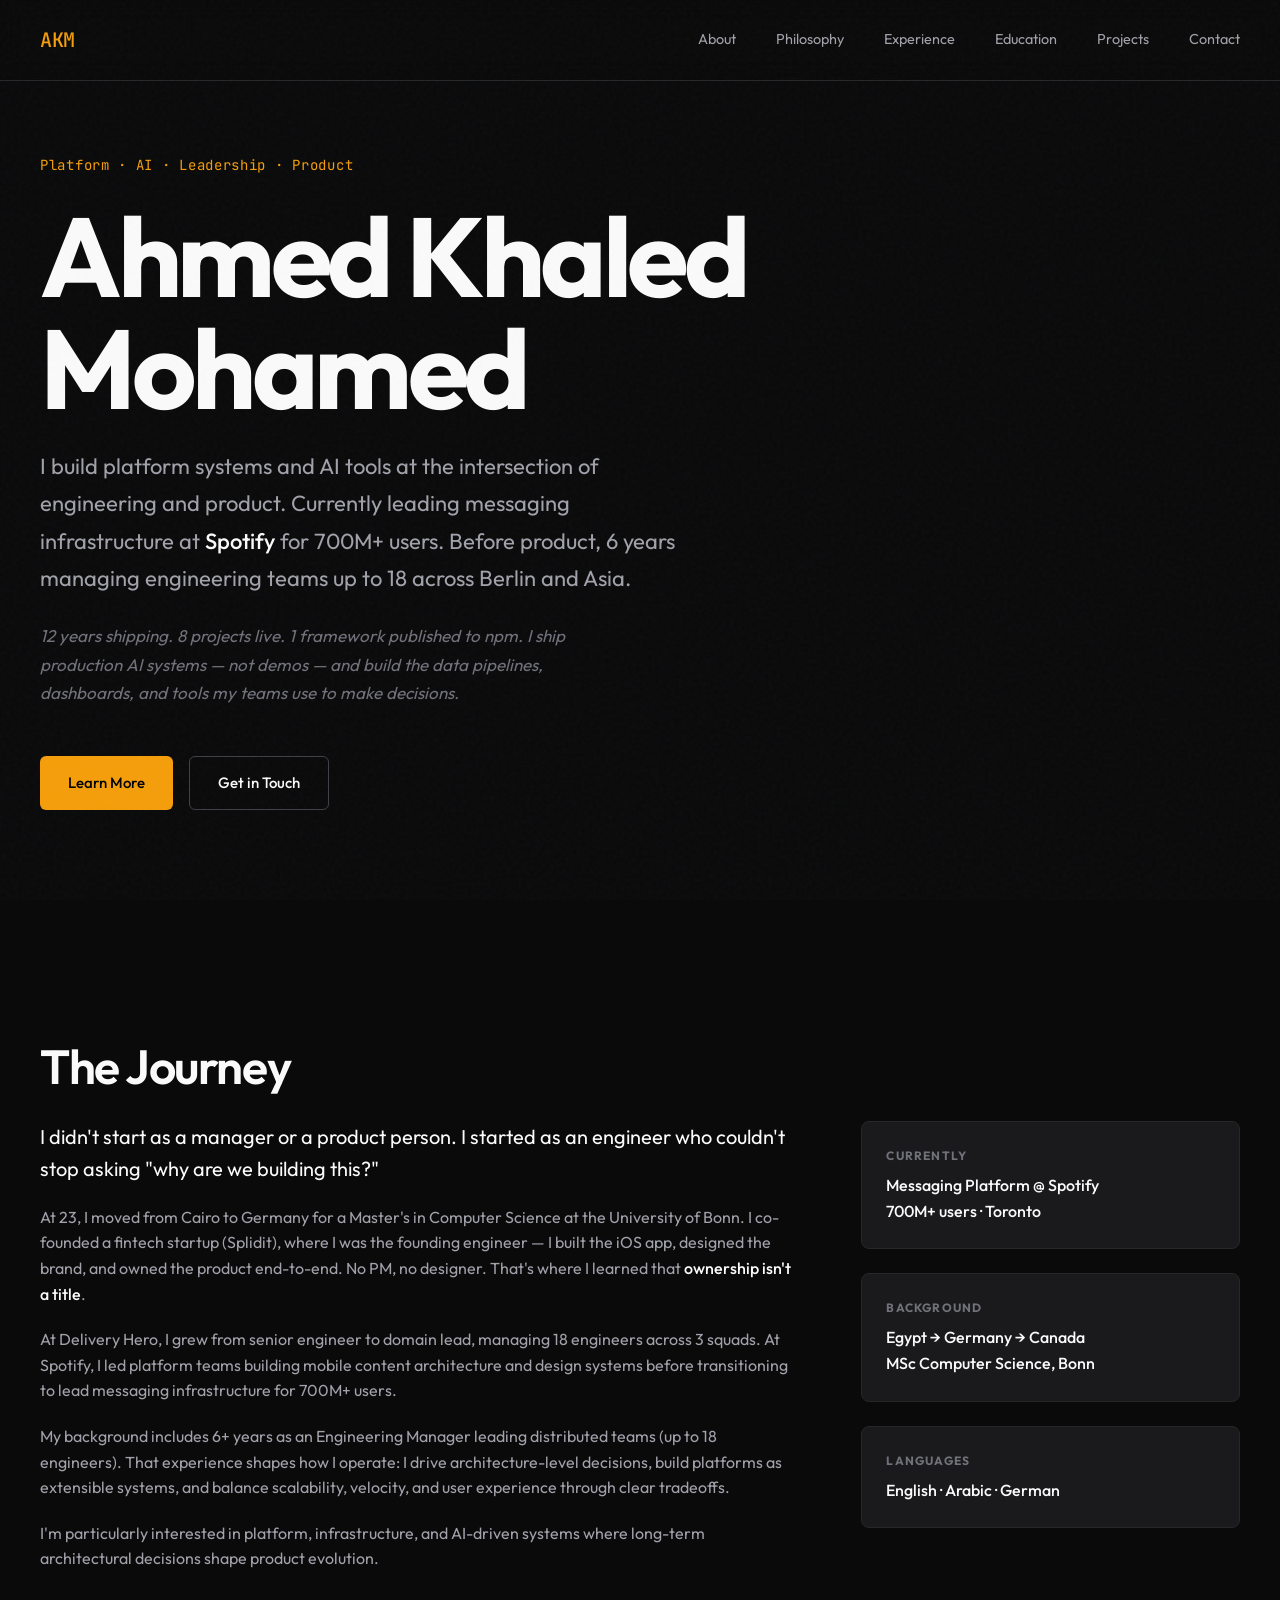
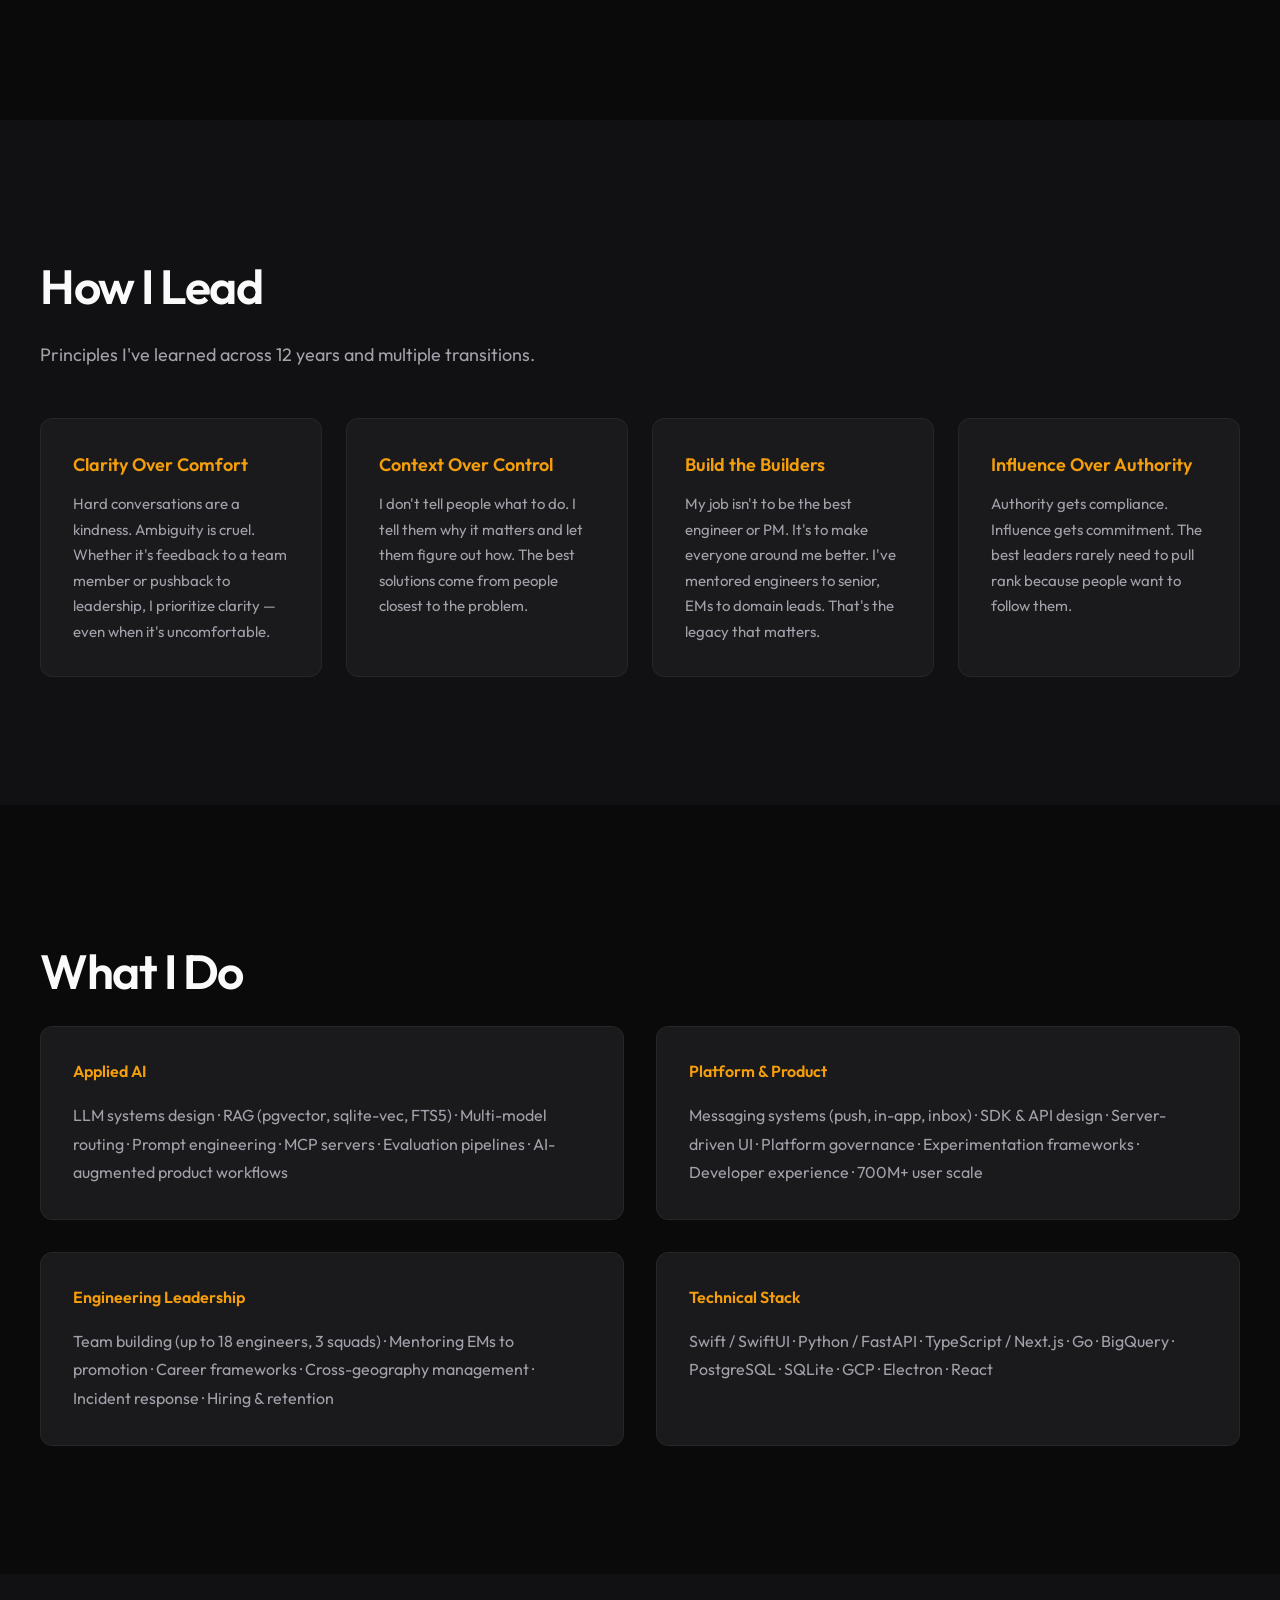
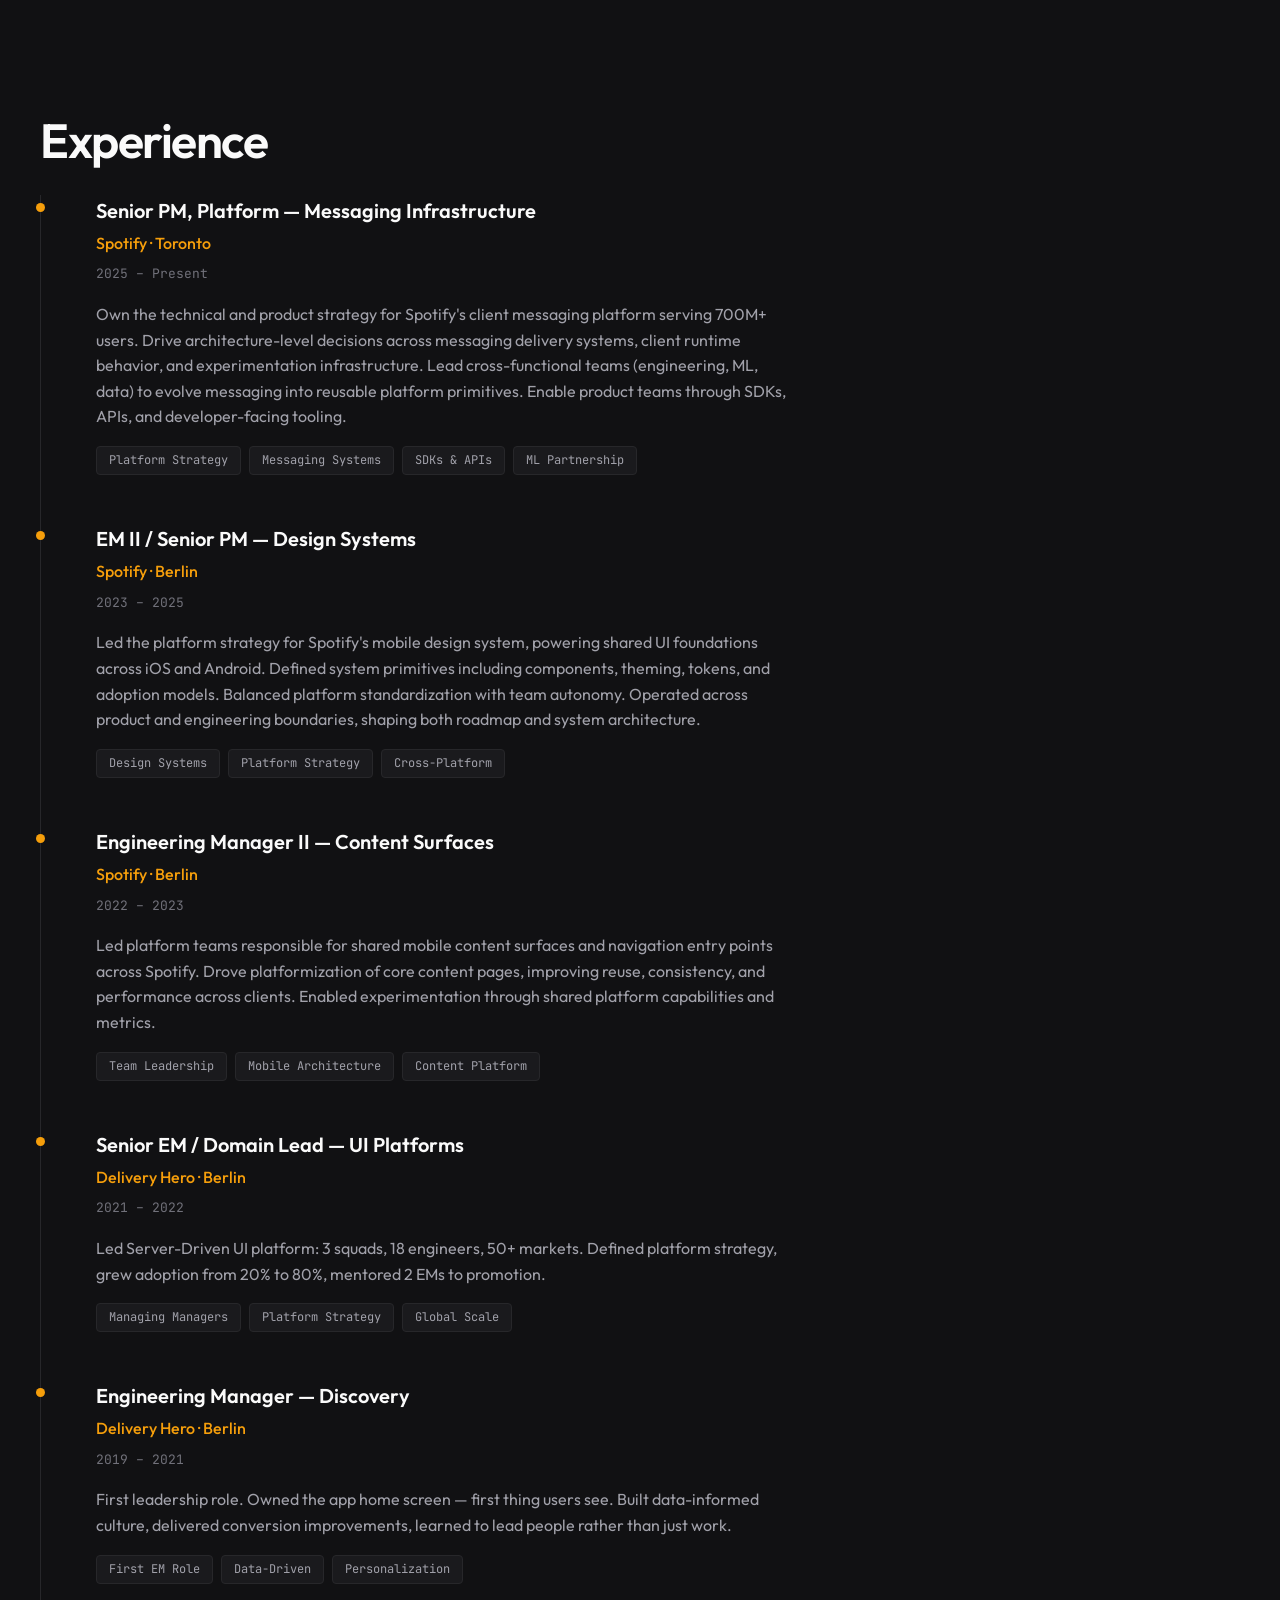
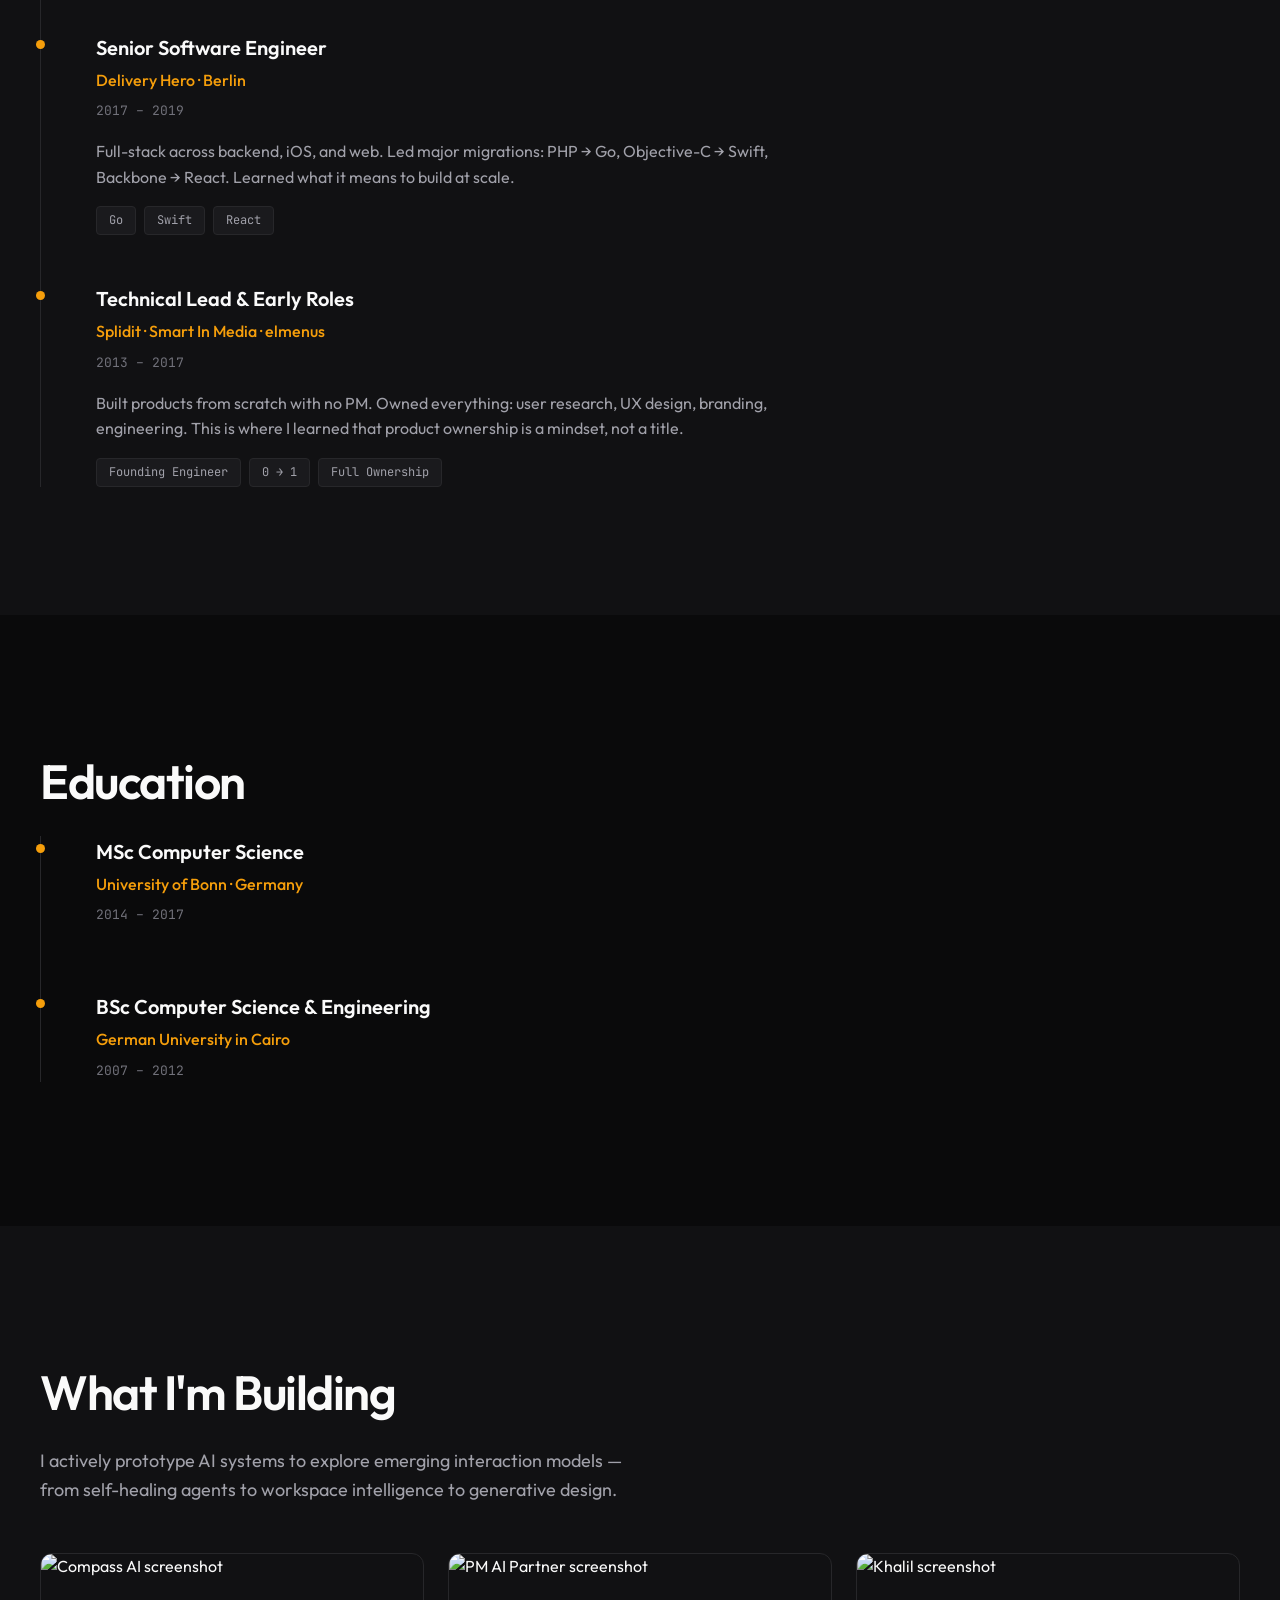
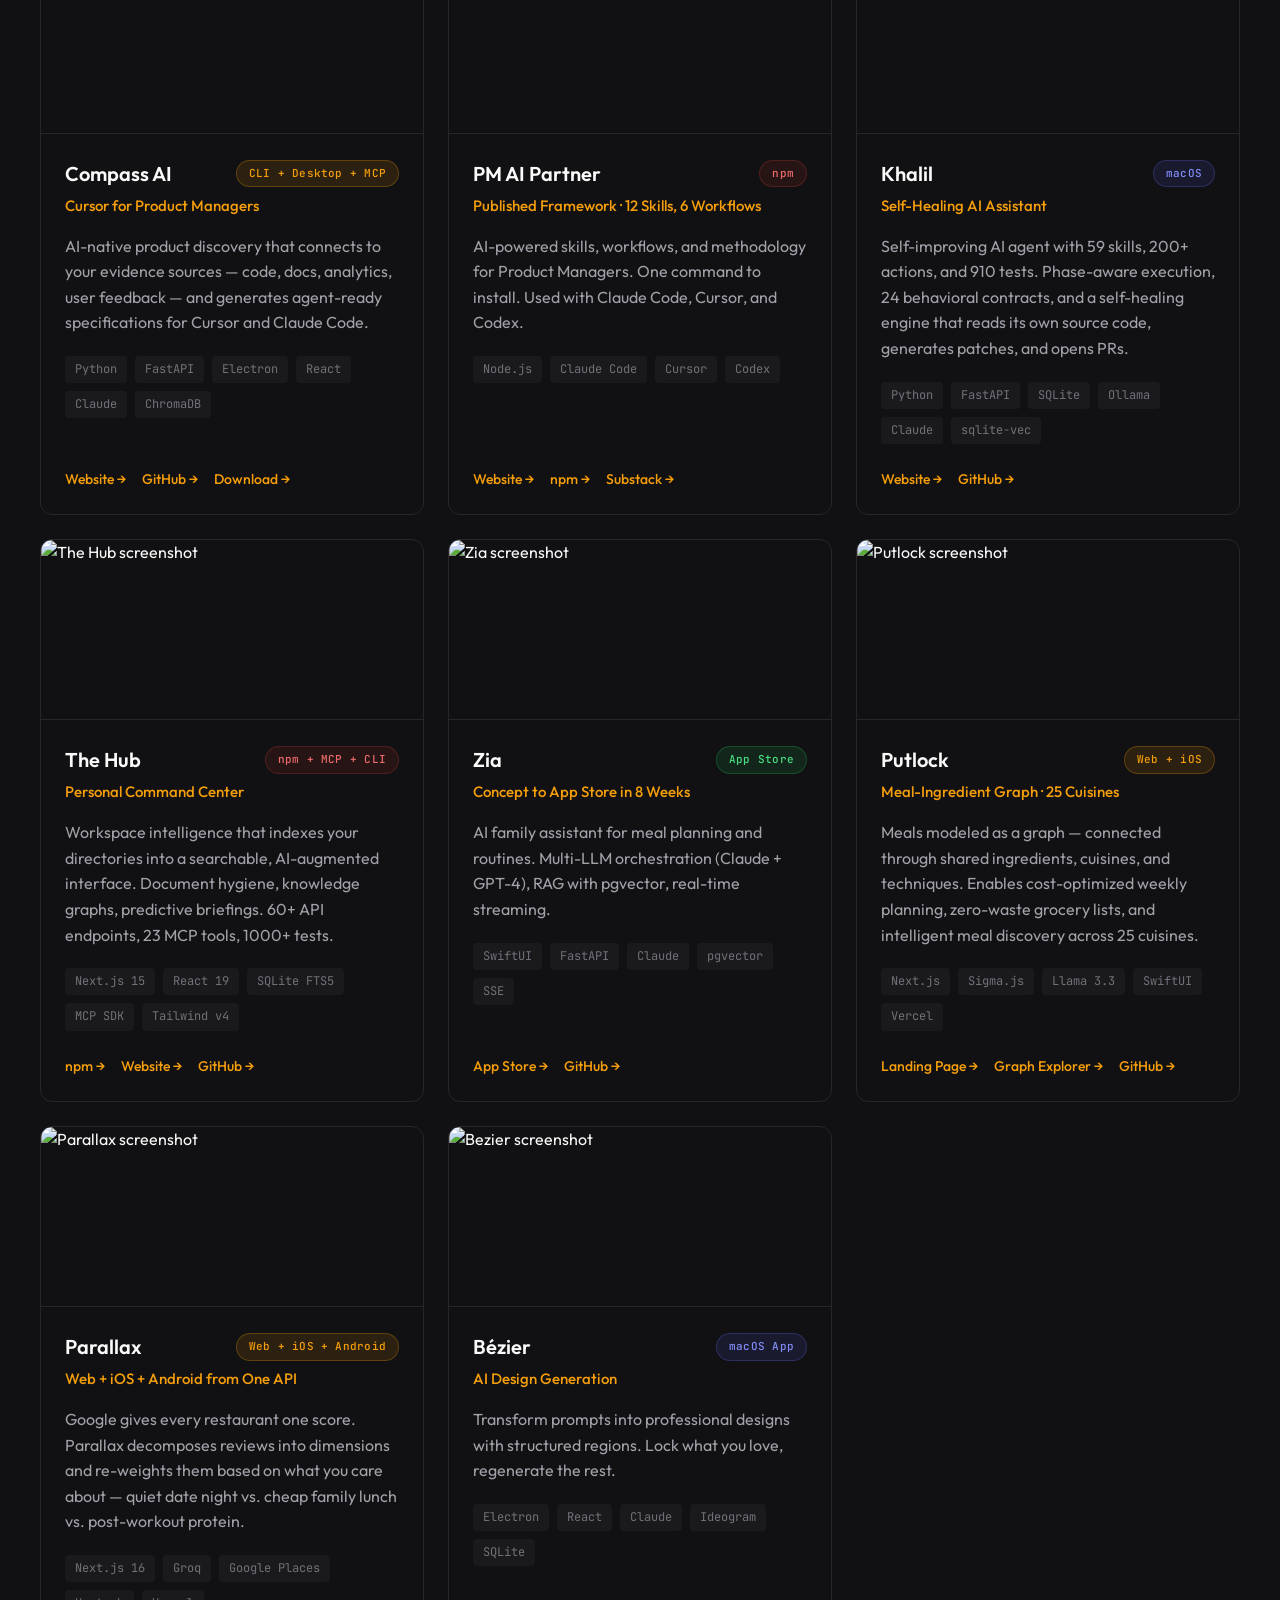
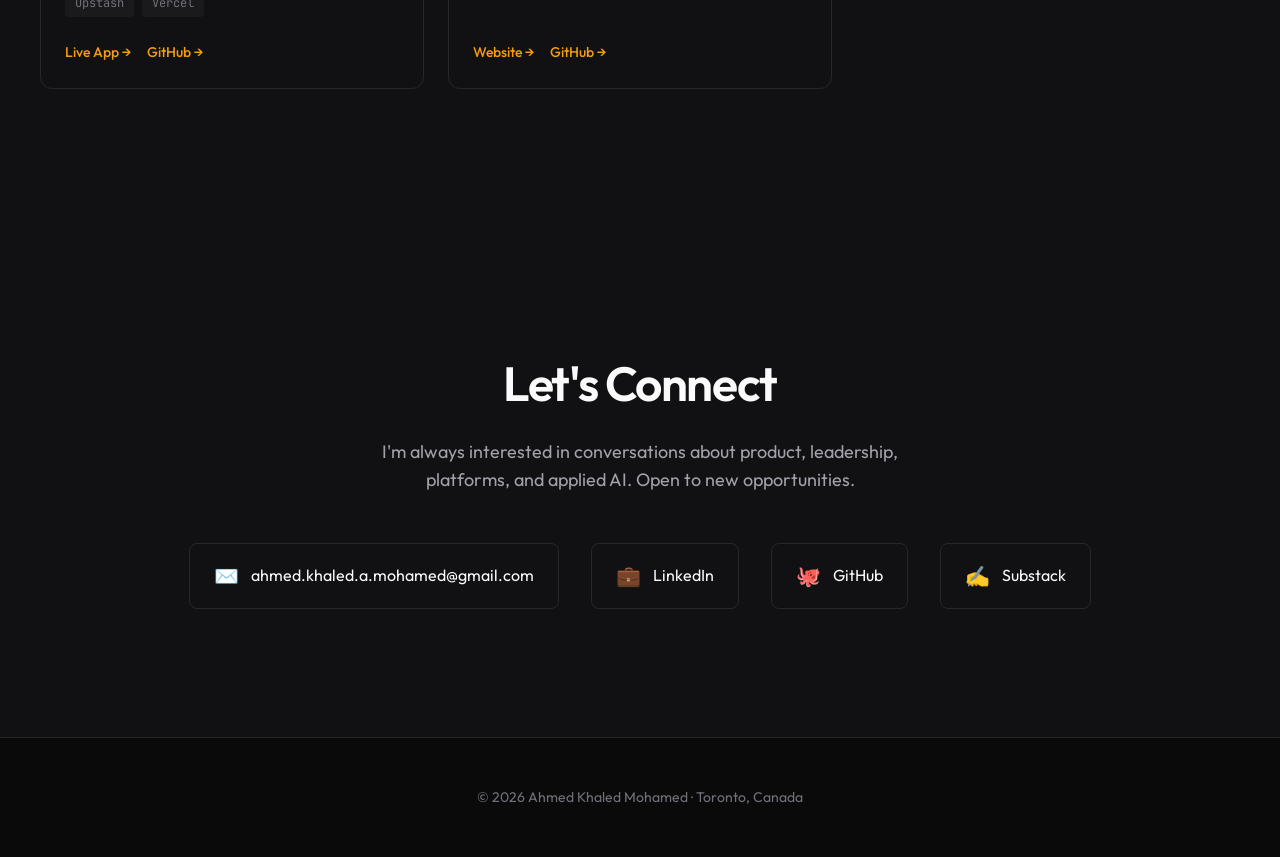
==== index.html @ 18776f28 "Strengthen personal website and GitHub profile Hero: Reposition around AI + Platform + Leadership. L" ====
<!DOCTYPE html>
<html lang="en">
<head>
    <meta charset="UTF-8">
    <meta name="viewport" content="width=device-width, initial-scale=1.0">
    <title>Ahmed Khaled Mohamed — Platform · AI · Leadership</title>
    <meta name="description" content="Product & engineering leader at Spotify. 12 years building platform systems and AI tools. Messaging infrastructure for 700M+ users. 8 projects live, 1 framework on npm.">
    <meta property="og:title" content="Ahmed Khaled Mohamed — Platform · AI · Leadership">
    <meta property="og:description" content="Product & engineering leader at Spotify. 12 years shipping platform systems and AI tools. 8 projects live.">
    <meta property="og:url" content="https://ahmedkhaledmohamed.github.io/me">
    <meta property="og:type" content="website">
    <meta name="twitter:card" content="summary">
    <link rel="icon" type="image/svg+xml" href="data:image/svg+xml,%3Csvg xmlns='http://www.w3.org/2000/svg' viewBox='0 0 32 32'%3E%3Crect width='32' height='32' rx='6' fill='%230a0a0b'/%3E%3Ctext x='16' y='22' text-anchor='middle' fill='%23f59e0b' font-family='system-ui' font-size='16' font-weight='700'%3EA%3C/text%3E%3C/svg%3E">
    <link rel="preconnect" href="https://fonts.googleapis.com">
    <link rel="preconnect" href="https://fonts.gstatic.com" crossorigin>
    <link href="https://fonts.googleapis.com/css2?family=JetBrains+Mono:wght@400;500&family=Outfit:wght@300;400;500;600;700&display=swap" rel="stylesheet">
    <link rel="stylesheet" href="style.css">
</head>
<body>
    <div class="noise"></div>
    
    <nav class="nav">
        <div class="nav-inner">
            <a href="#" class="logo">AKM</a>
            <button class="nav-toggle" aria-label="Toggle navigation">
                <span></span>
                <span></span>
                <span></span>
            </button>
            <div class="nav-links">
                <a href="#about">About</a>
                <a href="#philosophy">Philosophy</a>
                <a href="#experience">Experience</a>
                <a href="#education">Education</a>
                <a href="#projects">Projects</a>
                <a href="#contact">Contact</a>
            </div>
        </div>
    </nav>

    <main>
        <!-- Hero -->
        <section class="hero">
            <div class="hero-content">
                <p class="hero-label">Platform · AI · Leadership · Product</p>
                <h1 class="hero-title">Ahmed Khaled<br>Mohamed</h1>
                <p class="hero-subtitle">
                    I build platform systems and AI tools at the intersection of engineering
                    and product. Currently leading messaging infrastructure at
                    <span class="highlight">Spotify</span> for 700M+ users. Before product,
                    6 years managing engineering teams up to 18 across Berlin and Asia.
                </p>
                <p class="hero-subtitle-secondary">
                    12 years shipping. 8 projects live. 1 framework published to npm.
                    I ship production AI systems — not demos — and build the data pipelines,
                    dashboards, and tools my teams use to make decisions.
                </p>
                <div class="hero-cta">
                    <a href="#about" class="btn btn-primary">Learn More</a>
                    <a href="#contact" class="btn btn-secondary">Get in Touch</a>
                </div>
            </div>
        </section>

        <!-- About -->
        <section id="about" class="section">
            <div class="section-inner">
                <h2 class="section-title">The Journey</h2>
                <div class="about-grid">
                    <div class="about-text">
                        <p class="lead">
                            I didn't start as a manager or a product person. I started as an engineer 
                            who couldn't stop asking "why are we building this?"
                        </p>
                        <p>
                            At 23, I moved from Cairo to Germany for a Master's in Computer Science
                            at the University of Bonn. I co-founded a fintech startup (Splidit),
                            where I was the founding engineer — I built the iOS app, designed the
                            brand, and owned the product end-to-end. No PM, no designer. That's
                            where I learned that <strong>ownership isn't a title</strong>.
                        </p>
                        <p>
                            At Delivery Hero, I grew from senior engineer to domain lead, 
                            managing 18 engineers across 3 squads. At Spotify, I led platform teams 
                            building mobile content architecture and design systems before transitioning 
                            to lead messaging infrastructure for 700M+ users.
                        </p>
                        <p>
                            My background includes 6+ years as an Engineering Manager leading 
                            distributed teams (up to 18 engineers). That experience shapes how I 
                            operate: I drive architecture-level decisions, build platforms as extensible 
                            systems, and balance scalability, velocity, and user experience through 
                            clear tradeoffs.
                        </p>
                        <p>
                            I'm particularly interested in platform, infrastructure, and AI-driven 
                            systems where long-term architectural decisions shape product evolution.
                        </p>
                    </div>
                    <div class="about-details">
                        <div class="detail-card">
                            <h4>Currently</h4>
                            <p>Messaging Platform @ Spotify<br>700M+ users · Toronto</p>
                        </div>
                        <div class="detail-card">
                            <h4>Background</h4>
                            <p>Egypt → Germany → Canada<br>MSc Computer Science, Bonn</p>
                        </div>
                        <div class="detail-card">
                            <h4>Languages</h4>
                            <p>English · Arabic · German</p>
                        </div>
                    </div>
                </div>
            </div>
        </section>

        <!-- Philosophy -->
        <section id="philosophy" class="section section-alt">
            <div class="section-inner">
                <h2 class="section-title">How I Lead</h2>
                <p class="section-subtitle">
                    Principles I've learned across 12 years and multiple transitions.
                </p>
                
                <div class="philosophy-grid">
                    <div class="philosophy-card">
                        <h3>Clarity Over Comfort</h3>
                        <p>
                            Hard conversations are a kindness. Ambiguity is cruel. 
                            Whether it's feedback to a team member or pushback to leadership, 
                            I prioritize clarity — even when it's uncomfortable.
                        </p>
                    </div>
                    <div class="philosophy-card">
                        <h3>Context Over Control</h3>
                        <p>
                            I don't tell people what to do. I tell them why it matters and 
                            let them figure out how. The best solutions come from people 
                            closest to the problem.
                        </p>
                    </div>
                    <div class="philosophy-card">
                        <h3>Build the Builders</h3>
                        <p>
                            My job isn't to be the best engineer or PM. It's to make everyone 
                            around me better. I've mentored engineers to senior, EMs to domain leads. 
                            That's the legacy that matters.
                        </p>
                    </div>
                    <div class="philosophy-card">
                        <h3>Influence Over Authority</h3>
                        <p>
                            Authority gets compliance. Influence gets commitment. 
                            The best leaders rarely need to pull rank because people 
                            want to follow them.
                        </p>
                    </div>
                </div>
            </div>
        </section>

        <!-- What I Do -->
        <section class="section">
            <div class="section-inner">
                <h2 class="section-title">What I Do</h2>
                
                <div class="skills-grid">
                    <div class="skill-category">
                        <h4>Applied AI</h4>
                        <p>
                            LLM systems design · RAG (pgvector, sqlite-vec, FTS5) ·
                            Multi-model routing · Prompt engineering · MCP servers ·
                            Evaluation pipelines · AI-augmented product workflows
                        </p>
                    </div>
                    <div class="skill-category">
                        <h4>Platform & Product</h4>
                        <p>
                            Messaging systems (push, in-app, inbox) · SDK & API design ·
                            Server-driven UI · Platform governance · Experimentation
                            frameworks · Developer experience · 700M+ user scale
                        </p>
                    </div>
                    <div class="skill-category">
                        <h4>Engineering Leadership</h4>
                        <p>
                            Team building (up to 18 engineers, 3 squads) · Mentoring
                            EMs to promotion · Career frameworks · Cross-geography
                            management · Incident response · Hiring & retention
                        </p>
                    </div>
                    <div class="skill-category">
                        <h4>Technical Stack</h4>
                        <p>
                            Swift / SwiftUI · Python / FastAPI · TypeScript / Next.js ·
                            Go · BigQuery · PostgreSQL · SQLite · GCP · Electron · React
                        </p>
                    </div>
                </div>
            </div>
        </section>

        <!-- Experience -->
        <section id="experience" class="section section-alt">
            <div class="section-inner">
                <h2 class="section-title">Experience</h2>
                
                <div class="timeline">
                    <div class="timeline-item">
                        <div class="timeline-marker"></div>
                        <div class="timeline-content">
                            <div class="timeline-header">
                                <h3>Senior PM, Platform — Messaging Infrastructure</h3>
                                <span class="timeline-company">Spotify · Toronto</span>
                                <span class="timeline-date">2025 – Present</span>
                            </div>
                            <p>
                                Own the technical and product strategy for Spotify's client messaging 
                                platform serving 700M+ users. Drive architecture-level decisions across 
                                messaging delivery systems, client runtime behavior, and experimentation 
                                infrastructure. Lead cross-functional teams (engineering, ML, data) to 
                                evolve messaging into reusable platform primitives. Enable product teams 
                                through SDKs, APIs, and developer-facing tooling.
                            </p>
                            <div class="timeline-tags">
                                <span>Platform Strategy</span>
                                <span>Messaging Systems</span>
                                <span>SDKs & APIs</span>
                                <span>ML Partnership</span>
                            </div>
                        </div>
                    </div>

                    <div class="timeline-item">
                        <div class="timeline-marker"></div>
                        <div class="timeline-content">
                            <div class="timeline-header">
                                <h3>EM II / Senior PM — Design Systems</h3>
                                <span class="timeline-company">Spotify · Berlin</span>
                                <span class="timeline-date">2023 – 2025</span>
                            </div>
                            <p>
                                Led the platform strategy for Spotify's mobile design system, powering 
                                shared UI foundations across iOS and Android. Defined system primitives 
                                including components, theming, tokens, and adoption models. Balanced 
                                platform standardization with team autonomy. Operated across product and 
                                engineering boundaries, shaping both roadmap and system architecture.
                            </p>
                            <div class="timeline-tags">
                                <span>Design Systems</span>
                                <span>Platform Strategy</span>
                                <span>Cross-Platform</span>
                            </div>
                        </div>
                    </div>

                    <div class="timeline-item">
                        <div class="timeline-marker"></div>
                        <div class="timeline-content">
                            <div class="timeline-header">
                                <h3>Engineering Manager II — Content Surfaces</h3>
                                <span class="timeline-company">Spotify · Berlin</span>
                                <span class="timeline-date">2022 – 2023</span>
                            </div>
                            <p>
                                Led platform teams responsible for shared mobile content surfaces and 
                                navigation entry points across Spotify. Drove platformization of core content 
                                pages, improving reuse, consistency, and performance across clients. 
                                Enabled experimentation through shared platform capabilities and metrics.
                            </p>
                            <div class="timeline-tags">
                                <span>Team Leadership</span>
                                <span>Mobile Architecture</span>
                                <span>Content Platform</span>
                            </div>
                        </div>
                    </div>

                    <div class="timeline-item">
                        <div class="timeline-marker"></div>
                        <div class="timeline-content">
                            <div class="timeline-header">
                                <h3>Senior EM / Domain Lead — UI Platforms</h3>
                                <span class="timeline-company">Delivery Hero · Berlin</span>
                                <span class="timeline-date">2021 – 2022</span>
                            </div>
                            <p>
                                Led Server-Driven UI platform: 3 squads, 18 engineers, 50+ markets. 
                                Defined platform strategy, grew adoption from 20% to 80%, 
                                mentored 2 EMs to promotion.
                            </p>
                            <div class="timeline-tags">
                                <span>Managing Managers</span>
                                <span>Platform Strategy</span>
                                <span>Global Scale</span>
                            </div>
                        </div>
                    </div>

                    <div class="timeline-item">
                        <div class="timeline-marker"></div>
                        <div class="timeline-content">
                            <div class="timeline-header">
                                <h3>Engineering Manager — Discovery</h3>
                                <span class="timeline-company">Delivery Hero · Berlin</span>
                                <span class="timeline-date">2019 – 2021</span>
                            </div>
                            <p>
                                First leadership role. Owned the app home screen — first thing 
                                users see. Built data-informed culture, delivered conversion improvements, 
                                learned to lead people rather than just work.
                            </p>
                            <div class="timeline-tags">
                                <span>First EM Role</span>
                                <span>Data-Driven</span>
                                <span>Personalization</span>
                            </div>
                        </div>
                    </div>

                    <div class="timeline-item">
                        <div class="timeline-marker"></div>
                        <div class="timeline-content">
                            <div class="timeline-header">
                                <h3>Senior Software Engineer</h3>
                                <span class="timeline-company">Delivery Hero · Berlin</span>
                                <span class="timeline-date">2017 – 2019</span>
                            </div>
                            <p>
                                Full-stack across backend, iOS, and web. Led major migrations: 
                                PHP → Go, Objective-C → Swift, Backbone → React. 
                                Learned what it means to build at scale.
                            </p>
                            <div class="timeline-tags">
                                <span>Go</span>
                                <span>Swift</span>
                                <span>React</span>
                            </div>
                        </div>
                    </div>

                    <div class="timeline-item">
                        <div class="timeline-marker"></div>
                        <div class="timeline-content">
                            <div class="timeline-header">
                                <h3>Technical Lead & Early Roles</h3>
                                <span class="timeline-company">Splidit · Smart In Media · elmenus</span>
                                <span class="timeline-date">2013 – 2017</span>
                            </div>
                            <p>
                                Built products from scratch with no PM. Owned everything: 
                                user research, UX design, branding, engineering. 
                                This is where I learned that product ownership is a mindset, not a title.
                            </p>
                            <div class="timeline-tags">
                                <span>Founding Engineer</span>
                                <span>0 → 1</span>
                                <span>Full Ownership</span>
                            </div>
                        </div>
                    </div>
                </div>
            </div>
        </section>

        <!-- Education -->
        <section id="education" class="section">
            <div class="section-inner">
                <h2 class="section-title">Education</h2>
                <div class="timeline">
                    <div class="timeline-item">
                        <div class="timeline-marker"></div>
                        <div class="timeline-content">
                            <div class="timeline-header">
                                <h3>MSc Computer Science</h3>
                                <span class="timeline-company">University of Bonn · Germany</span>
                                <span class="timeline-date">2014 – 2017</span>
                            </div>
                        </div>
                    </div>
                    <div class="timeline-item">
                        <div class="timeline-marker"></div>
                        <div class="timeline-content">
                            <div class="timeline-header">
                                <h3>BSc Computer Science & Engineering</h3>
                                <span class="timeline-company">German University in Cairo</span>
                                <span class="timeline-date">2007 – 2012</span>
                            </div>
                        </div>
                    </div>
                </div>
            </div>
        </section>

        <!-- Projects -->
        <section id="projects" class="section section-alt">
            <div class="section-inner">
                <h2 class="section-title">What I'm Building</h2>
                <p class="section-subtitle">
                    I actively prototype AI systems to explore emerging interaction models — 
                    from self-healing agents to workspace intelligence to generative design.
                </p>

                <div class="projects-grid">
                    <div id="compass-ai" class="project-card">
                        <img src="screenshots/compass-ai.png" alt="Compass AI screenshot" class="project-screenshot" loading="lazy">
                        <div class="project-card-body">
                            <div class="project-card-header">
                                <h3>Compass AI</h3>
                                <span class="badge badge-live">CLI + Desktop + MCP</span>
                            </div>
                            <p class="project-tagline">Cursor for Product Managers</p>
                            <p class="project-desc">
                                AI-native product discovery that connects to your evidence sources —
                                code, docs, analytics, user feedback — and generates agent-ready
                                specifications for Cursor and Claude Code.
                            </p>
                            <div class="project-stack">
                                <span>Python</span>
                                <span>FastAPI</span>
                                <span>Electron</span>
                                <span>React</span>
                                <span>Claude</span>
                                <span>ChromaDB</span>
                            </div>
                            <div class="project-links">
                                <a href="https://compass-ai-app.github.io/compass-AI/" class="project-link" target="_blank">Website →</a>
                                <a href="https://github.com/Compass-AI-App/compass-AI" class="project-link" target="_blank">GitHub →</a>
                                <a href="https://github.com/Compass-AI-App/compass-AI/releases/latest" class="project-link" target="_blank">Download →</a>
                            </div>
                        </div>
                    </div>

                    <div id="pm-ai-partner" class="project-card">
                        <img src="screenshots/pm-ai-partner.png" alt="PM AI Partner screenshot" class="project-screenshot" loading="lazy">
                        <div class="project-card-body">
                            <div class="project-card-header">
                                <h3>PM AI Partner</h3>
                                <span class="badge badge-npm">npm</span>
                            </div>
                            <p class="project-tagline">Published Framework · 12 Skills, 6 Workflows</p>
                            <p class="project-desc">
                                AI-powered skills, workflows, and methodology for Product Managers.
                                One command to install. Used with Claude Code, Cursor, and Codex.
                            </p>
                            <div class="project-stack">
                                <span>Node.js</span>
                                <span>Claude Code</span>
                                <span>Cursor</span>
                                <span>Codex</span>
                            </div>
                            <div class="project-links">
                                <a href="https://ahmedkhaledmohamed.github.io/PM-AI-Partner-Framework/" class="project-link" target="_blank">Website →</a>
                                <a href="https://www.npmjs.com/package/pm-ai-partner" class="project-link" target="_blank">npm →</a>
                                <a href="https://ahmedkhaledmohamed.substack.com/p/ai-as-a-pm-thinking-partner-a-framework" class="project-link" target="_blank">Substack →</a>
                            </div>
                        </div>
                    </div>

                    <div id="khalil" class="project-card">
                        <img src="screenshots/khalil.png" alt="Khalil screenshot" class="project-screenshot" loading="lazy">
                        <div class="project-card-body">
                            <div class="project-card-header">
                                <h3>Khalil</h3>
                                <span class="badge badge-desktop">macOS</span>
                            </div>
                            <p class="project-tagline">Self-Healing AI Assistant</p>
                            <p class="project-desc">
                                Self-improving AI agent with 59 skills, 200+ actions, and 910 tests.
                                Phase-aware execution, 24 behavioral contracts, and a self-healing
                                engine that reads its own source code, generates patches, and opens PRs.
                            </p>
                            <div class="project-stack">
                                <span>Python</span>
                                <span>FastAPI</span>
                                <span>SQLite</span>
                                <span>Ollama</span>
                                <span>Claude</span>
                                <span>sqlite-vec</span>
                            </div>
                            <div class="project-links">
                                <a href="https://ahmedkhaledmohamed.github.io/khalil/" class="project-link" target="_blank">Website →</a>
                                <a href="https://github.com/ahmedkhaledmohamed/khalil" class="project-link" target="_blank">GitHub →</a>
                            </div>
                        </div>
                    </div>

                    <div id="the-hub" class="project-card">
                        <img src="screenshots/the-hub.png" alt="The Hub screenshot" class="project-screenshot" loading="lazy">
                        <div class="project-card-body">
                            <div class="project-card-header">
                                <h3>The Hub</h3>
                                <span class="badge badge-npm">npm + MCP + CLI</span>
                            </div>
                            <p class="project-tagline">Personal Command Center</p>
                            <p class="project-desc">
                                Workspace intelligence that indexes your directories into a searchable,
                                AI-augmented interface. Document hygiene, knowledge graphs, predictive
                                briefings. 60+ API endpoints, 23 MCP tools, 1000+ tests.
                            </p>
                            <div class="project-stack">
                                <span>Next.js 15</span>
                                <span>React 19</span>
                                <span>SQLite FTS5</span>
                                <span>MCP SDK</span>
                                <span>Tailwind v4</span>
                            </div>
                            <div class="project-links">
                                <a href="https://www.npmjs.com/package/the-hub" class="project-link" target="_blank">npm →</a>
                                <a href="https://ahmedkhaledmohamed.github.io/the-hub/" class="project-link" target="_blank">Website →</a>
                                <a href="https://github.com/ahmedkhaledmohamed/the-hub" class="project-link" target="_blank">GitHub →</a>
                            </div>
                        </div>
                    </div>

                    <div id="zia" class="project-card">
                        <img src="screenshots/zia.png" alt="Zia screenshot" class="project-screenshot" loading="lazy">
                        <div class="project-card-body">
                            <div class="project-card-header">
                                <h3>Zia</h3>
                                <span class="badge badge-ios">App Store</span>
                            </div>
                            <p class="project-tagline">Concept to App Store in 8 Weeks</p>
                            <p class="project-desc">
                                AI family assistant for meal planning and routines. Multi-LLM
                                orchestration (Claude + GPT-4), RAG with pgvector, real-time streaming.
                            </p>
                            <div class="project-stack">
                                <span>SwiftUI</span>
                                <span>FastAPI</span>
                                <span>Claude</span>
                                <span>pgvector</span>
                                <span>SSE</span>
                            </div>
                            <div class="project-links">
                                <a href="https://apps.apple.com/us/app/zia-family-assistant/id6754940890" class="project-link" target="_blank">App Store →</a>
                                <a href="https://github.com/ParentingAssistant" class="project-link" target="_blank">GitHub →</a>
                            </div>
                        </div>
                    </div>

                    <div id="putlock" class="project-card">
                        <img src="screenshots/miseenplace.png" alt="Putlock screenshot" class="project-screenshot" loading="lazy">
                        <div class="project-card-body">
                            <div class="project-card-header">
                                <h3>Putlock</h3>
                                <span class="badge badge-live">Web + iOS</span>
                            </div>
                            <p class="project-tagline">Meal-Ingredient Graph · 25 Cuisines</p>
                            <p class="project-desc">
                                Meals modeled as a graph — connected through shared ingredients,
                                cuisines, and techniques. Enables cost-optimized weekly planning,
                                zero-waste grocery lists, and intelligent meal discovery across 25 cuisines.
                            </p>
                            <div class="project-stack">
                                <span>Next.js</span>
                                <span>Sigma.js</span>
                                <span>Llama 3.3</span>
                                <span>SwiftUI</span>
                                <span>Vercel</span>
                            </div>
                            <div class="project-links">
                                <a href="https://mealgraph.vercel.app" class="project-link" target="_blank">Landing Page →</a>
                                <a href="https://mealgraph.vercel.app/explore" class="project-link" target="_blank">Graph Explorer →</a>
                                <a href="https://github.com/ahmedkhaledmohamed/MiseEnPlace" class="project-link" target="_blank">GitHub →</a>
                            </div>
                        </div>
                    </div>

                    <div id="parallax" class="project-card">
                        <img src="screenshots/parallax.png" alt="Parallax screenshot" class="project-screenshot" loading="lazy">
                        <div class="project-card-body">
                            <div class="project-card-header">
                                <h3>Parallax</h3>
                                <span class="badge badge-live">Web + iOS + Android</span>
                            </div>
                            <p class="project-tagline">Web + iOS + Android from One API</p>
                            <p class="project-desc">
                                Google gives every restaurant one score. Parallax decomposes reviews
                                into dimensions and re-weights them based on what you care about —
                                quiet date night vs. cheap family lunch vs. post-workout protein.
                            </p>
                            <div class="project-stack">
                                <span>Next.js 16</span>
                                <span>Groq</span>
                                <span>Google Places</span>
                                <span>Upstash</span>
                                <span>Vercel</span>
                            </div>
                            <div class="project-links">
                                <a href="https://parallax-ten-sigma.vercel.app" class="project-link" target="_blank">Live App →</a>
                                <a href="https://github.com/ahmedkhaledmohamed/parallax" class="project-link" target="_blank">GitHub →</a>
                            </div>
                        </div>
                    </div>

                    <div id="bezier" class="project-card">
                        <img src="screenshots/bezier.png" alt="Bezier screenshot" class="project-screenshot" loading="lazy">
                        <div class="project-card-body">
                            <div class="project-card-header">
                                <h3>Bézier</h3>
                                <span class="badge badge-desktop">macOS App</span>
                            </div>
                            <p class="project-tagline">AI Design Generation</p>
                            <p class="project-desc">
                                Transform prompts into professional designs with structured
                                regions. Lock what you love, regenerate the rest.
                            </p>
                            <div class="project-stack">
                                <span>Electron</span>
                                <span>React</span>
                                <span>Claude</span>
                                <span>Ideogram</span>
                                <span>SQLite</span>
                            </div>
                            <div class="project-links">
                                <a href="https://bezierai.github.io/bezierai.github.io/" class="project-link" target="_blank">Website →</a>
                                <a href="https://github.com/BezierAI" class="project-link" target="_blank">GitHub →</a>
                            </div>
                        </div>
                    </div>

                </div>
            </div>
        </section>

        <!-- Contact -->
        <section id="contact" class="section section-alt">
            <div class="section-inner">
                <h2 class="section-title">Let's Connect</h2>
                <p class="section-subtitle">
                    I'm always interested in conversations about product, leadership, 
                    platforms, and applied AI. Open to new opportunities.
                </p>
                
                <div class="contact-links">
                    <a href="mailto:ahmed.khaled.a.mohamed@gmail.com" class="contact-link">
                        <span class="contact-icon">✉️</span>
                        <span>ahmed.khaled.a.mohamed@gmail.com</span>
                    </a>
                    <a href="https://linkedin.com/in/ahmedkhaledmohamed" target="_blank" class="contact-link">
                        <span class="contact-icon">💼</span>
                        <span>LinkedIn</span>
                    </a>
                    <a href="https://github.com/ahmedkhaledmohamed" target="_blank" class="contact-link">
                        <span class="contact-icon">🐙</span>
                        <span>GitHub</span>
                    </a>
                    <a href="https://ahmedkhaledmohamed.substack.com" target="_blank" class="contact-link">
                        <span class="contact-icon">✍️</span>
                        <span>Substack</span>
                    </a>
                </div>
            </div>
        </section>
    </main>

    <footer class="footer">
        <p>© 2026 Ahmed Khaled Mohamed · Toronto, Canada</p>
    </footer>

    <script src="script.js"></script>
</body>
</html>
---- style.css ----
/* ============================================
   Ahmed Khaled Mohamed — Personal Website
   ============================================ */

:root {
    /* Colors - Dark theme with warm accent */
    --bg-primary: #0a0a0b;
    --bg-secondary: #111113;
    --bg-tertiary: #1a1a1d;
    --text-primary: #fafafa;
    --text-secondary: #a1a1aa;
    --text-muted: #71717a;
    --accent: #f59e0b;
    --accent-dim: #92400e;
    --border: #27272a;
    --border-light: #3f3f46;
    
    /* Typography */
    --font-sans: 'Outfit', -apple-system, BlinkMacSystemFont, sans-serif;
    --font-mono: 'JetBrains Mono', monospace;
    
    /* Spacing */
    --section-padding: clamp(4rem, 10vw, 8rem);
    --container-width: 1200px;
}

/* Reset */
*, *::before, *::after {
    margin: 0;
    padding: 0;
    box-sizing: border-box;
}

html {
    scroll-behavior: smooth;
    scroll-padding-top: 5rem;
}

[id] {
    scroll-margin-top: 5rem;
}

body {
    font-family: var(--font-sans);
    background: var(--bg-primary);
    color: var(--text-primary);
    line-height: 1.6;
    font-size: 16px;
    -webkit-font-smoothing: antialiased;
}

/* Noise texture overlay */
.noise {
    position: fixed;
    top: 0;
    left: 0;
    width: 100%;
    height: 100%;
    pointer-events: none;
    opacity: 0.03;
    z-index: 1000;
    background-image: url("data:image/svg+xml,%3Csvg viewBox='0 0 256 256' xmlns='http://www.w3.org/2000/svg'%3E%3Cfilter id='noiseFilter'%3E%3CfeTurbulence type='fractalNoise' baseFrequency='0.9' numOctaves='4' stitchTiles='stitch'/%3E%3C/filter%3E%3Crect width='100%25' height='100%25' filter='url(%23noiseFilter)'/%3E%3C/svg%3E");
}

/* Navigation */
.nav {
    position: fixed;
    top: 0;
    left: 0;
    right: 0;
    z-index: 100;
    padding: 1.5rem 2rem;
    background: rgba(10, 10, 11, 0.8);
    backdrop-filter: blur(12px);
    border-bottom: 1px solid var(--border);
}

.nav-inner {
    max-width: var(--container-width);
    margin: 0 auto;
    display: flex;
    justify-content: space-between;
    align-items: center;
}

.logo {
    font-family: var(--font-mono);
    font-size: 1.25rem;
    font-weight: 500;
    color: var(--accent);
    text-decoration: none;
    letter-spacing: -0.02em;
}

.nav-links {
    display: flex;
    gap: 2.5rem;
}

.nav-links a {
    color: var(--text-secondary);
    text-decoration: none;
    font-size: 0.9rem;
    font-weight: 400;
    transition: color 0.2s;
}

.nav-links a:hover {
    color: var(--text-primary);
}

/* Sections */
.section {
    padding: var(--section-padding) 2rem;
}

.section-alt {
    background: var(--bg-secondary);
}

.section-inner {
    max-width: var(--container-width);
    margin: 0 auto;
}

.section-title {
    font-size: clamp(2rem, 5vw, 3rem);
    font-weight: 600;
    margin-bottom: 1rem;
    letter-spacing: -0.03em;
}

.section-subtitle {
    color: var(--text-secondary);
    font-size: 1.125rem;
    margin-bottom: 3rem;
    max-width: 600px;
}

/* Hero */
.hero {
    min-height: 100vh;
    display: flex;
    align-items: center;
    padding: 8rem 2rem 4rem;
}

.hero-content {
    max-width: var(--container-width);
    margin: 0 auto;
    width: 100%;
}

.hero-label {
    font-family: var(--font-mono);
    font-size: 0.875rem;
    color: var(--accent);
    margin-bottom: 1.5rem;
    letter-spacing: 0.05em;
}

.hero-title {
    font-size: clamp(3rem, 10vw, 7rem);
    font-weight: 700;
    line-height: 1;
    letter-spacing: -0.04em;
    margin-bottom: 1.5rem;
}

.hero-subtitle {
    font-size: clamp(1.125rem, 2vw, 1.375rem);
    color: var(--text-secondary);
    max-width: 650px;
    margin-bottom: 1.5rem;
    line-height: 1.7;
}

.hero-subtitle-secondary {
    font-size: 1.0625rem;
    color: var(--text-muted);
    max-width: 600px;
    margin-bottom: 3rem;
    line-height: 1.7;
    font-style: italic;
}

.highlight {
    color: var(--text-primary);
    font-weight: 500;
}

.hero-cta {
    display: flex;
    gap: 1rem;
    flex-wrap: wrap;
}

/* Buttons */
.btn {
    display: inline-flex;
    align-items: center;
    padding: 0.875rem 1.75rem;
    border-radius: 6px;
    font-size: 0.9375rem;
    font-weight: 500;
    text-decoration: none;
    transition: all 0.2s;
    cursor: pointer;
}

.btn-primary {
    background: var(--accent);
    color: #000;
}

.btn-primary:hover {
    background: #fbbf24;
    transform: translateY(-1px);
}

.btn-secondary {
    background: transparent;
    color: var(--text-primary);
    border: 1px solid var(--border-light);
}

.btn-secondary:hover {
    border-color: var(--text-secondary);
    background: var(--bg-tertiary);
}

/* About */
.about-grid {
    display: grid;
    grid-template-columns: 2fr 1fr;
    gap: 4rem;
    align-items: start;
}

.about-text p {
    margin-bottom: 1.25rem;
    color: var(--text-secondary);
}

.about-text .lead {
    font-size: 1.25rem;
    color: var(--text-primary);
    line-height: 1.6;
}

.about-text strong {
    color: var(--text-primary);
    font-weight: 500;
}

.about-details {
    display: flex;
    flex-direction: column;
    gap: 1.5rem;
}

.detail-card {
    padding: 1.5rem;
    background: var(--bg-tertiary);
    border-radius: 8px;
    border: 1px solid var(--border);
}

.detail-card h4 {
    font-size: 0.75rem;
    text-transform: uppercase;
    letter-spacing: 0.1em;
    color: var(--text-muted);
    margin-bottom: 0.5rem;
}

.detail-card p {
    color: var(--text-primary);
    font-weight: 500;
}

/* Timeline */
.timeline {
    position: relative;
    padding-left: 2rem;
}

.timeline::before {
    content: '';
    position: absolute;
    left: 0;
    top: 0;
    bottom: 0;
    width: 1px;
    background: var(--border);
}

.timeline-item {
    position: relative;
    padding-bottom: 3rem;
}

.timeline-item:last-child {
    padding-bottom: 0;
}

.timeline-marker {
    position: absolute;
    left: -2rem;
    top: 0.5rem;
    width: 9px;
    height: 9px;
    background: var(--accent);
    border-radius: 50%;
    transform: translateX(-4px);
}

.timeline-content {
    padding-left: 1.5rem;
}

.timeline-header {
    margin-bottom: 1rem;
}

.timeline-header h3 {
    font-size: 1.25rem;
    font-weight: 600;
    margin-bottom: 0.25rem;
}

.timeline-company {
    color: var(--accent);
    font-weight: 500;
    display: block;
    margin-bottom: 0.25rem;
}

.timeline-date {
    font-family: var(--font-mono);
    font-size: 0.8125rem;
    color: var(--text-muted);
}

.timeline-content > p {
    color: var(--text-secondary);
    margin-bottom: 1rem;
    max-width: 700px;
}

.timeline-tags {
    display: flex;
    gap: 0.5rem;
    flex-wrap: wrap;
}

.timeline-tags span {
    font-family: var(--font-mono);
    font-size: 0.75rem;
    padding: 0.25rem 0.75rem;
    background: var(--bg-tertiary);
    border: 1px solid var(--border);
    border-radius: 4px;
    color: var(--text-secondary);
}

/* Projects — Featured card */
.project-featured {
    padding: 2.5rem;
    background: var(--bg-secondary);
    border: 1px solid var(--border);
    border-left: 3px solid var(--accent);
    border-radius: 12px;
    margin-bottom: 2rem;
    transition: all 0.3s;
}

.project-featured:hover {
    border-color: var(--border-light);
    border-left-color: var(--accent);
}

.project-featured-header {
    display: flex;
    justify-content: space-between;
    align-items: flex-start;
    gap: 1rem;
    margin-bottom: 1rem;
}

.project-featured h3 {
    font-size: 1.75rem;
    font-weight: 600;
    margin-bottom: 0.25rem;
}

/* Projects — Grid */
.projects-grid {
    display: grid;
    grid-template-columns: repeat(3, 1fr);
    gap: 1.5rem;
}

.project-card {
    padding: 0;
    background: var(--bg-secondary);
    border: 1px solid var(--border);
    border-radius: 12px;
    transition: all 0.3s;
    display: flex;
    flex-direction: column;
    overflow: hidden;
}

.project-screenshot {
    width: 100%;
    height: 180px;
    object-fit: cover;
    object-position: top left;
    border-bottom: 1px solid var(--border);
    transition: opacity 0.3s;
}

.project-card:hover .project-screenshot {
    opacity: 0.85;
}

.project-card-body {
    padding: 1.5rem;
    display: flex;
    flex-direction: column;
    flex: 1;
}

.project-card:hover {
    border-color: var(--border-light);
    transform: translateY(-4px);
}

.project-card-header {
    display: flex;
    justify-content: space-between;
    align-items: center;
    margin-bottom: 0.25rem;
}

.project-card h3 {
    font-size: 1.25rem;
    font-weight: 600;
}

/* Projects — Shared */
.project-tagline {
    color: var(--accent);
    font-weight: 500;
    margin-bottom: 1rem;
    font-size: 0.9375rem;
}

.project-desc {
    color: var(--text-secondary);
    margin-bottom: 1.25rem;
    line-height: 1.6;
}

.project-stack {
    display: flex;
    gap: 0.5rem;
    flex-wrap: wrap;
    margin-bottom: 1.25rem;
}

.project-stack span {
    font-family: var(--font-mono);
    font-size: 0.75rem;
    padding: 0.25rem 0.625rem;
    background: var(--bg-tertiary);
    border-radius: 4px;
    color: var(--text-muted);
}

.project-links {
    display: flex;
    gap: 1rem;
    flex-wrap: wrap;
    margin-top: auto;
    padding-top: 0.25rem;
}

.project-link {
    font-size: 0.875rem;
    color: var(--accent);
    text-decoration: none;
    font-weight: 500;
}

.project-link:hover {
    text-decoration: underline;
}

/* Badges */
.badge {
    font-family: var(--font-mono);
    font-size: 0.6875rem;
    font-weight: 500;
    padding: 0.25rem 0.75rem;
    border-radius: 100px;
    white-space: nowrap;
    letter-spacing: 0.02em;
}

.badge-live {
    background: rgba(245, 158, 11, 0.12);
    color: var(--accent);
    border: 1px solid rgba(245, 158, 11, 0.25);
}

.badge-npm {
    background: rgba(203, 56, 55, 0.12);
    color: #ef6b6b;
    border: 1px solid rgba(203, 56, 55, 0.25);
}

.badge-desktop {
    background: rgba(99, 102, 241, 0.12);
    color: #818cf8;
    border: 1px solid rgba(99, 102, 241, 0.25);
}

.badge-ios {
    background: rgba(34, 197, 94, 0.12);
    color: #4ade80;
    border: 1px solid rgba(34, 197, 94, 0.25);
}

.project-badges {
    display: flex;
    gap: 0.5rem;
}

/* Small buttons for featured card */
.btn-sm {
    padding: 0.5rem 1.25rem;
    font-size: 0.8125rem;
    border-radius: 6px;
}

/* Philosophy */
.philosophy-grid {
    display: grid;
    grid-template-columns: repeat(auto-fit, minmax(280px, 1fr));
    gap: 1.5rem;
}

.philosophy-card {
    padding: 2rem;
    background: var(--bg-tertiary);
    border: 1px solid var(--border);
    border-radius: 12px;
    transition: all 0.3s;
}

.philosophy-card:hover {
    border-color: var(--border-light);
    transform: translateY(-2px);
}

.philosophy-card h3 {
    font-size: 1.125rem;
    font-weight: 600;
    margin-bottom: 0.75rem;
    color: var(--accent);
}

.philosophy-card p {
    color: var(--text-secondary);
    line-height: 1.7;
    font-size: 0.9375rem;
}

/* Skills */
.skills-grid {
    display: grid;
    grid-template-columns: repeat(2, 1fr);
    gap: 2rem;
}

@media (max-width: 768px) {
    .skills-grid {
        grid-template-columns: 1fr;
    }
}

.skill-category {
    padding: 2rem;
    background: var(--bg-tertiary);
    border: 1px solid var(--border);
    border-radius: 12px;
}

.skill-category h4 {
    font-size: 1rem;
    font-weight: 600;
    margin-bottom: 1rem;
    color: var(--accent);
}

.skill-category p {
    color: var(--text-secondary);
    line-height: 1.8;
}

/* Contact */
#contact .section-inner {
    text-align: center;
}

#contact .section-subtitle {
    margin: 0 auto 3rem;
}

.contact-links {
    display: flex;
    justify-content: center;
    gap: 2rem;
    flex-wrap: wrap;
}

.contact-link {
    display: flex;
    align-items: center;
    gap: 0.75rem;
    padding: 1rem 1.5rem;
    background: var(--bg-secondary);
    border: 1px solid var(--border);
    border-radius: 8px;
    color: var(--text-primary);
    text-decoration: none;
    transition: all 0.2s;
}

.contact-link:hover {
    border-color: var(--accent);
    background: var(--bg-tertiary);
}

.contact-icon {
    font-size: 1.25rem;
}

/* Footer */
.footer {
    padding: 3rem 2rem;
    text-align: center;
    border-top: 1px solid var(--border);
}

.footer p {
    color: var(--text-muted);
    font-size: 0.875rem;
}

/* Hamburger toggle */
.nav-toggle {
    display: none;
    flex-direction: column;
    justify-content: center;
    gap: 5px;
    background: none;
    border: none;
    cursor: pointer;
    padding: 4px;
    z-index: 101;
}

.nav-toggle span {
    display: block;
    width: 24px;
    height: 2px;
    background: var(--text-secondary);
    border-radius: 2px;
    transition: all 0.3s;
}

.nav-toggle.active span:nth-child(1) {
    transform: rotate(45deg) translate(5px, 5px);
}

.nav-toggle.active span:nth-child(2) {
    opacity: 0;
}

.nav-toggle.active span:nth-child(3) {
    transform: rotate(-45deg) translate(5px, -5px);
}

/* Responsive — Tablet */
@media (max-width: 1024px) {
    .projects-grid {
        grid-template-columns: repeat(2, 1fr);
    }
}

/* Responsive — Mobile */
@media (max-width: 768px) {
    .nav-toggle {
        display: flex;
    }

    .nav-links {
        display: none;
        position: absolute;
        top: 100%;
        left: 0;
        right: 0;
        flex-direction: column;
        background: rgba(10, 10, 11, 0.95);
        backdrop-filter: blur(12px);
        border-bottom: 1px solid var(--border);
        padding: 1.5rem 2rem;
        gap: 1.25rem;
    }

    .nav-links.open {
        display: flex;
    }
    
    .about-grid {
        grid-template-columns: 1fr;
        gap: 2rem;
    }
    
    .hero-stats {
        gap: 2rem;
    }
    
    .projects-grid {
        grid-template-columns: 1fr;
    }

    .project-featured-header {
        flex-direction: column;
    }
    
    .contact-links {
        flex-direction: column;
        align-items: center;
    }
    
    .contact-link {
        width: 100%;
        max-width: 300px;
        justify-content: center;
    }
}

/* Scroll animations */
@keyframes fadeInUp {
    from {
        opacity: 0;
        transform: translateY(20px);
    }
    to {
        opacity: 1;
        transform: translateY(0);
    }
}

.section-inner {
    animation: fadeInUp 0.6s ease-out;
}
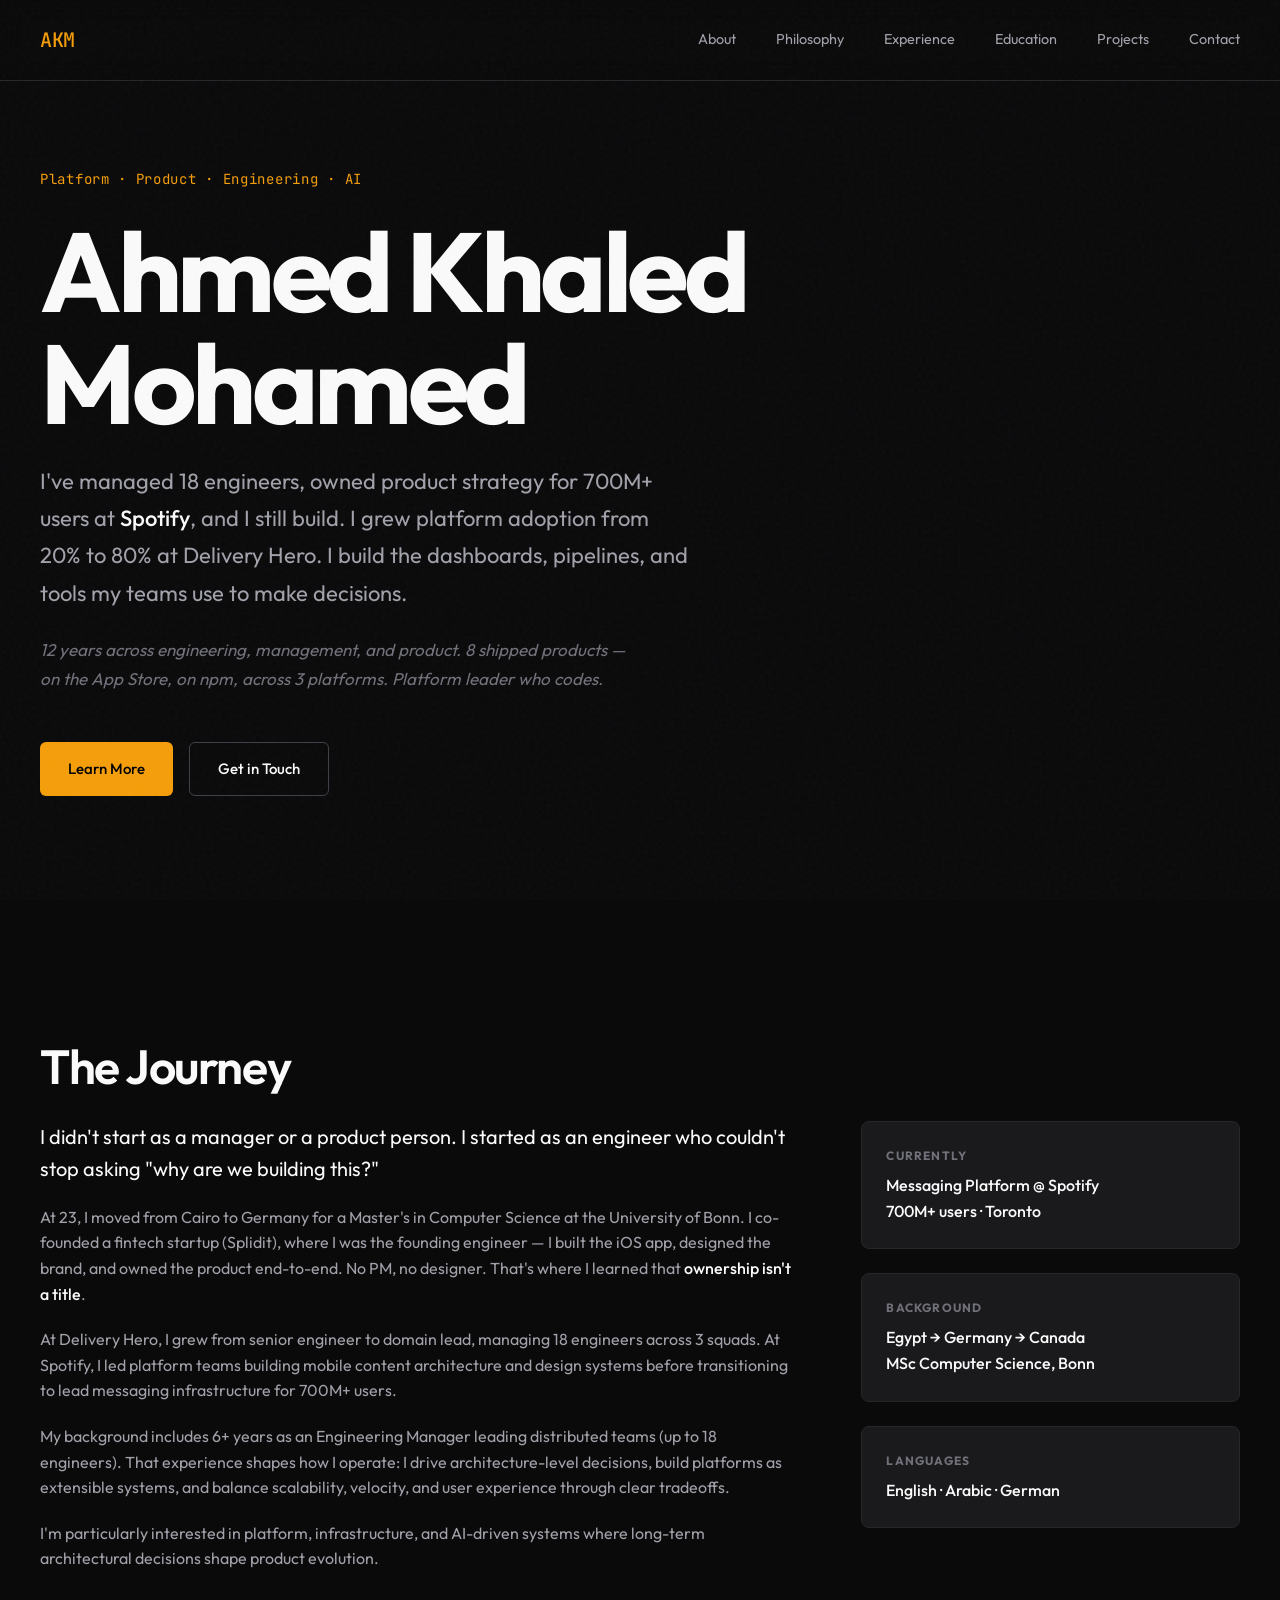
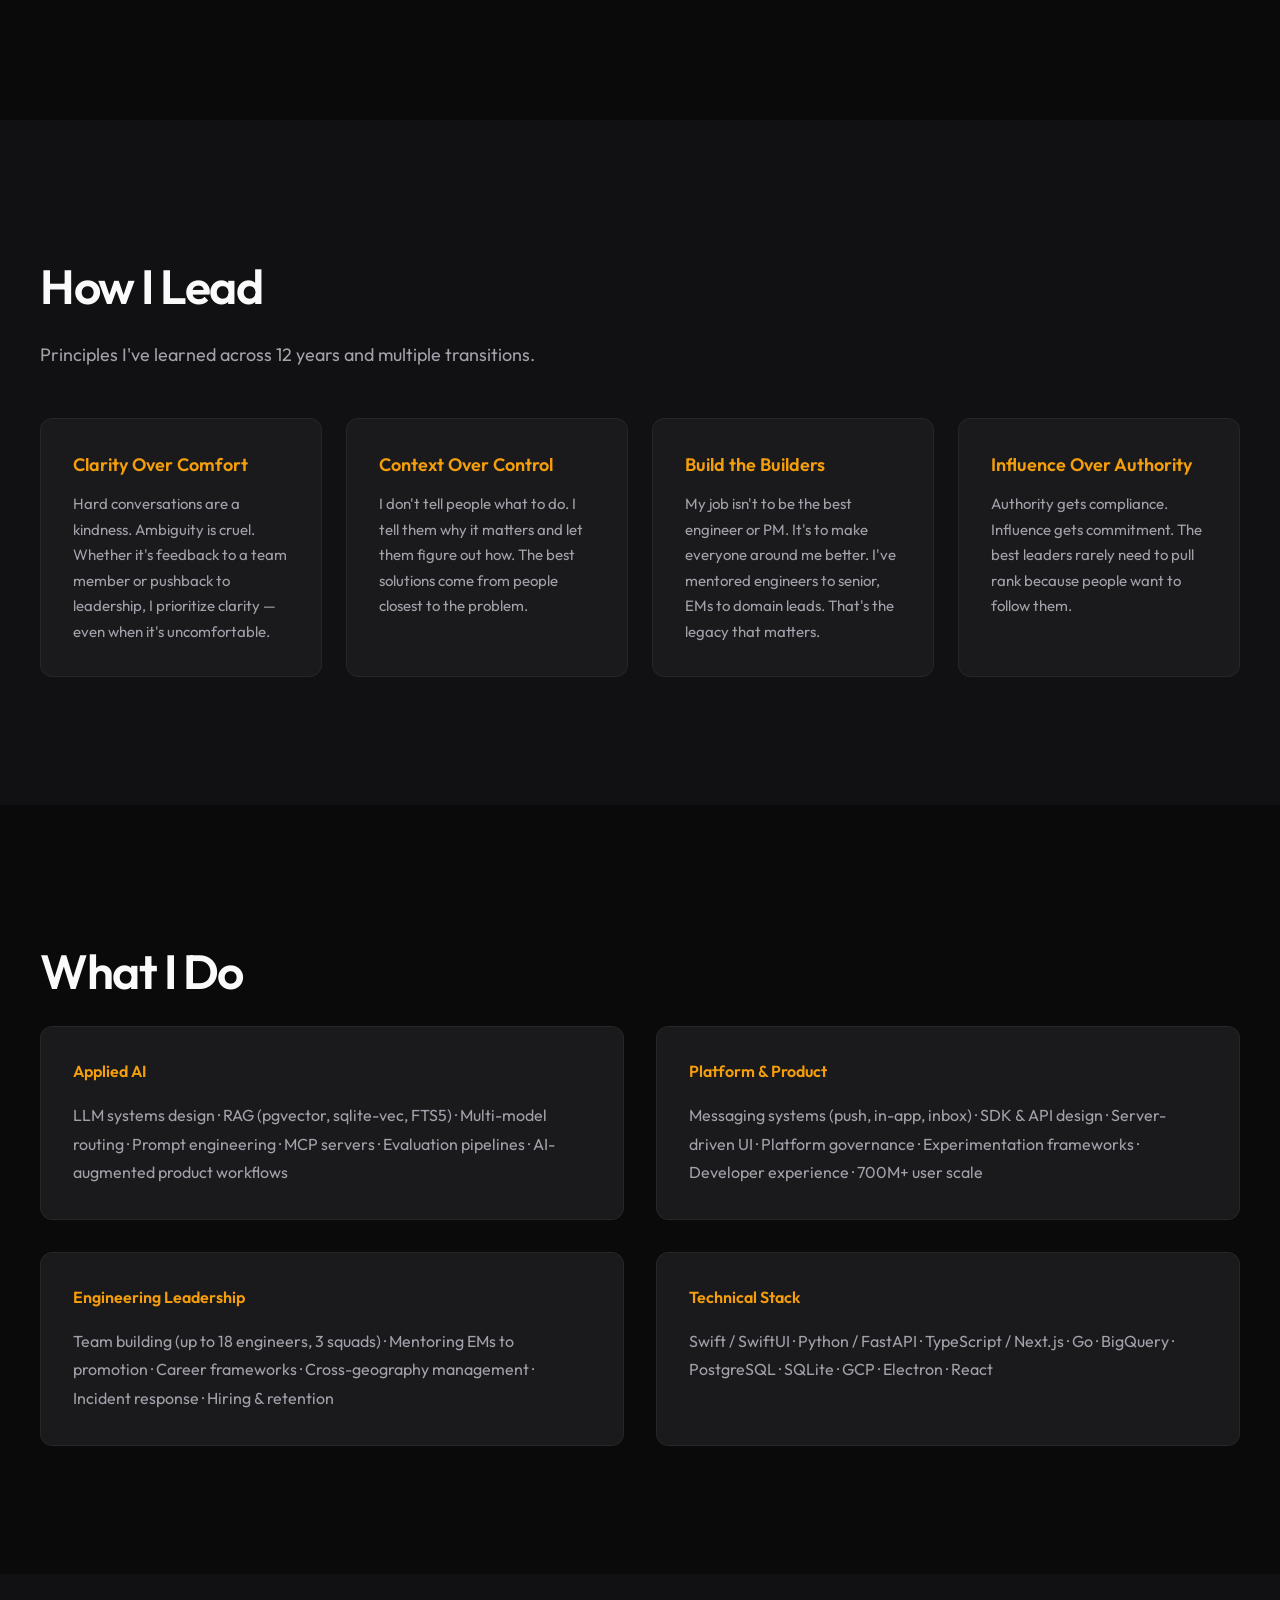
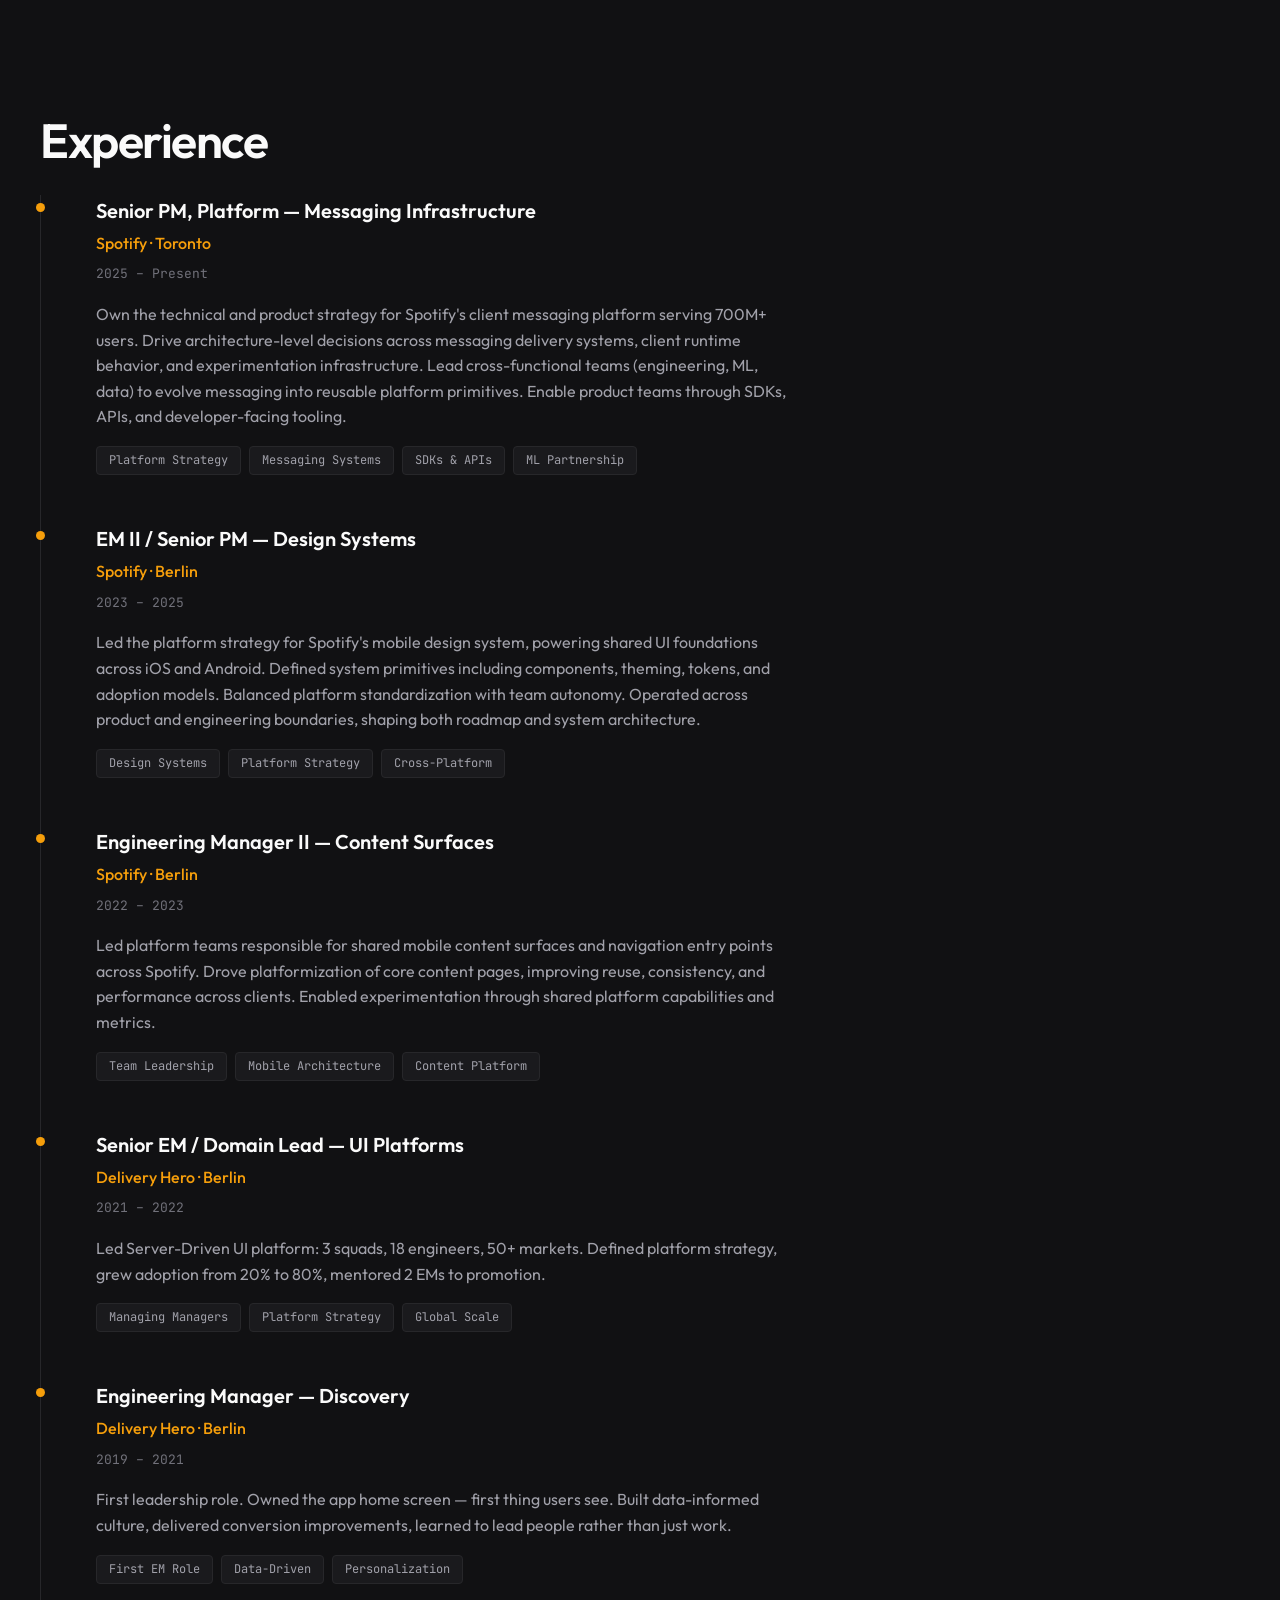
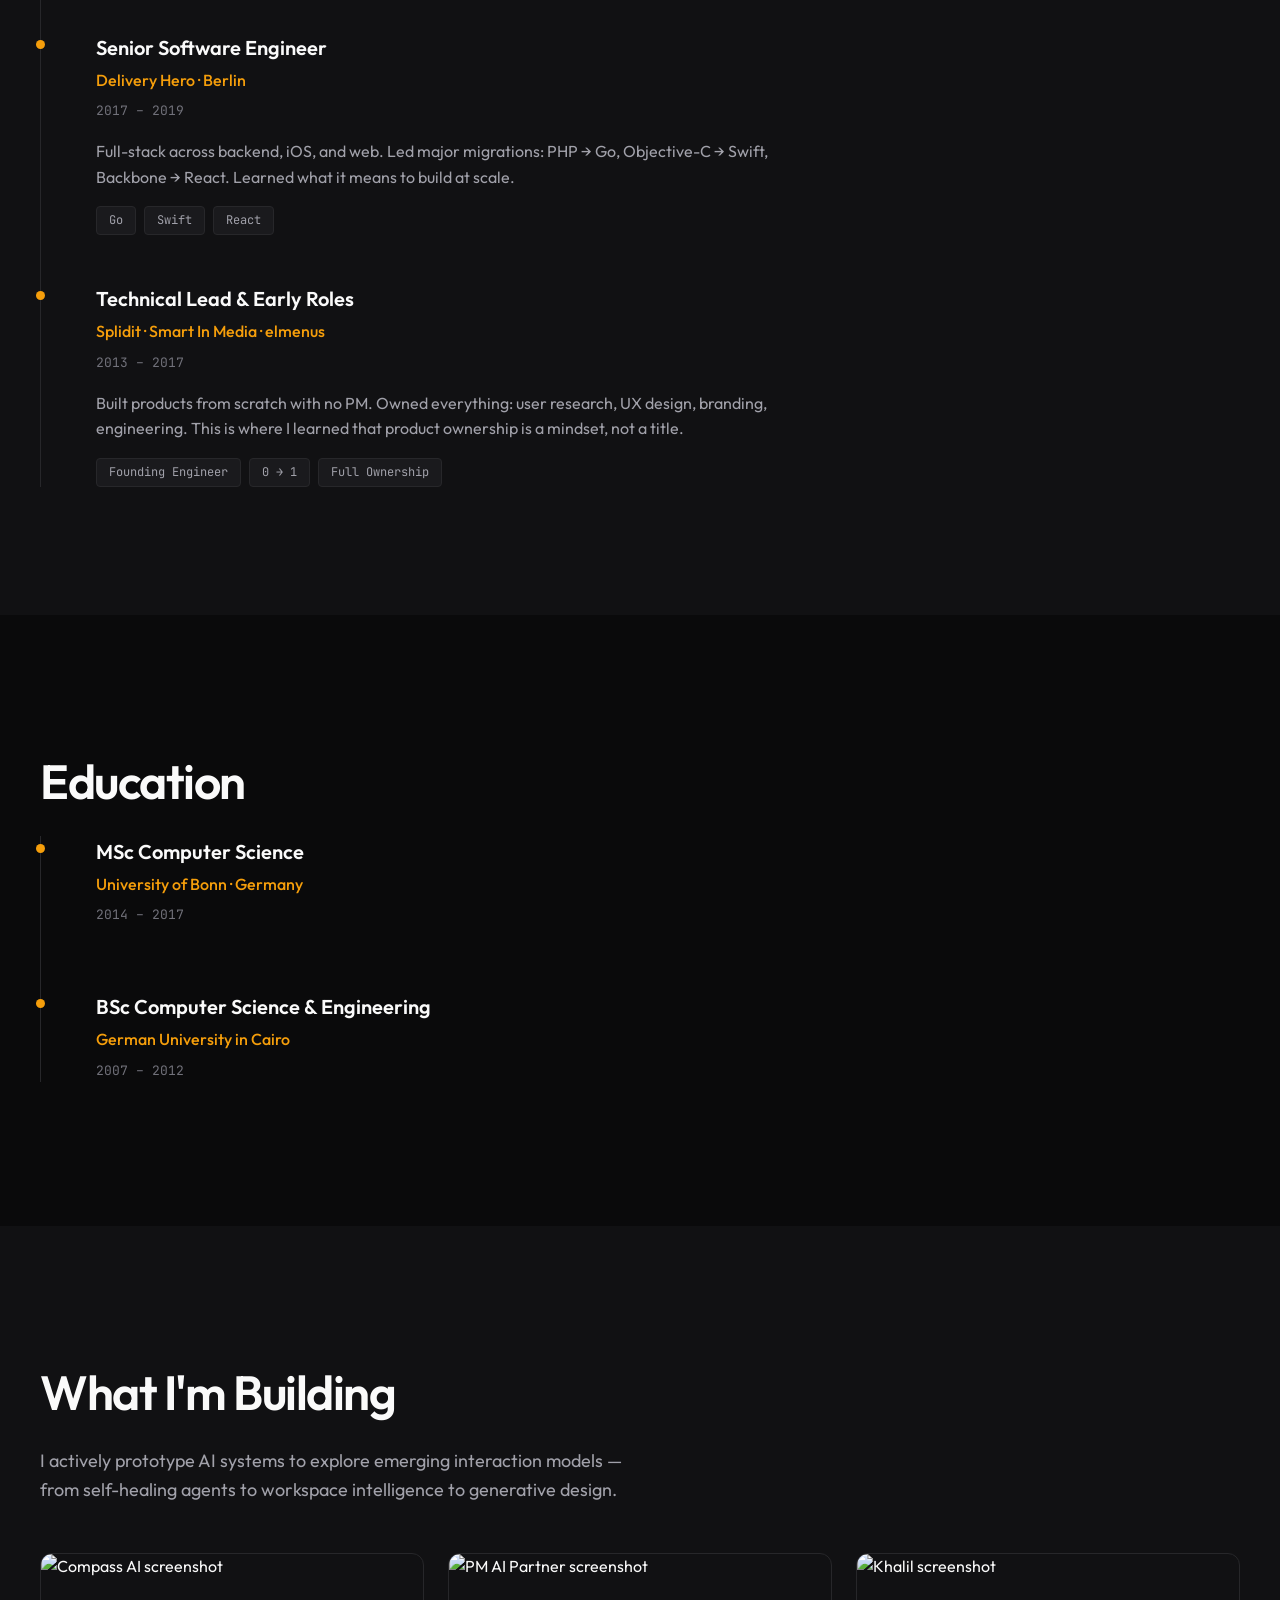
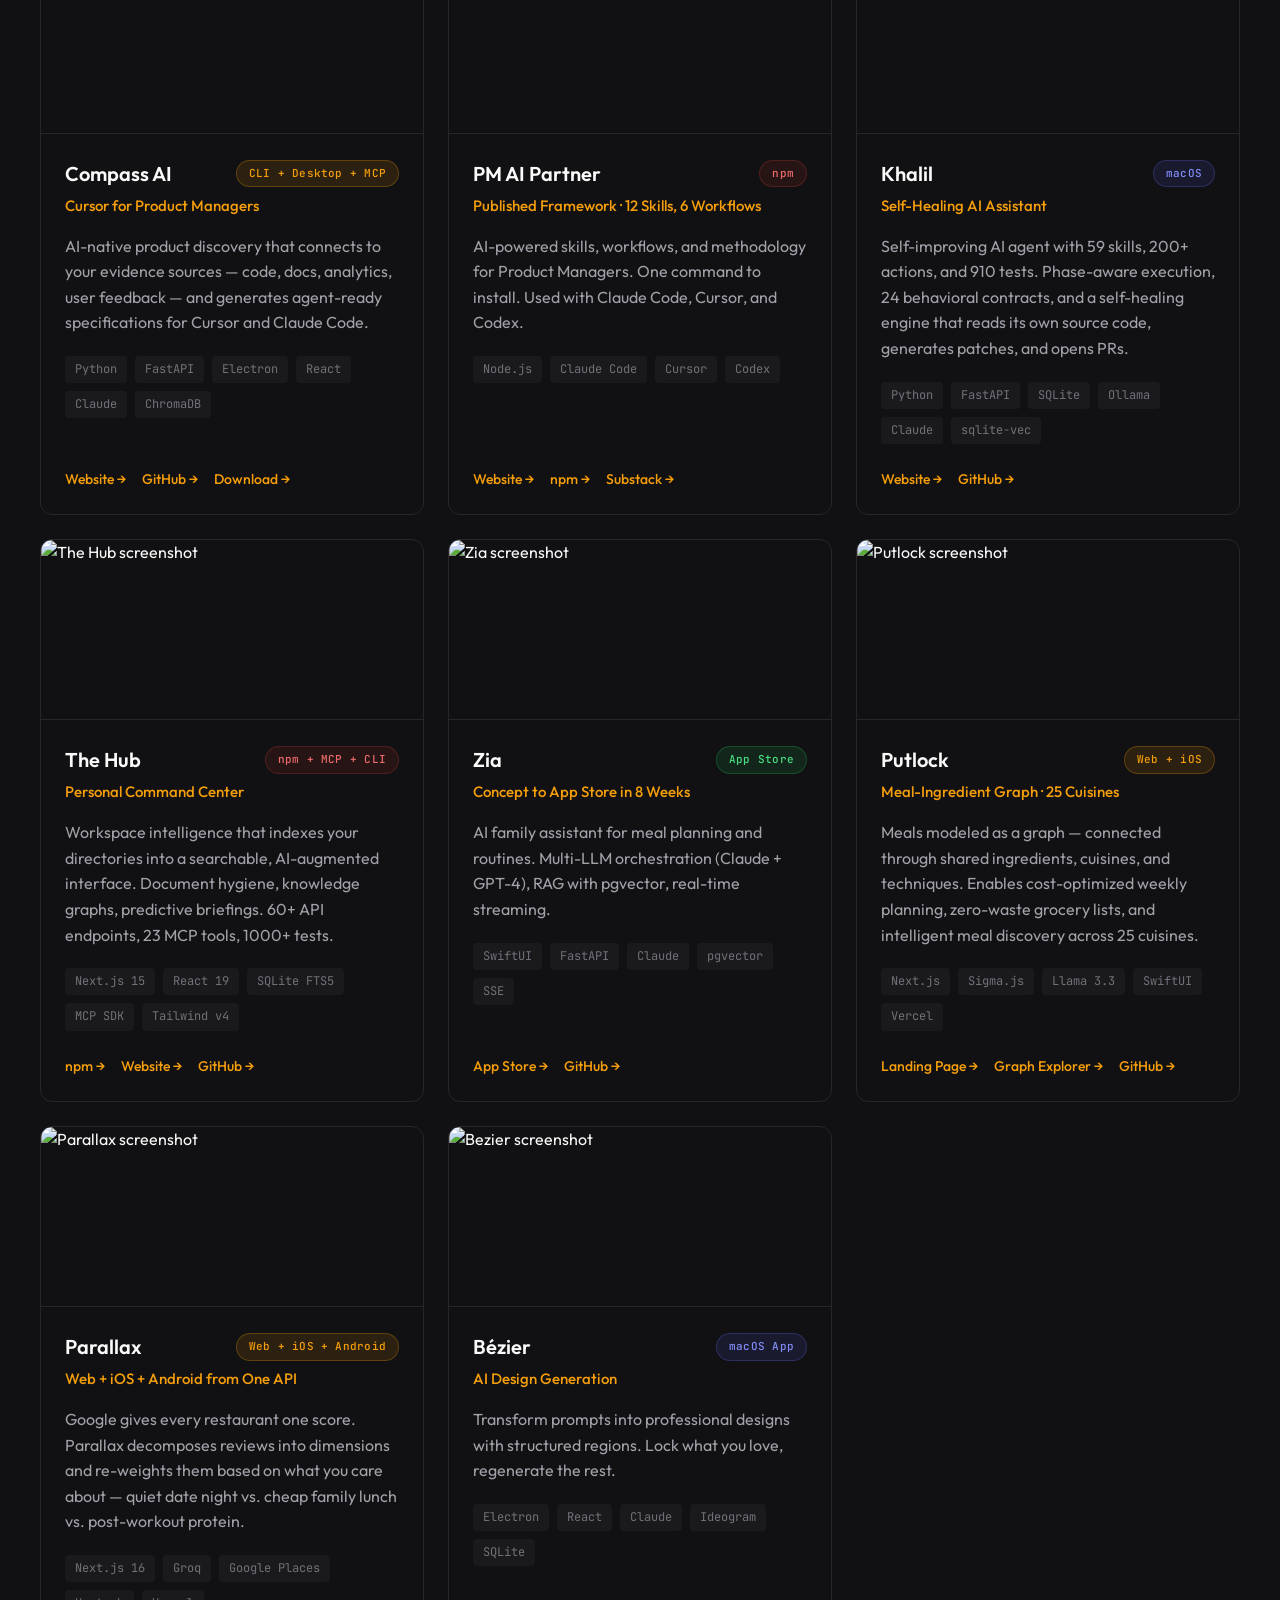
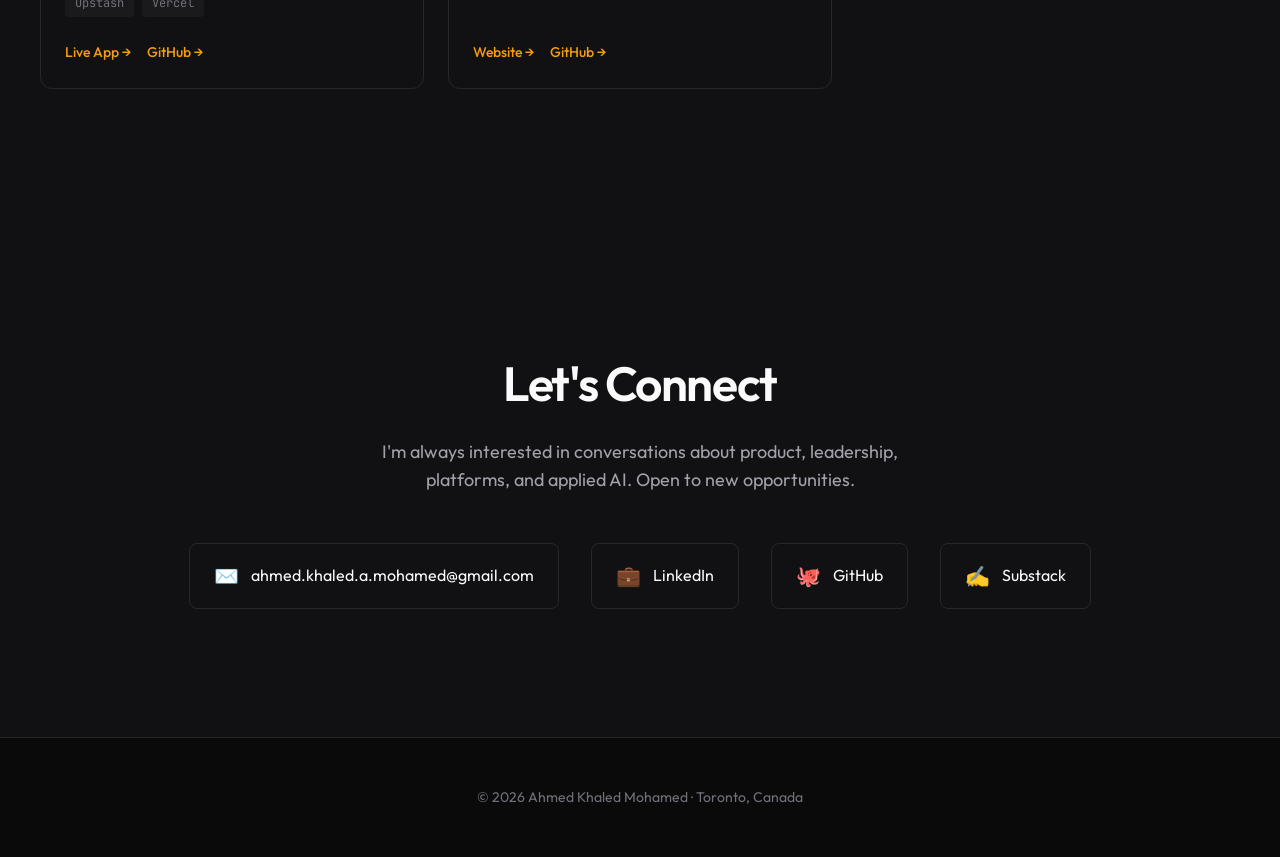
==== commit e5b1bff1: "Update narrative: Platform leader who builds Hero: "I've managed 18 engineers, owned product strateg" ====
--- a/index.html
+++ b/index.html
@@ -42,18 +42,18 @@
         <!-- Hero -->
         <section class="hero">
             <div class="hero-content">
-                <p class="hero-label">Platform · AI · Leadership · Product</p>
+                <p class="hero-label">Platform · Product · Engineering · AI</p>
                 <h1 class="hero-title">Ahmed Khaled<br>Mohamed</h1>
                 <p class="hero-subtitle">
-                    I build platform systems and AI tools at the intersection of engineering
-                    and product. Currently leading messaging infrastructure at
-                    <span class="highlight">Spotify</span> for 700M+ users. Before product,
-                    6 years managing engineering teams up to 18 across Berlin and Asia.
+                    I've managed 18 engineers, owned product strategy for 700M+ users
+                    at <span class="highlight">Spotify</span>, and I still build.
+                    I grew platform adoption from 20% to 80% at Delivery Hero.
+                    I build the dashboards, pipelines, and tools my teams use to make decisions.
                 </p>
                 <p class="hero-subtitle-secondary">
-                    12 years shipping. 8 projects live. 1 framework published to npm.
-                    I ship production AI systems — not demos — and build the data pipelines,
-                    dashboards, and tools my teams use to make decisions.
+                    12 years across engineering, management, and product.
+                    8 shipped products — on the App Store, on npm, across 3 platforms.
+                    Platform leader who codes.
                 </p>
                 <div class="hero-cta">
                     <a href="#about" class="btn btn-primary">Learn More</a>
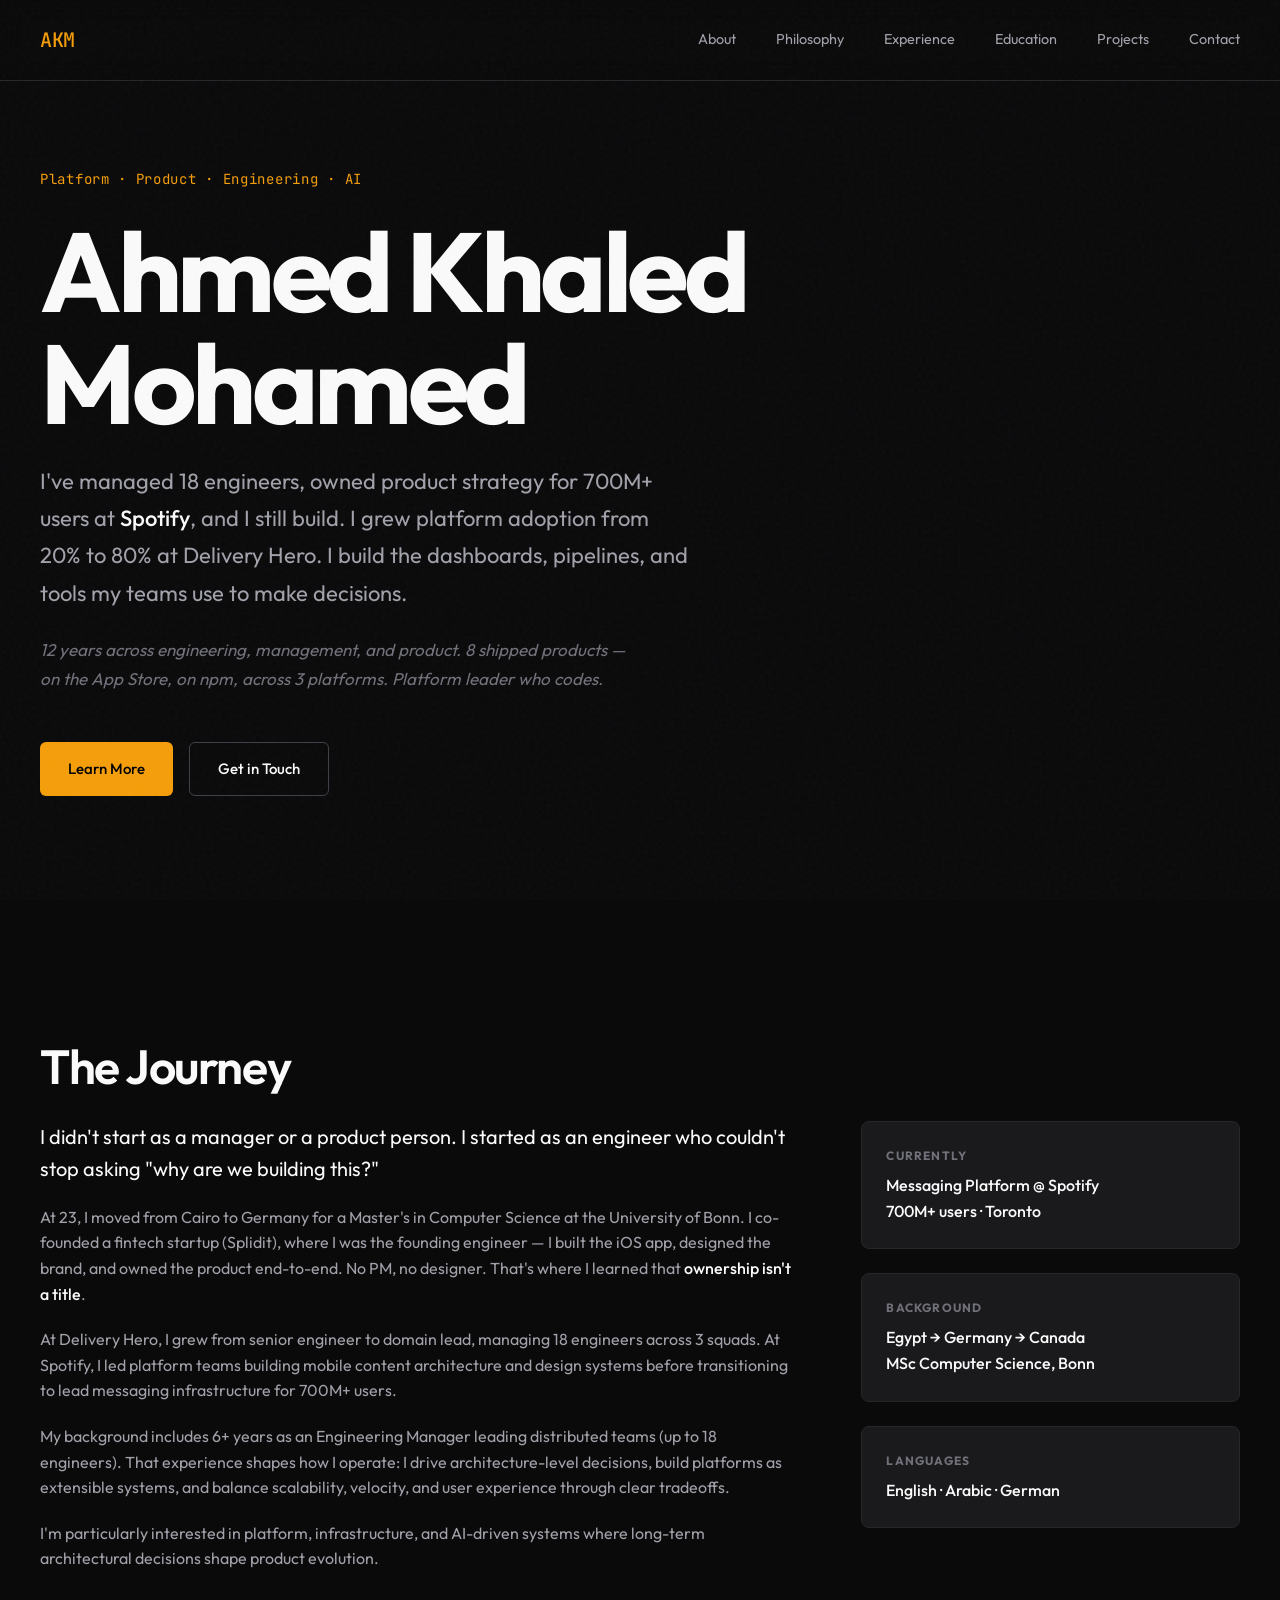
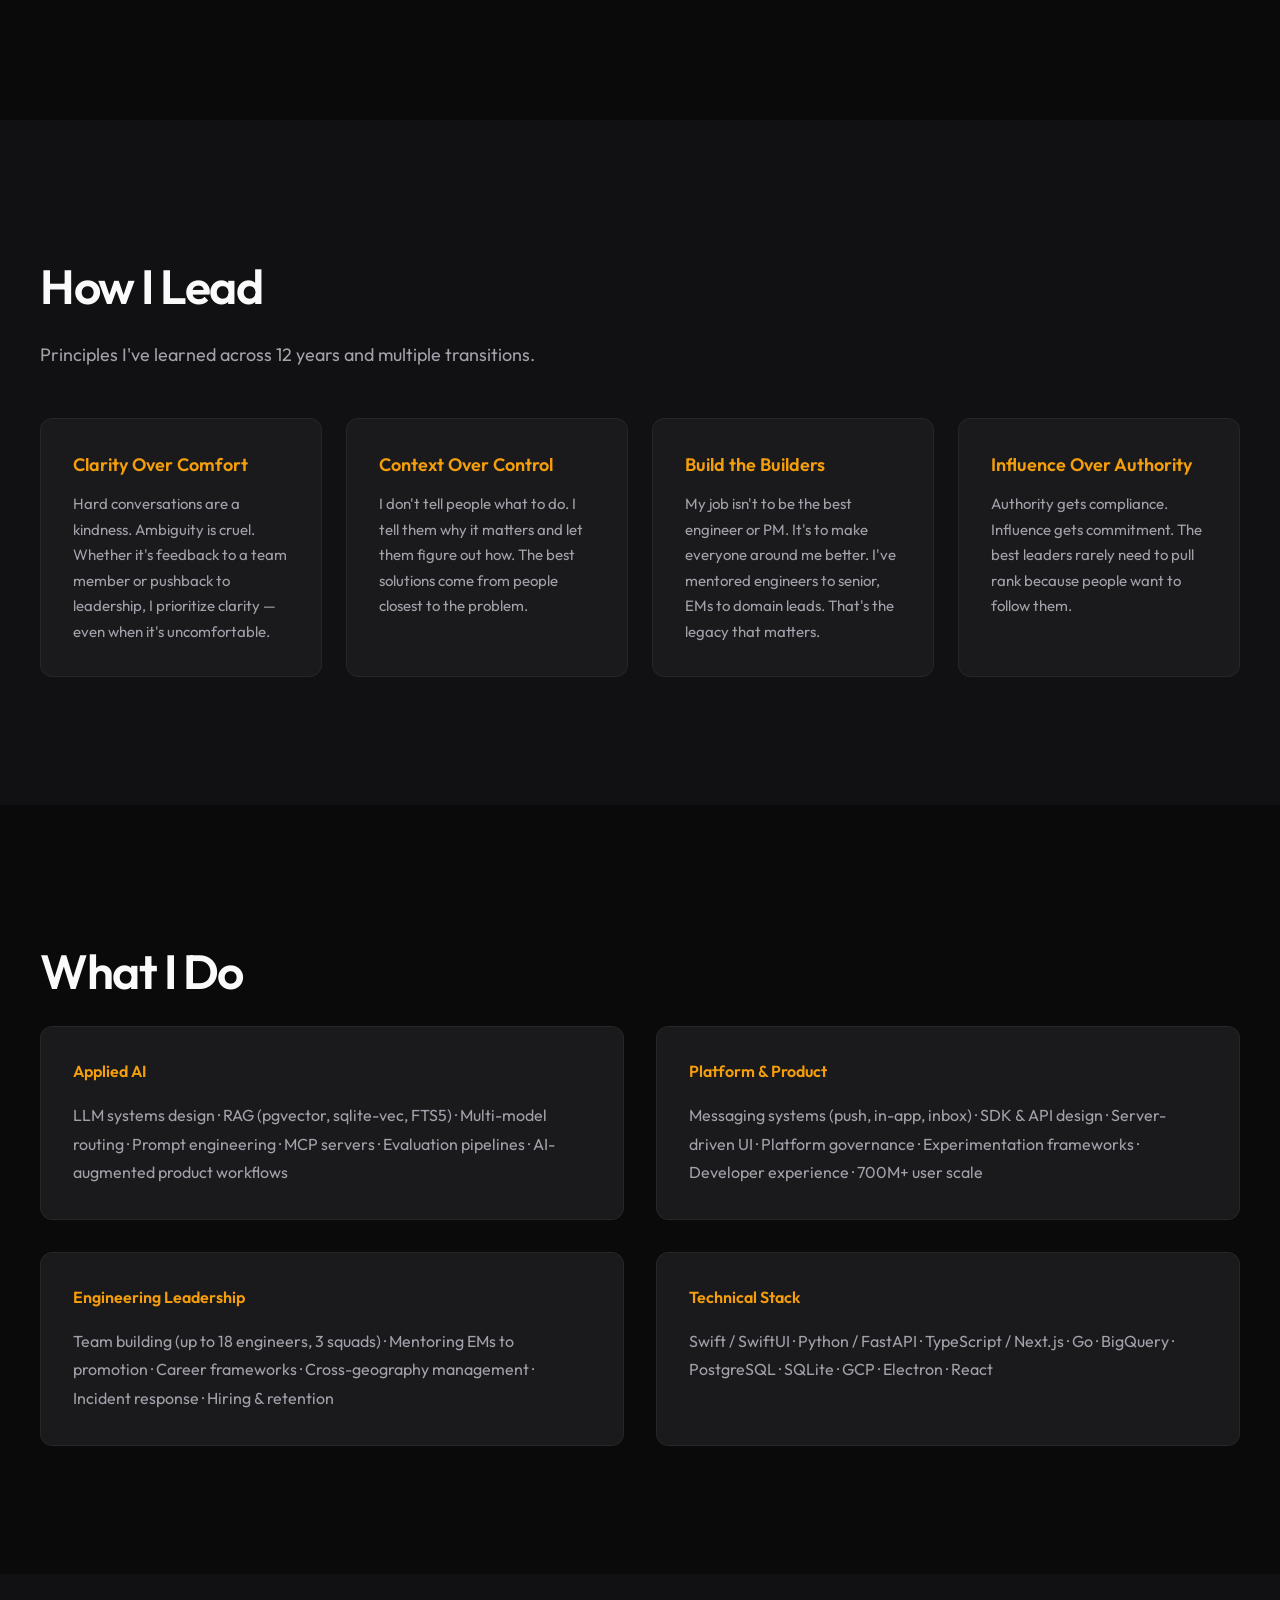
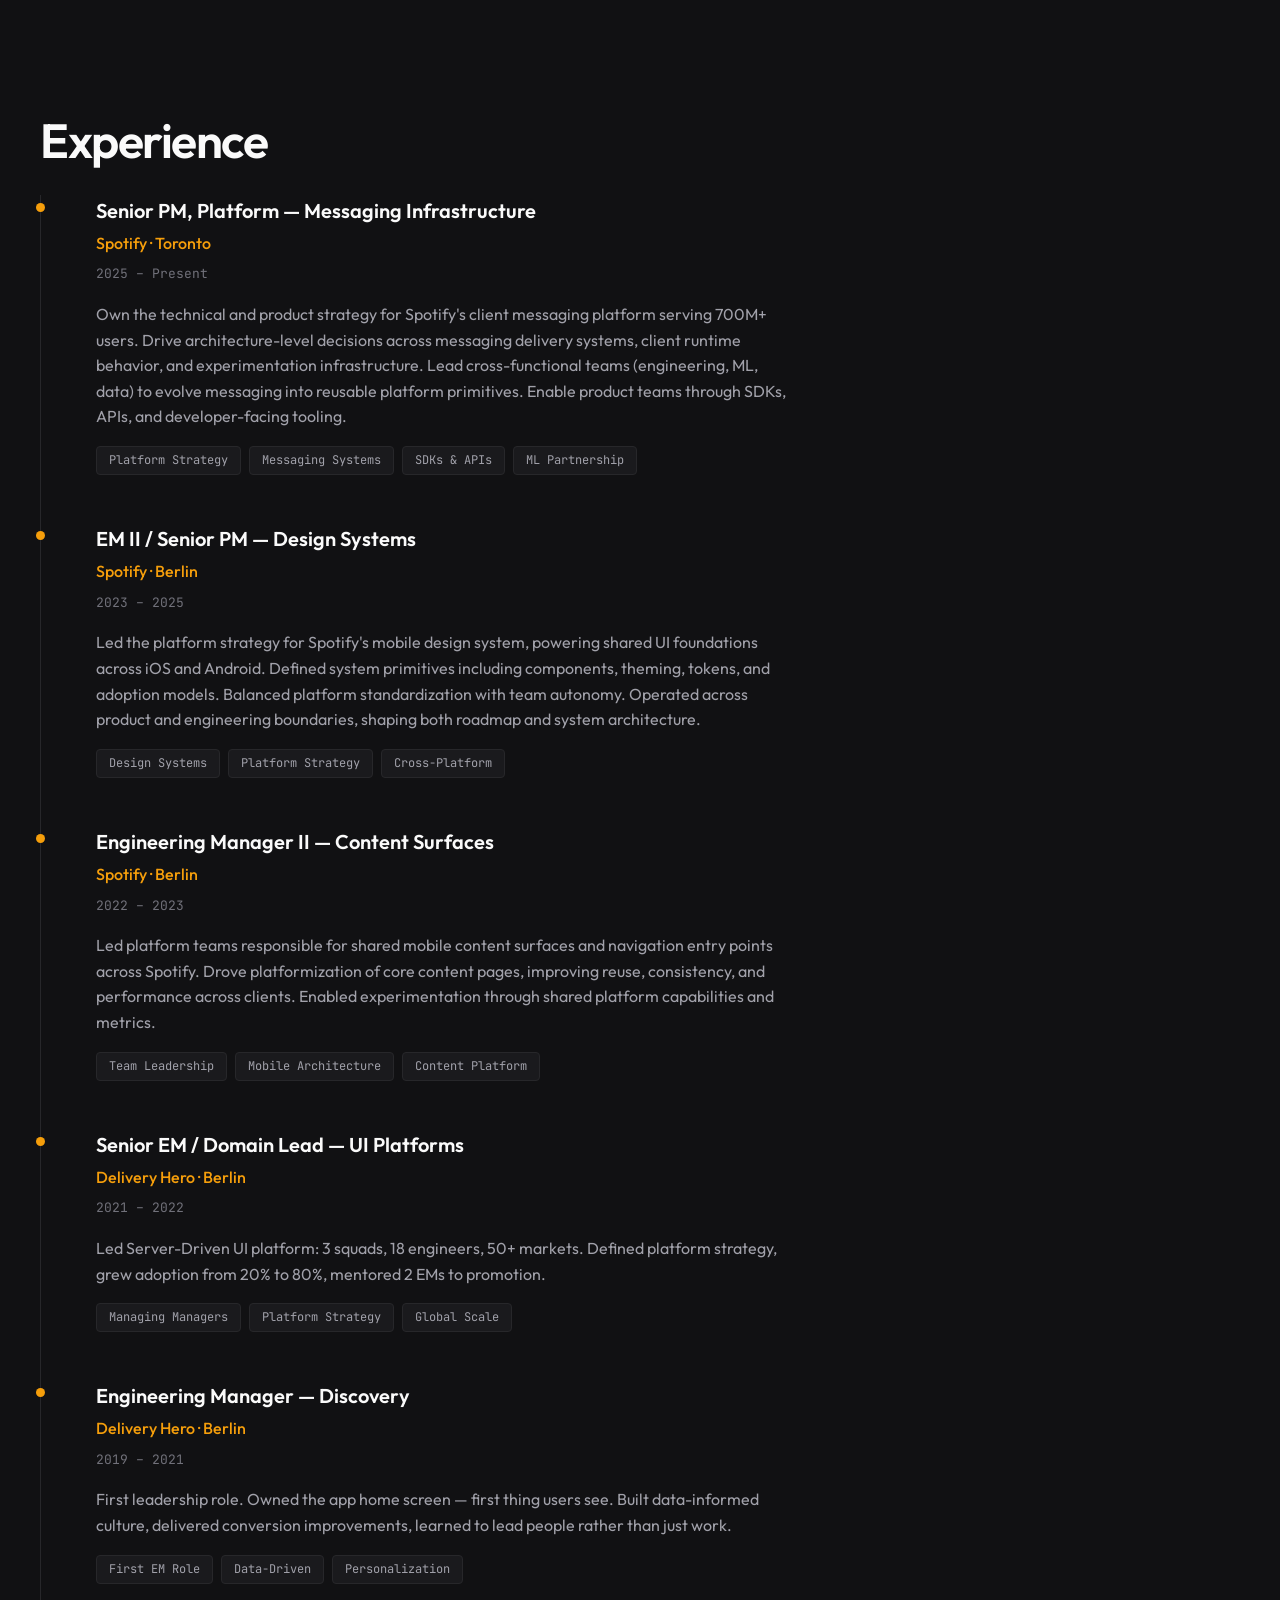
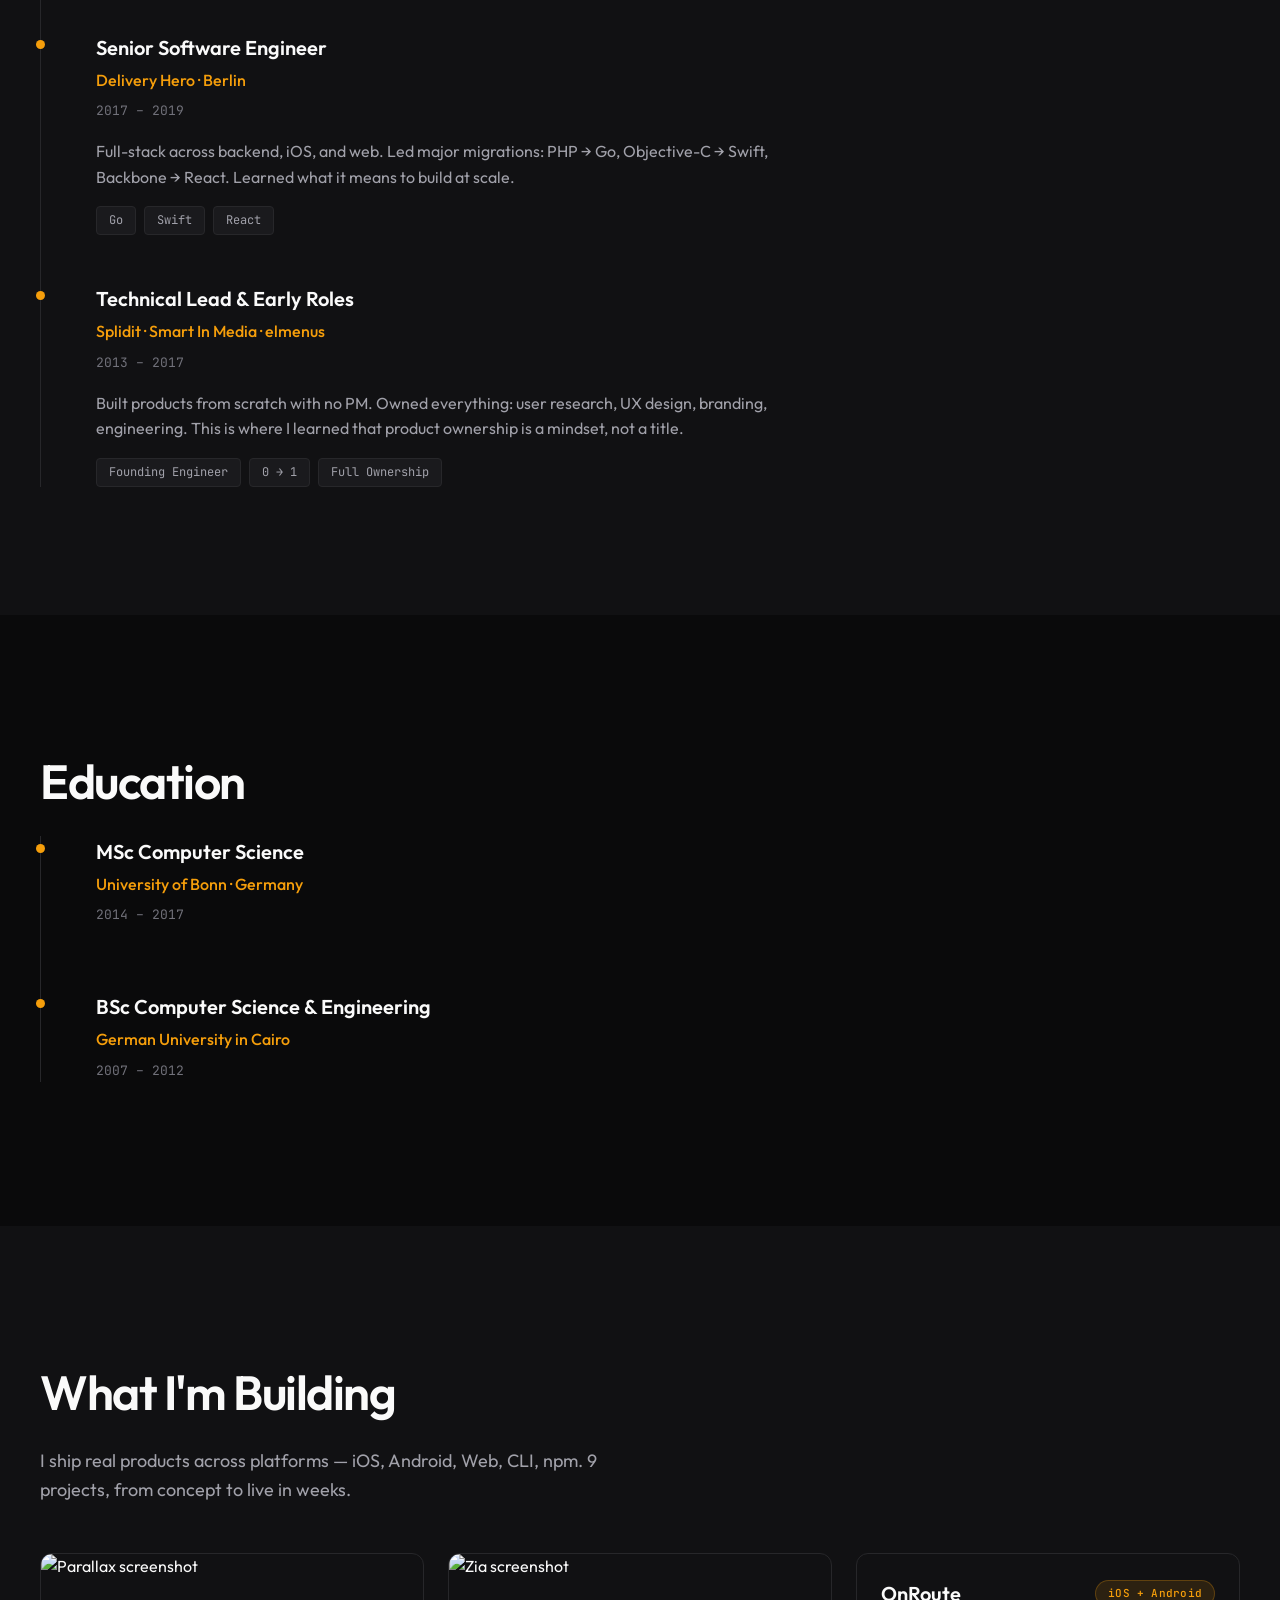
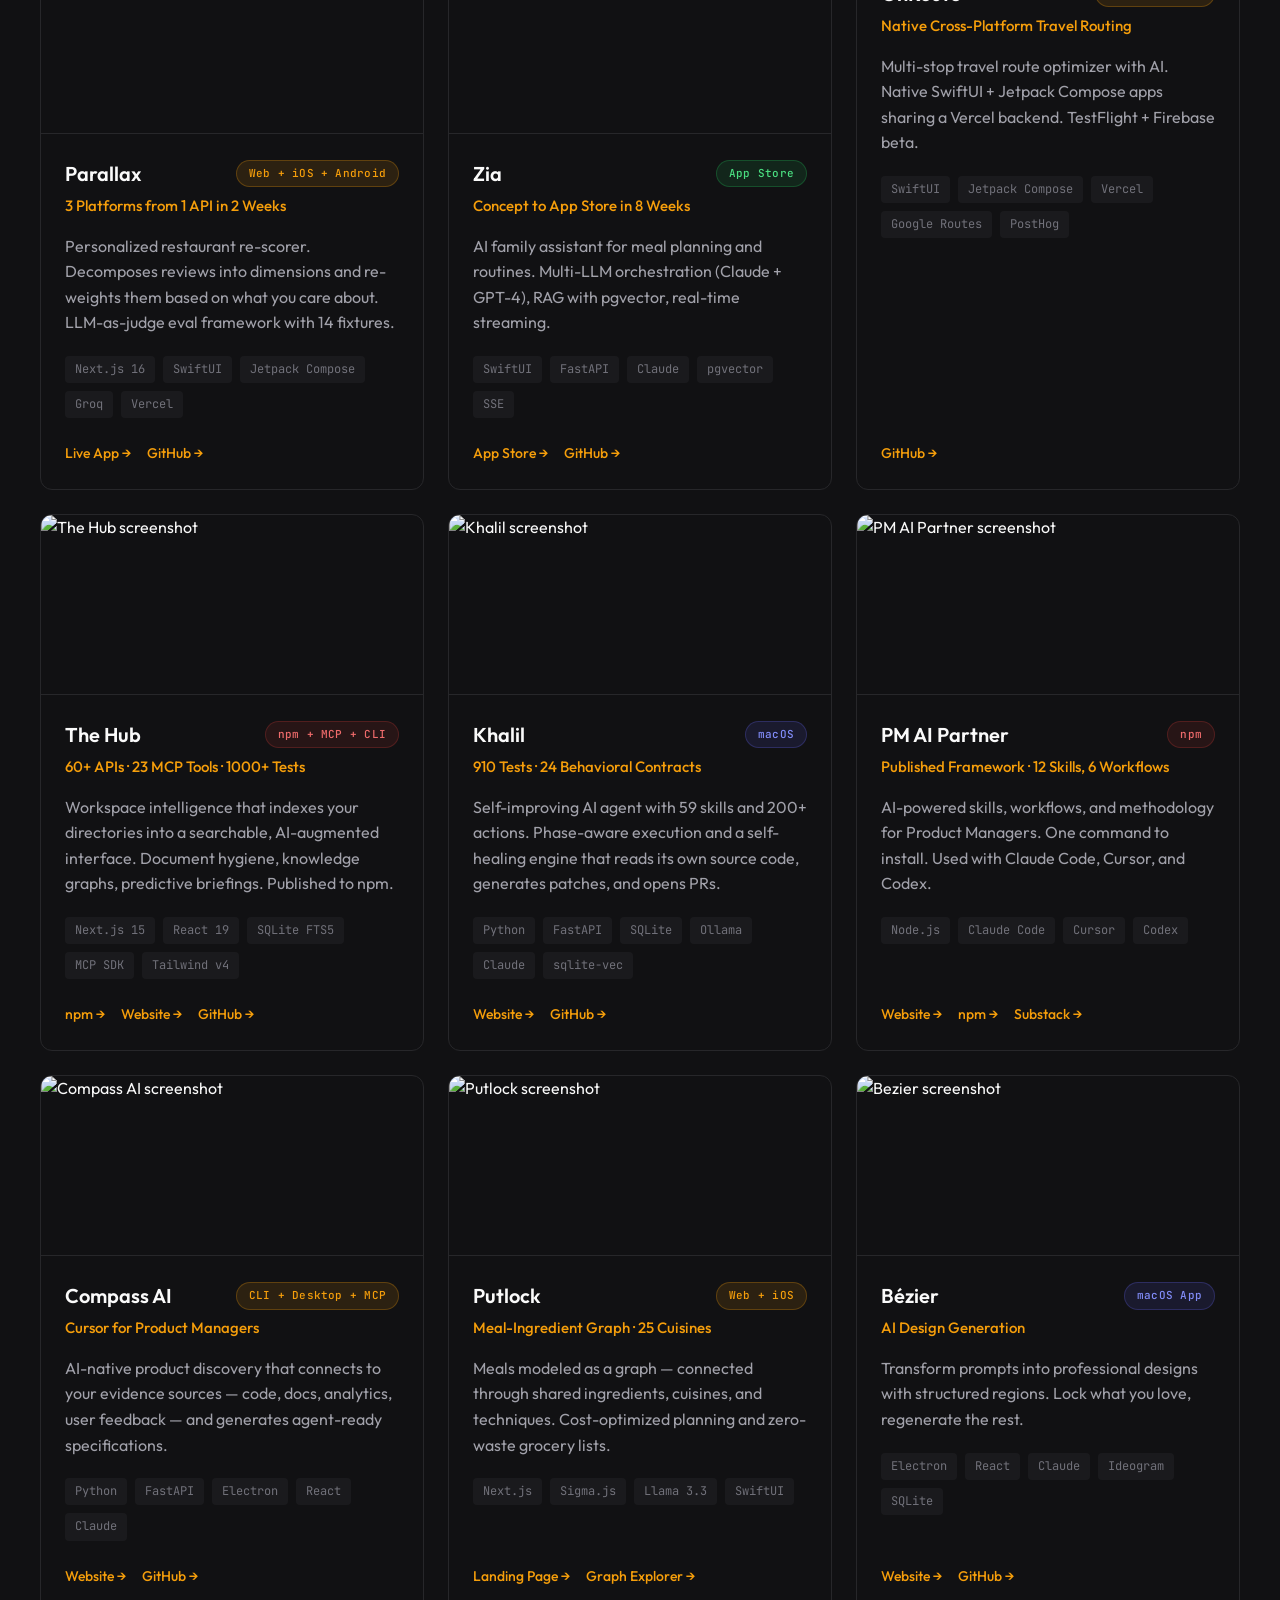
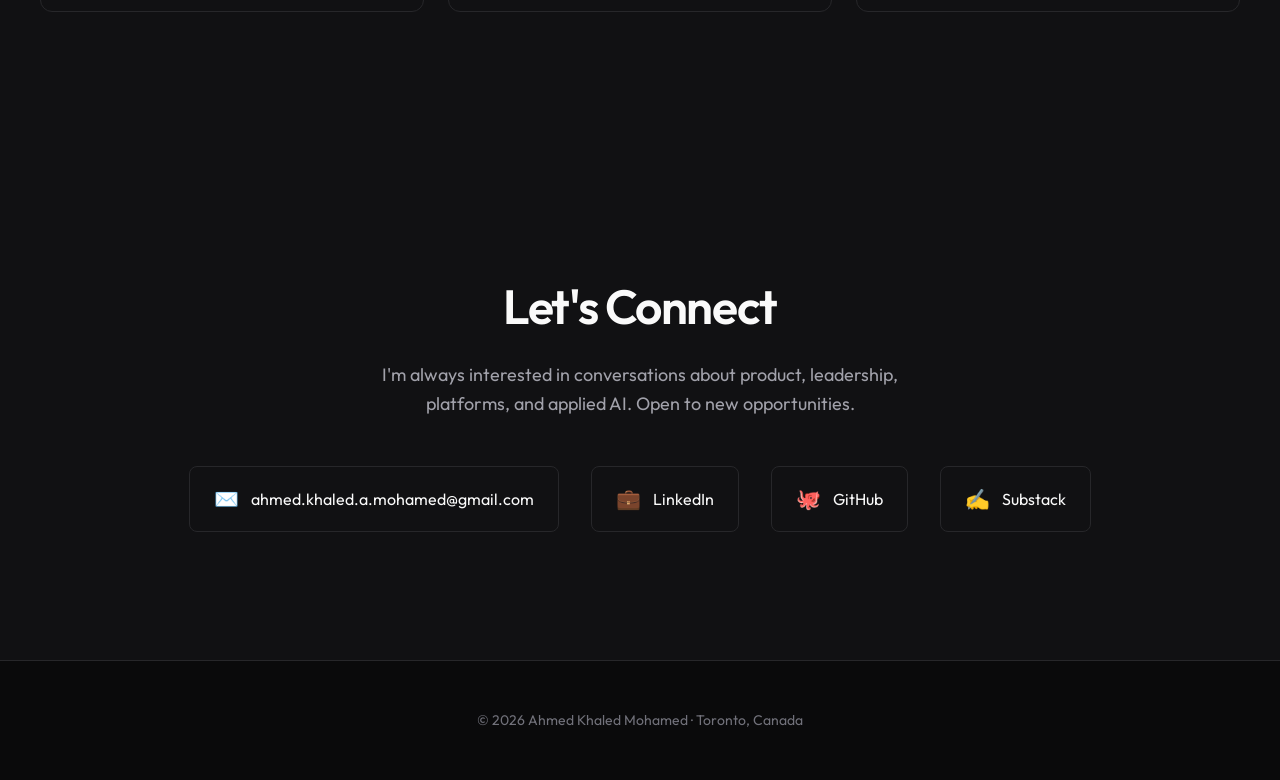
==== commit 6c209f55: "Reorder projects + add OnRoute — shipping velocity first Reorder: Parallax (3 platforms, 2 weeks) → " ====
--- a/index.html
+++ b/index.html
@@ -398,62 +398,112 @@
             <div class="section-inner">
                 <h2 class="section-title">What I'm Building</h2>
                 <p class="section-subtitle">
-                    I actively prototype AI systems to explore emerging interaction models — 
-                    from self-healing agents to workspace intelligence to generative design.
+                    I ship real products across platforms — iOS, Android, Web, CLI, npm.
+                    9 projects, from concept to live in weeks.
                 </p>
 
                 <div class="projects-grid">
-                    <div id="compass-ai" class="project-card">
-                        <img src="screenshots/compass-ai.png" alt="Compass AI screenshot" class="project-screenshot" loading="lazy">
-                        <div class="project-card-body">
-                            <div class="project-card-header">
-                                <h3>Compass AI</h3>
-                                <span class="badge badge-live">CLI + Desktop + MCP</span>
-                            </div>
-                            <p class="project-tagline">Cursor for Product Managers</p>
-                            <p class="project-desc">
-                                AI-native product discovery that connects to your evidence sources —
-                                code, docs, analytics, user feedback — and generates agent-ready
-                                specifications for Cursor and Claude Code.
-                            </p>
-                            <div class="project-stack">
-                                <span>Python</span>
+                    <div id="parallax" class="project-card">
+                        <img src="screenshots/parallax.png" alt="Parallax screenshot" class="project-screenshot" loading="lazy">
+                        <div class="project-card-body">
+                            <div class="project-card-header">
+                                <h3>Parallax</h3>
+                                <span class="badge badge-live">Web + iOS + Android</span>
+                            </div>
+                            <p class="project-tagline">3 Platforms from 1 API in 2 Weeks</p>
+                            <p class="project-desc">
+                                Personalized restaurant re-scorer. Decomposes reviews into dimensions
+                                and re-weights them based on what you care about. LLM-as-judge eval
+                                framework with 14 fixtures.
+                            </p>
+                            <div class="project-stack">
+                                <span>Next.js 16</span>
+                                <span>SwiftUI</span>
+                                <span>Jetpack Compose</span>
+                                <span>Groq</span>
+                                <span>Vercel</span>
+                            </div>
+                            <div class="project-links">
+                                <a href="https://parallax-ten-sigma.vercel.app" class="project-link" target="_blank">Live App →</a>
+                                <a href="https://github.com/ahmedkhaledmohamed/parallax" class="project-link" target="_blank">GitHub →</a>
+                            </div>
+                        </div>
+                    </div>
+
+                    <div id="zia" class="project-card">
+                        <img src="screenshots/zia.png" alt="Zia screenshot" class="project-screenshot" loading="lazy">
+                        <div class="project-card-body">
+                            <div class="project-card-header">
+                                <h3>Zia</h3>
+                                <span class="badge badge-ios">App Store</span>
+                            </div>
+                            <p class="project-tagline">Concept to App Store in 8 Weeks</p>
+                            <p class="project-desc">
+                                AI family assistant for meal planning and routines. Multi-LLM
+                                orchestration (Claude + GPT-4), RAG with pgvector, real-time streaming.
+                            </p>
+                            <div class="project-stack">
+                                <span>SwiftUI</span>
                                 <span>FastAPI</span>
-                                <span>Electron</span>
-                                <span>React</span>
                                 <span>Claude</span>
-                                <span>ChromaDB</span>
-                            </div>
-                            <div class="project-links">
-                                <a href="https://compass-ai-app.github.io/compass-AI/" class="project-link" target="_blank">Website →</a>
-                                <a href="https://github.com/Compass-AI-App/compass-AI" class="project-link" target="_blank">GitHub →</a>
-                                <a href="https://github.com/Compass-AI-App/compass-AI/releases/latest" class="project-link" target="_blank">Download →</a>
-                            </div>
-                        </div>
-                    </div>
-
-                    <div id="pm-ai-partner" class="project-card">
-                        <img src="screenshots/pm-ai-partner.png" alt="PM AI Partner screenshot" class="project-screenshot" loading="lazy">
-                        <div class="project-card-body">
-                            <div class="project-card-header">
-                                <h3>PM AI Partner</h3>
-                                <span class="badge badge-npm">npm</span>
-                            </div>
-                            <p class="project-tagline">Published Framework · 12 Skills, 6 Workflows</p>
-                            <p class="project-desc">
-                                AI-powered skills, workflows, and methodology for Product Managers.
-                                One command to install. Used with Claude Code, Cursor, and Codex.
-                            </p>
-                            <div class="project-stack">
-                                <span>Node.js</span>
-                                <span>Claude Code</span>
-                                <span>Cursor</span>
-                                <span>Codex</span>
-                            </div>
-                            <div class="project-links">
-                                <a href="https://ahmedkhaledmohamed.github.io/PM-AI-Partner-Framework/" class="project-link" target="_blank">Website →</a>
-                                <a href="https://www.npmjs.com/package/pm-ai-partner" class="project-link" target="_blank">npm →</a>
-                                <a href="https://ahmedkhaledmohamed.substack.com/p/ai-as-a-pm-thinking-partner-a-framework" class="project-link" target="_blank">Substack →</a>
+                                <span>pgvector</span>
+                                <span>SSE</span>
+                            </div>
+                            <div class="project-links">
+                                <a href="https://apps.apple.com/us/app/zia-family-assistant/id6754940890" class="project-link" target="_blank">App Store →</a>
+                                <a href="https://github.com/ParentingAssistant" class="project-link" target="_blank">GitHub →</a>
+                            </div>
+                        </div>
+                    </div>
+
+                    <div id="onroute" class="project-card">
+                        <div class="project-card-body">
+                            <div class="project-card-header">
+                                <h3>OnRoute</h3>
+                                <span class="badge badge-live">iOS + Android</span>
+                            </div>
+                            <p class="project-tagline">Native Cross-Platform Travel Routing</p>
+                            <p class="project-desc">
+                                Multi-stop travel route optimizer with AI. Native SwiftUI + Jetpack
+                                Compose apps sharing a Vercel backend. TestFlight + Firebase beta.
+                            </p>
+                            <div class="project-stack">
+                                <span>SwiftUI</span>
+                                <span>Jetpack Compose</span>
+                                <span>Vercel</span>
+                                <span>Google Routes</span>
+                                <span>PostHog</span>
+                            </div>
+                            <div class="project-links">
+                                <a href="https://github.com/ahmedkhaledmohamed" class="project-link" target="_blank">GitHub →</a>
+                            </div>
+                        </div>
+                    </div>
+
+                    <div id="the-hub" class="project-card">
+                        <img src="screenshots/the-hub.png" alt="The Hub screenshot" class="project-screenshot" loading="lazy">
+                        <div class="project-card-body">
+                            <div class="project-card-header">
+                                <h3>The Hub</h3>
+                                <span class="badge badge-npm">npm + MCP + CLI</span>
+                            </div>
+                            <p class="project-tagline">60+ APIs · 23 MCP Tools · 1000+ Tests</p>
+                            <p class="project-desc">
+                                Workspace intelligence that indexes your directories into a searchable,
+                                AI-augmented interface. Document hygiene, knowledge graphs, predictive
+                                briefings. Published to npm.
+                            </p>
+                            <div class="project-stack">
+                                <span>Next.js 15</span>
+                                <span>React 19</span>
+                                <span>SQLite FTS5</span>
+                                <span>MCP SDK</span>
+                                <span>Tailwind v4</span>
+                            </div>
+                            <div class="project-links">
+                                <a href="https://www.npmjs.com/package/the-hub" class="project-link" target="_blank">npm →</a>
+                                <a href="https://ahmedkhaledmohamed.github.io/the-hub/" class="project-link" target="_blank">Website →</a>
+                                <a href="https://github.com/ahmedkhaledmohamed/the-hub" class="project-link" target="_blank">GitHub →</a>
                             </div>
                         </div>
                     </div>
@@ -465,11 +515,11 @@
                                 <h3>Khalil</h3>
                                 <span class="badge badge-desktop">macOS</span>
                             </div>
-                            <p class="project-tagline">Self-Healing AI Assistant</p>
-                            <p class="project-desc">
-                                Self-improving AI agent with 59 skills, 200+ actions, and 910 tests.
-                                Phase-aware execution, 24 behavioral contracts, and a self-healing
-                                engine that reads its own source code, generates patches, and opens PRs.
+                            <p class="project-tagline">910 Tests · 24 Behavioral Contracts</p>
+                            <p class="project-desc">
+                                Self-improving AI agent with 59 skills and 200+ actions.
+                                Phase-aware execution and a self-healing engine that reads its
+                                own source code, generates patches, and opens PRs.
                             </p>
                             <div class="project-stack">
                                 <span>Python</span>
@@ -486,56 +536,55 @@
                         </div>
                     </div>
 
-                    <div id="the-hub" class="project-card">
-                        <img src="screenshots/the-hub.png" alt="The Hub screenshot" class="project-screenshot" loading="lazy">
-                        <div class="project-card-body">
-                            <div class="project-card-header">
-                                <h3>The Hub</h3>
-                                <span class="badge badge-npm">npm + MCP + CLI</span>
-                            </div>
-                            <p class="project-tagline">Personal Command Center</p>
-                            <p class="project-desc">
-                                Workspace intelligence that indexes your directories into a searchable,
-                                AI-augmented interface. Document hygiene, knowledge graphs, predictive
-                                briefings. 60+ API endpoints, 23 MCP tools, 1000+ tests.
-                            </p>
-                            <div class="project-stack">
-                                <span>Next.js 15</span>
-                                <span>React 19</span>
-                                <span>SQLite FTS5</span>
-                                <span>MCP SDK</span>
-                                <span>Tailwind v4</span>
-                            </div>
-                            <div class="project-links">
-                                <a href="https://www.npmjs.com/package/the-hub" class="project-link" target="_blank">npm →</a>
-                                <a href="https://ahmedkhaledmohamed.github.io/the-hub/" class="project-link" target="_blank">Website →</a>
-                                <a href="https://github.com/ahmedkhaledmohamed/the-hub" class="project-link" target="_blank">GitHub →</a>
-                            </div>
-                        </div>
-                    </div>
-
-                    <div id="zia" class="project-card">
-                        <img src="screenshots/zia.png" alt="Zia screenshot" class="project-screenshot" loading="lazy">
-                        <div class="project-card-body">
-                            <div class="project-card-header">
-                                <h3>Zia</h3>
-                                <span class="badge badge-ios">App Store</span>
-                            </div>
-                            <p class="project-tagline">Concept to App Store in 8 Weeks</p>
-                            <p class="project-desc">
-                                AI family assistant for meal planning and routines. Multi-LLM
-                                orchestration (Claude + GPT-4), RAG with pgvector, real-time streaming.
-                            </p>
-                            <div class="project-stack">
-                                <span>SwiftUI</span>
+                    <div id="pm-ai-partner" class="project-card">
+                        <img src="screenshots/pm-ai-partner.png" alt="PM AI Partner screenshot" class="project-screenshot" loading="lazy">
+                        <div class="project-card-body">
+                            <div class="project-card-header">
+                                <h3>PM AI Partner</h3>
+                                <span class="badge badge-npm">npm</span>
+                            </div>
+                            <p class="project-tagline">Published Framework · 12 Skills, 6 Workflows</p>
+                            <p class="project-desc">
+                                AI-powered skills, workflows, and methodology for Product Managers.
+                                One command to install. Used with Claude Code, Cursor, and Codex.
+                            </p>
+                            <div class="project-stack">
+                                <span>Node.js</span>
+                                <span>Claude Code</span>
+                                <span>Cursor</span>
+                                <span>Codex</span>
+                            </div>
+                            <div class="project-links">
+                                <a href="https://ahmedkhaledmohamed.github.io/PM-AI-Partner-Framework/" class="project-link" target="_blank">Website →</a>
+                                <a href="https://www.npmjs.com/package/pm-ai-partner" class="project-link" target="_blank">npm →</a>
+                                <a href="https://ahmedkhaledmohamed.substack.com/p/ai-as-a-pm-thinking-partner-a-framework" class="project-link" target="_blank">Substack →</a>
+                            </div>
+                        </div>
+                    </div>
+
+                    <div id="compass-ai" class="project-card">
+                        <img src="screenshots/compass-ai.png" alt="Compass AI screenshot" class="project-screenshot" loading="lazy">
+                        <div class="project-card-body">
+                            <div class="project-card-header">
+                                <h3>Compass AI</h3>
+                                <span class="badge badge-live">CLI + Desktop + MCP</span>
+                            </div>
+                            <p class="project-tagline">Cursor for Product Managers</p>
+                            <p class="project-desc">
+                                AI-native product discovery that connects to your evidence sources —
+                                code, docs, analytics, user feedback — and generates agent-ready
+                                specifications.
+                            </p>
+                            <div class="project-stack">
+                                <span>Python</span>
                                 <span>FastAPI</span>
+                                <span>Electron</span>
+                                <span>React</span>
                                 <span>Claude</span>
-                                <span>pgvector</span>
-                                <span>SSE</span>
-                            </div>
-                            <div class="project-links">
-                                <a href="https://apps.apple.com/us/app/zia-family-assistant/id6754940890" class="project-link" target="_blank">App Store →</a>
-                                <a href="https://github.com/ParentingAssistant" class="project-link" target="_blank">GitHub →</a>
+                            </div>
+                            <div class="project-links">
+                                <a href="https://compass-ai-app.github.io/compass-AI/" class="project-link" target="_blank">Website →</a>
+                                <a href="https://github.com/Compass-AI-App/compass-AI" class="project-link" target="_blank">GitHub →</a>
                             </div>
                         </div>
                     </div>
@@ -550,47 +599,18 @@
                             <p class="project-tagline">Meal-Ingredient Graph · 25 Cuisines</p>
                             <p class="project-desc">
                                 Meals modeled as a graph — connected through shared ingredients,
-                                cuisines, and techniques. Enables cost-optimized weekly planning,
-                                zero-waste grocery lists, and intelligent meal discovery across 25 cuisines.
+                                cuisines, and techniques. Cost-optimized planning and zero-waste
+                                grocery lists.
                             </p>
                             <div class="project-stack">
                                 <span>Next.js</span>
                                 <span>Sigma.js</span>
                                 <span>Llama 3.3</span>
                                 <span>SwiftUI</span>
-                                <span>Vercel</span>
                             </div>
                             <div class="project-links">
                                 <a href="https://mealgraph.vercel.app" class="project-link" target="_blank">Landing Page →</a>
                                 <a href="https://mealgraph.vercel.app/explore" class="project-link" target="_blank">Graph Explorer →</a>
-                                <a href="https://github.com/ahmedkhaledmohamed/MiseEnPlace" class="project-link" target="_blank">GitHub →</a>
-                            </div>
-                        </div>
-                    </div>
-
-                    <div id="parallax" class="project-card">
-                        <img src="screenshots/parallax.png" alt="Parallax screenshot" class="project-screenshot" loading="lazy">
-                        <div class="project-card-body">
-                            <div class="project-card-header">
-                                <h3>Parallax</h3>
-                                <span class="badge badge-live">Web + iOS + Android</span>
-                            </div>
-                            <p class="project-tagline">Web + iOS + Android from One API</p>
-                            <p class="project-desc">
-                                Google gives every restaurant one score. Parallax decomposes reviews
-                                into dimensions and re-weights them based on what you care about —
-                                quiet date night vs. cheap family lunch vs. post-workout protein.
-                            </p>
-                            <div class="project-stack">
-                                <span>Next.js 16</span>
-                                <span>Groq</span>
-                                <span>Google Places</span>
-                                <span>Upstash</span>
-                                <span>Vercel</span>
-                            </div>
-                            <div class="project-links">
-                                <a href="https://parallax-ten-sigma.vercel.app" class="project-link" target="_blank">Live App →</a>
-                                <a href="https://github.com/ahmedkhaledmohamed/parallax" class="project-link" target="_blank">GitHub →</a>
                             </div>
                         </div>
                     </div>
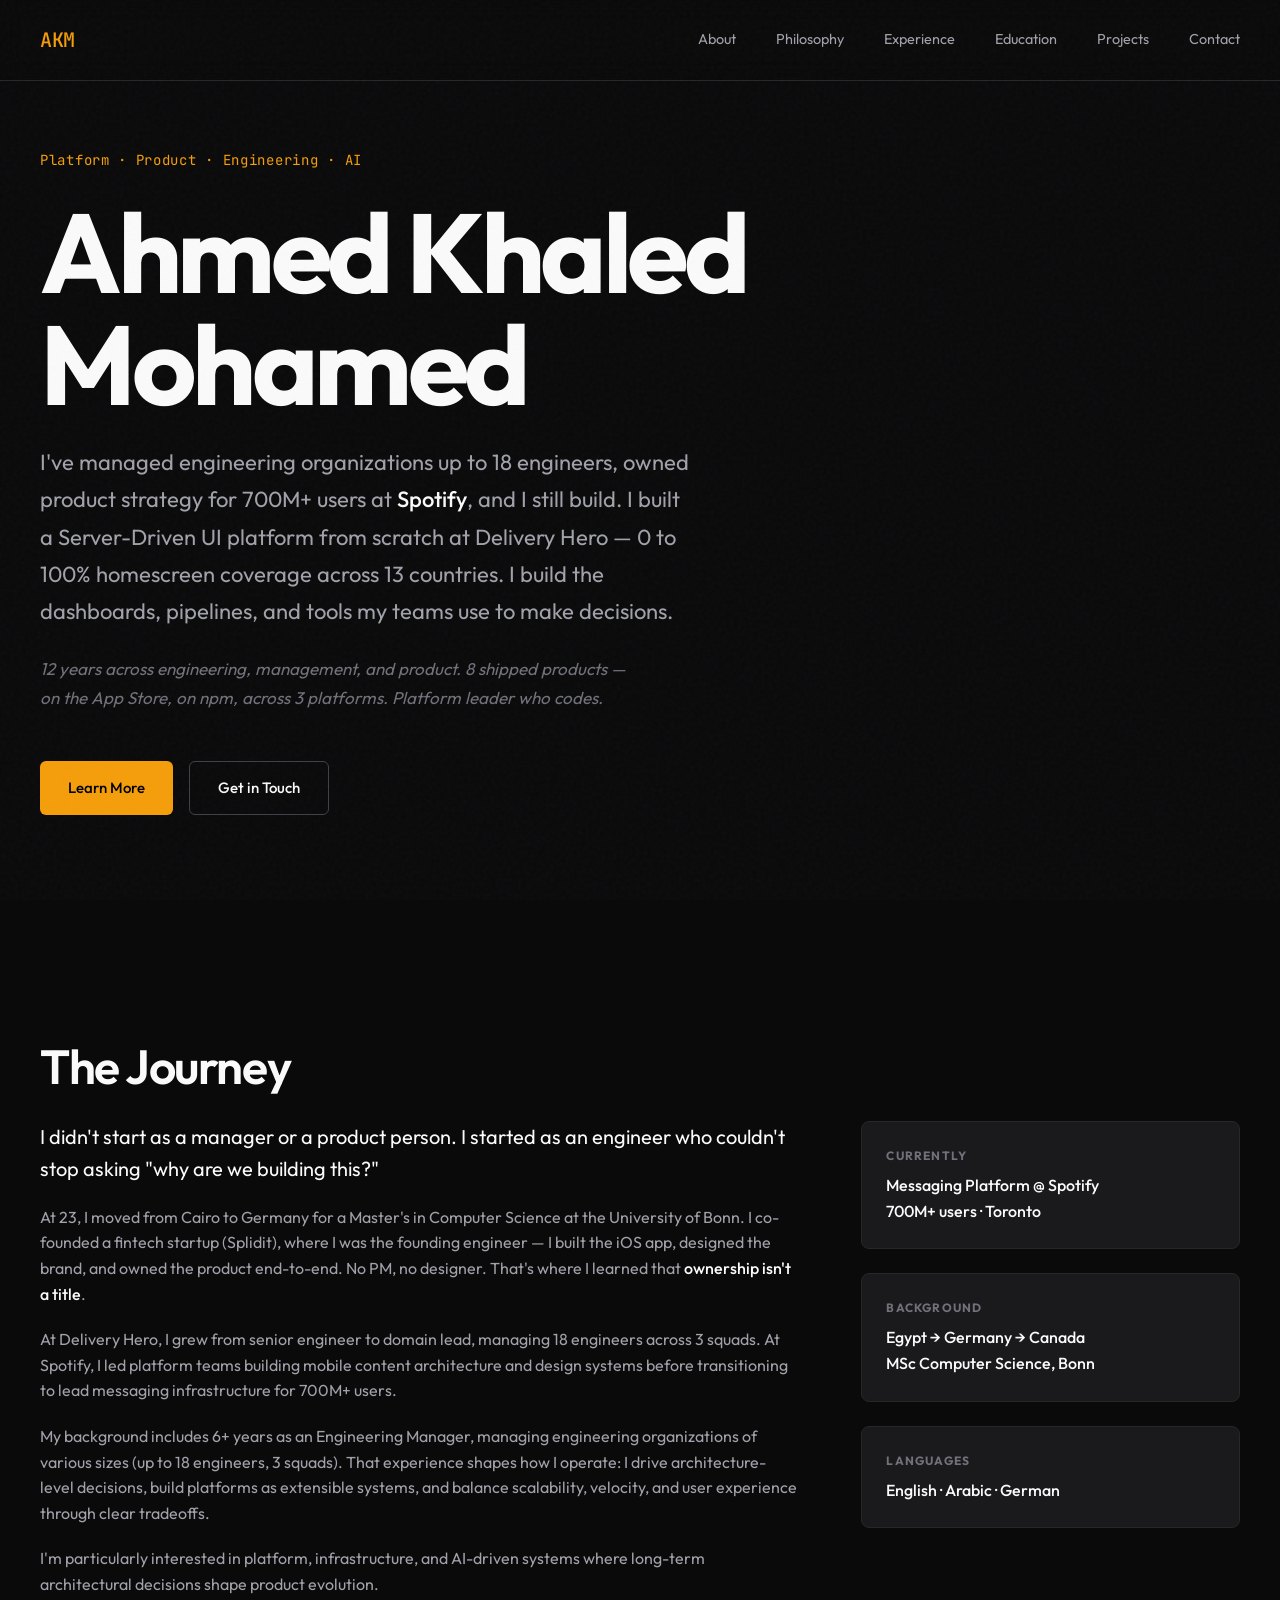
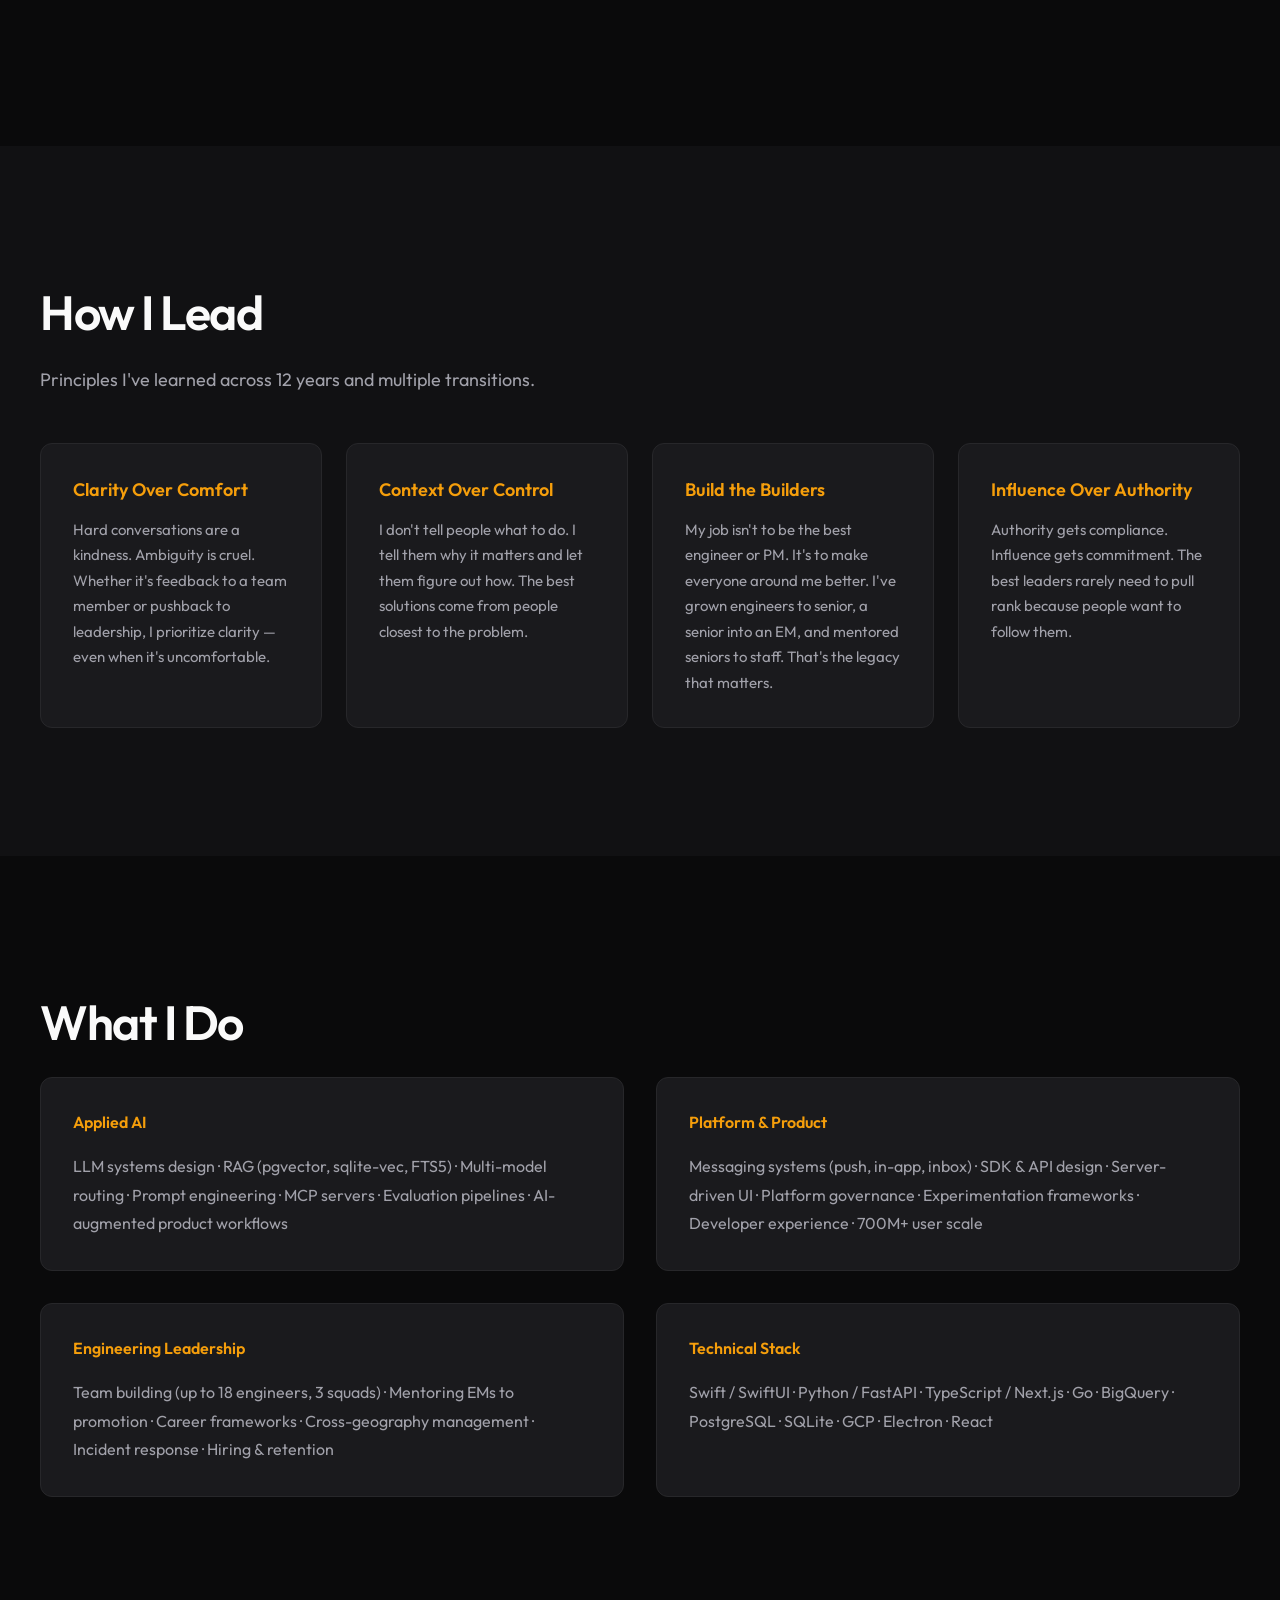
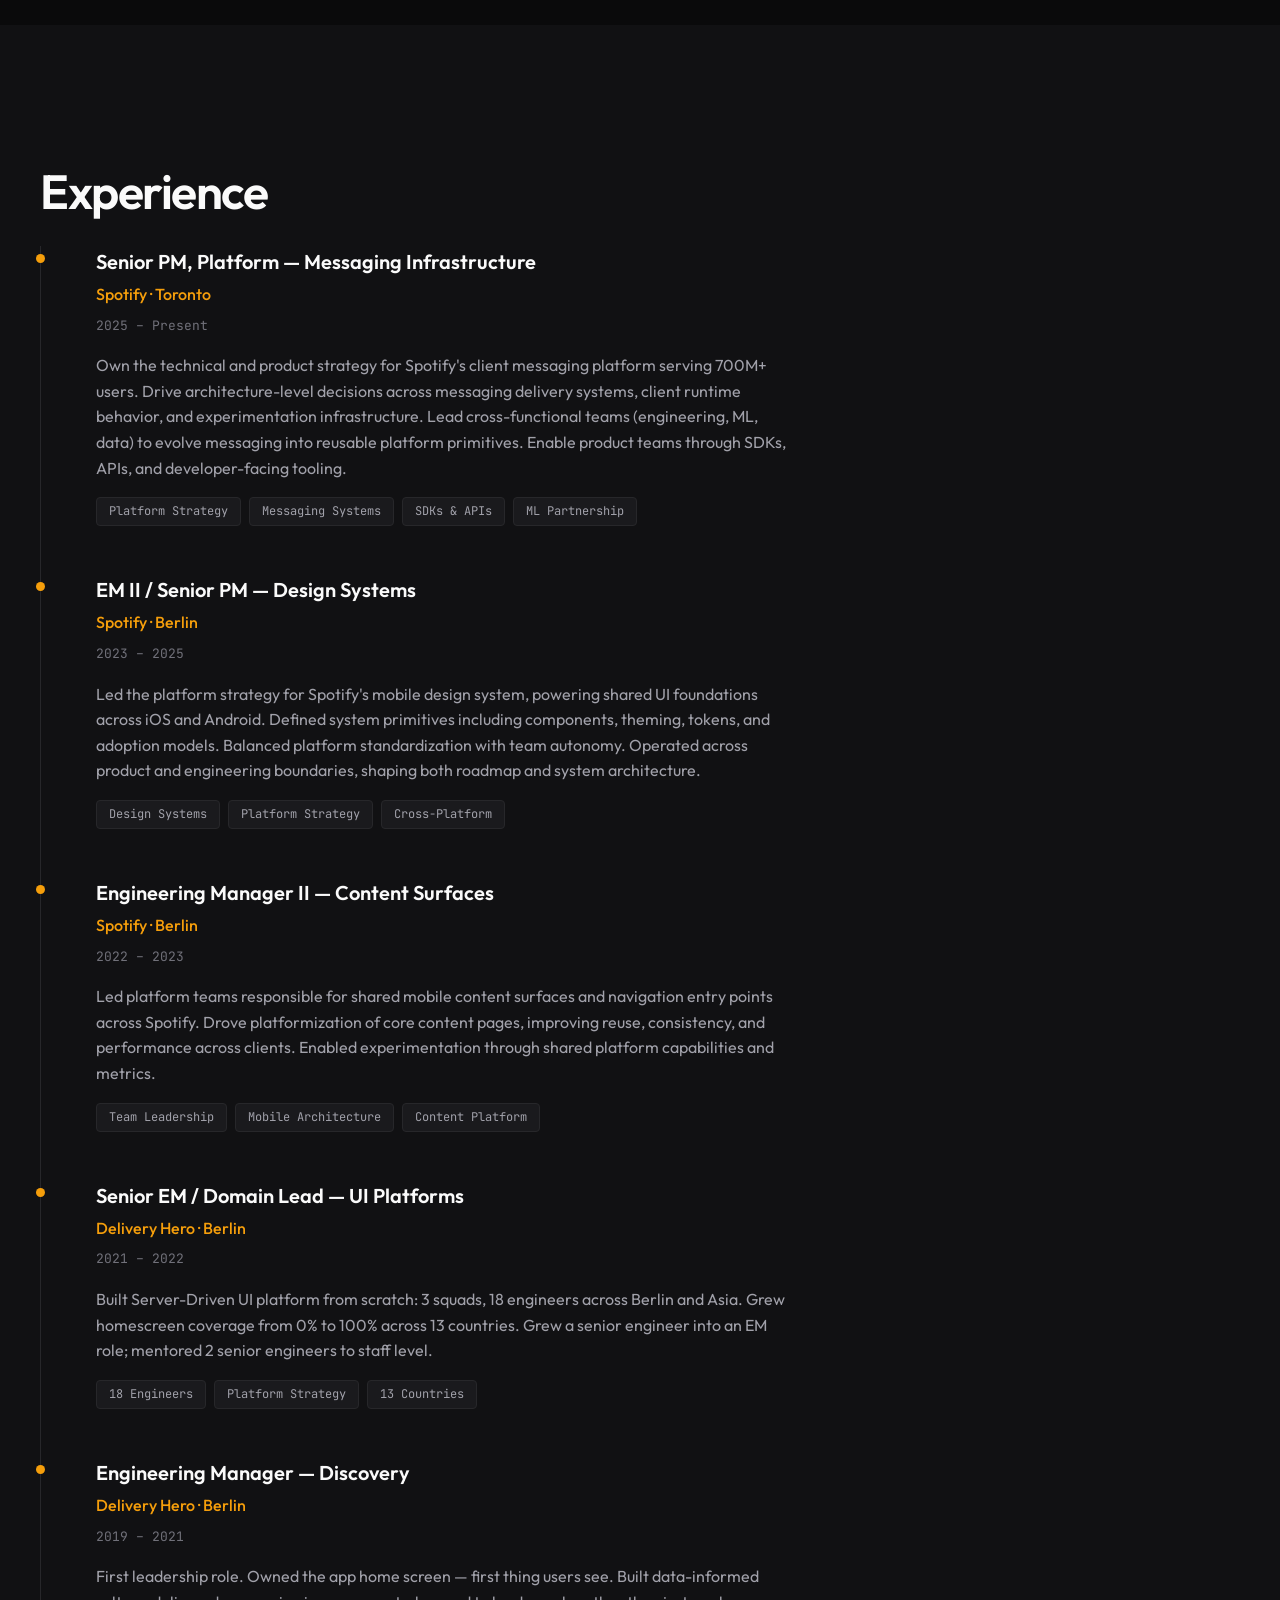
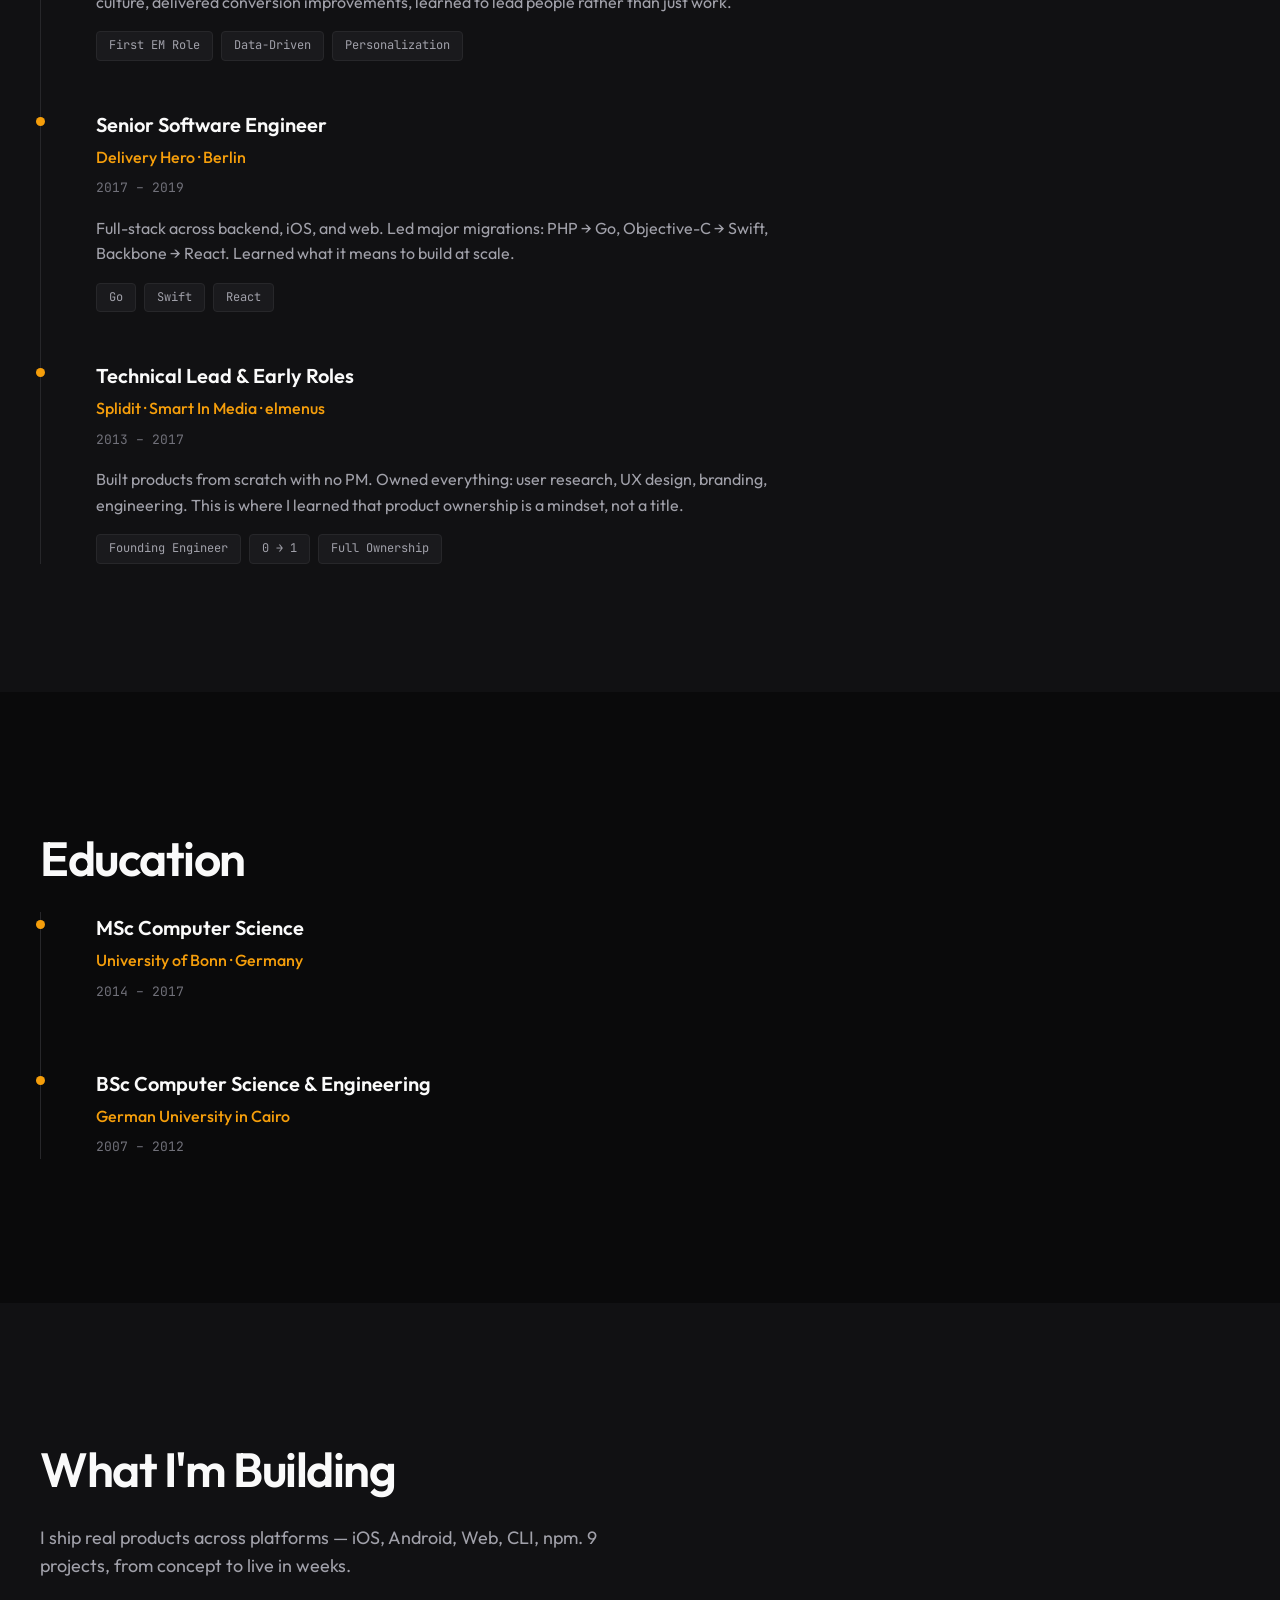
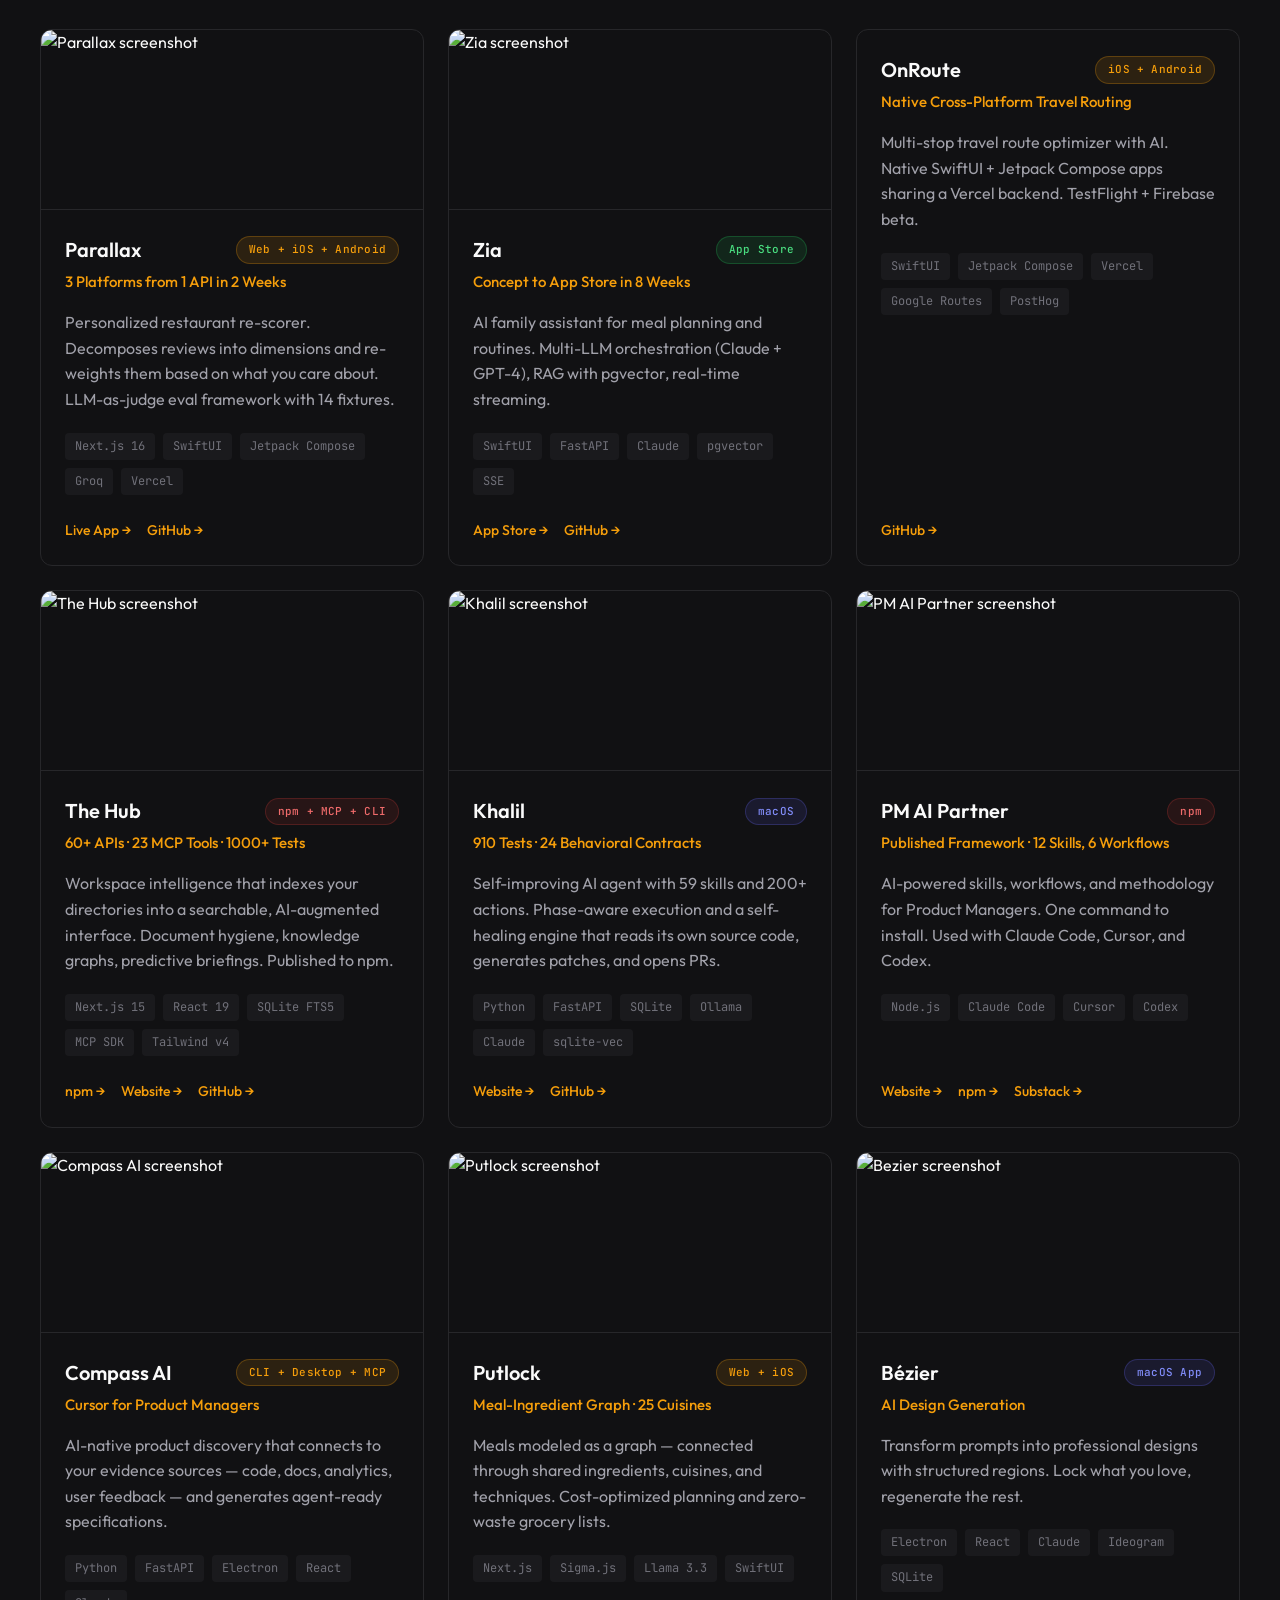
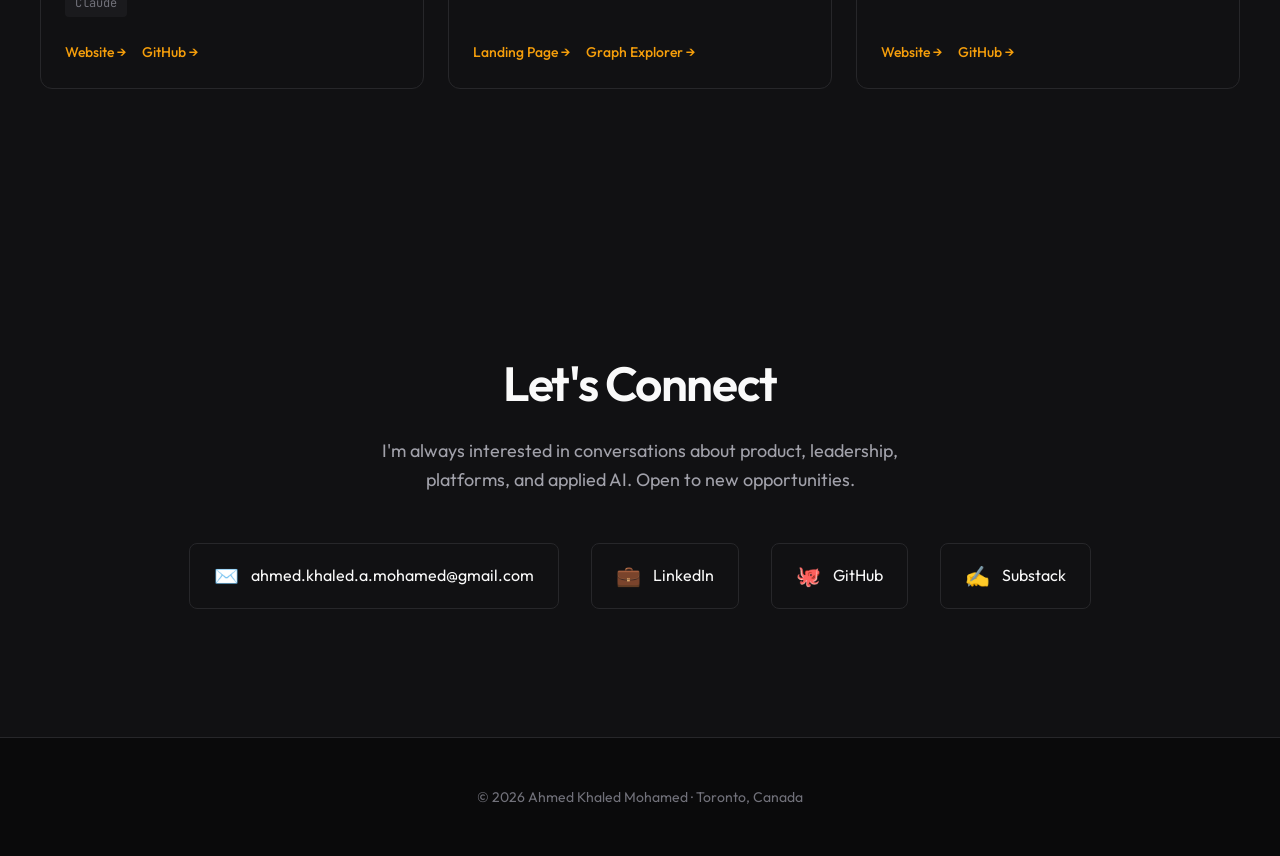
==== commit ff72fbf9: "Fix inaccurate metrics and claims on personal website - Hero: "20% to 80%" → "0 to 100% across 13 co" ====
--- a/index.html
+++ b/index.html
@@ -45,9 +45,9 @@
                 <p class="hero-label">Platform · Product · Engineering · AI</p>
                 <h1 class="hero-title">Ahmed Khaled<br>Mohamed</h1>
                 <p class="hero-subtitle">
-                    I've managed 18 engineers, owned product strategy for 700M+ users
+                    I've managed engineering organizations up to 18 engineers, owned product strategy for 700M+ users
                     at <span class="highlight">Spotify</span>, and I still build.
-                    I grew platform adoption from 20% to 80% at Delivery Hero.
+                    I built a Server-Driven UI platform from scratch at Delivery Hero — 0 to 100% homescreen coverage across 13 countries.
                     I build the dashboards, pipelines, and tools my teams use to make decisions.
                 </p>
                 <p class="hero-subtitle-secondary">
@@ -86,11 +86,11 @@
                             to lead messaging infrastructure for 700M+ users.
                         </p>
                         <p>
-                            My background includes 6+ years as an Engineering Manager leading 
-                            distributed teams (up to 18 engineers). That experience shapes how I 
-                            operate: I drive architecture-level decisions, build platforms as extensible 
-                            systems, and balance scalability, velocity, and user experience through 
-                            clear tradeoffs.
+                            My background includes 6+ years as an Engineering Manager, managing
+                            engineering organizations of various sizes (up to 18 engineers, 3 squads).
+                            That experience shapes how I operate: I drive architecture-level decisions,
+                            build platforms as extensible systems, and balance scalability, velocity,
+                            and user experience through clear tradeoffs.
                         </p>
                         <p>
                             I'm particularly interested in platform, infrastructure, and AI-driven 
@@ -143,9 +143,9 @@
                     <div class="philosophy-card">
                         <h3>Build the Builders</h3>
                         <p>
-                            My job isn't to be the best engineer or PM. It's to make everyone 
-                            around me better. I've mentored engineers to senior, EMs to domain leads. 
-                            That's the legacy that matters.
+                            My job isn't to be the best engineer or PM. It's to make everyone
+                            around me better. I've grown engineers to senior, a senior into an EM,
+                            and mentored seniors to staff. That's the legacy that matters.
                         </p>
                     </div>
                     <div class="philosophy-card">
@@ -286,14 +286,15 @@
                                 <span class="timeline-date">2021 – 2022</span>
                             </div>
                             <p>
-                                Led Server-Driven UI platform: 3 squads, 18 engineers, 50+ markets. 
-                                Defined platform strategy, grew adoption from 20% to 80%, 
-                                mentored 2 EMs to promotion.
+                                Built Server-Driven UI platform from scratch: 3 squads, 18 engineers
+                                across Berlin and Asia. Grew homescreen coverage from 0% to 100%
+                                across 13 countries. Grew a senior engineer into an EM role;
+                                mentored 2 senior engineers to staff level.
                             </p>
                             <div class="timeline-tags">
-                                <span>Managing Managers</span>
+                                <span>18 Engineers</span>
                                 <span>Platform Strategy</span>
-                                <span>Global Scale</span>
+                                <span>13 Countries</span>
                             </div>
                         </div>
                     </div>
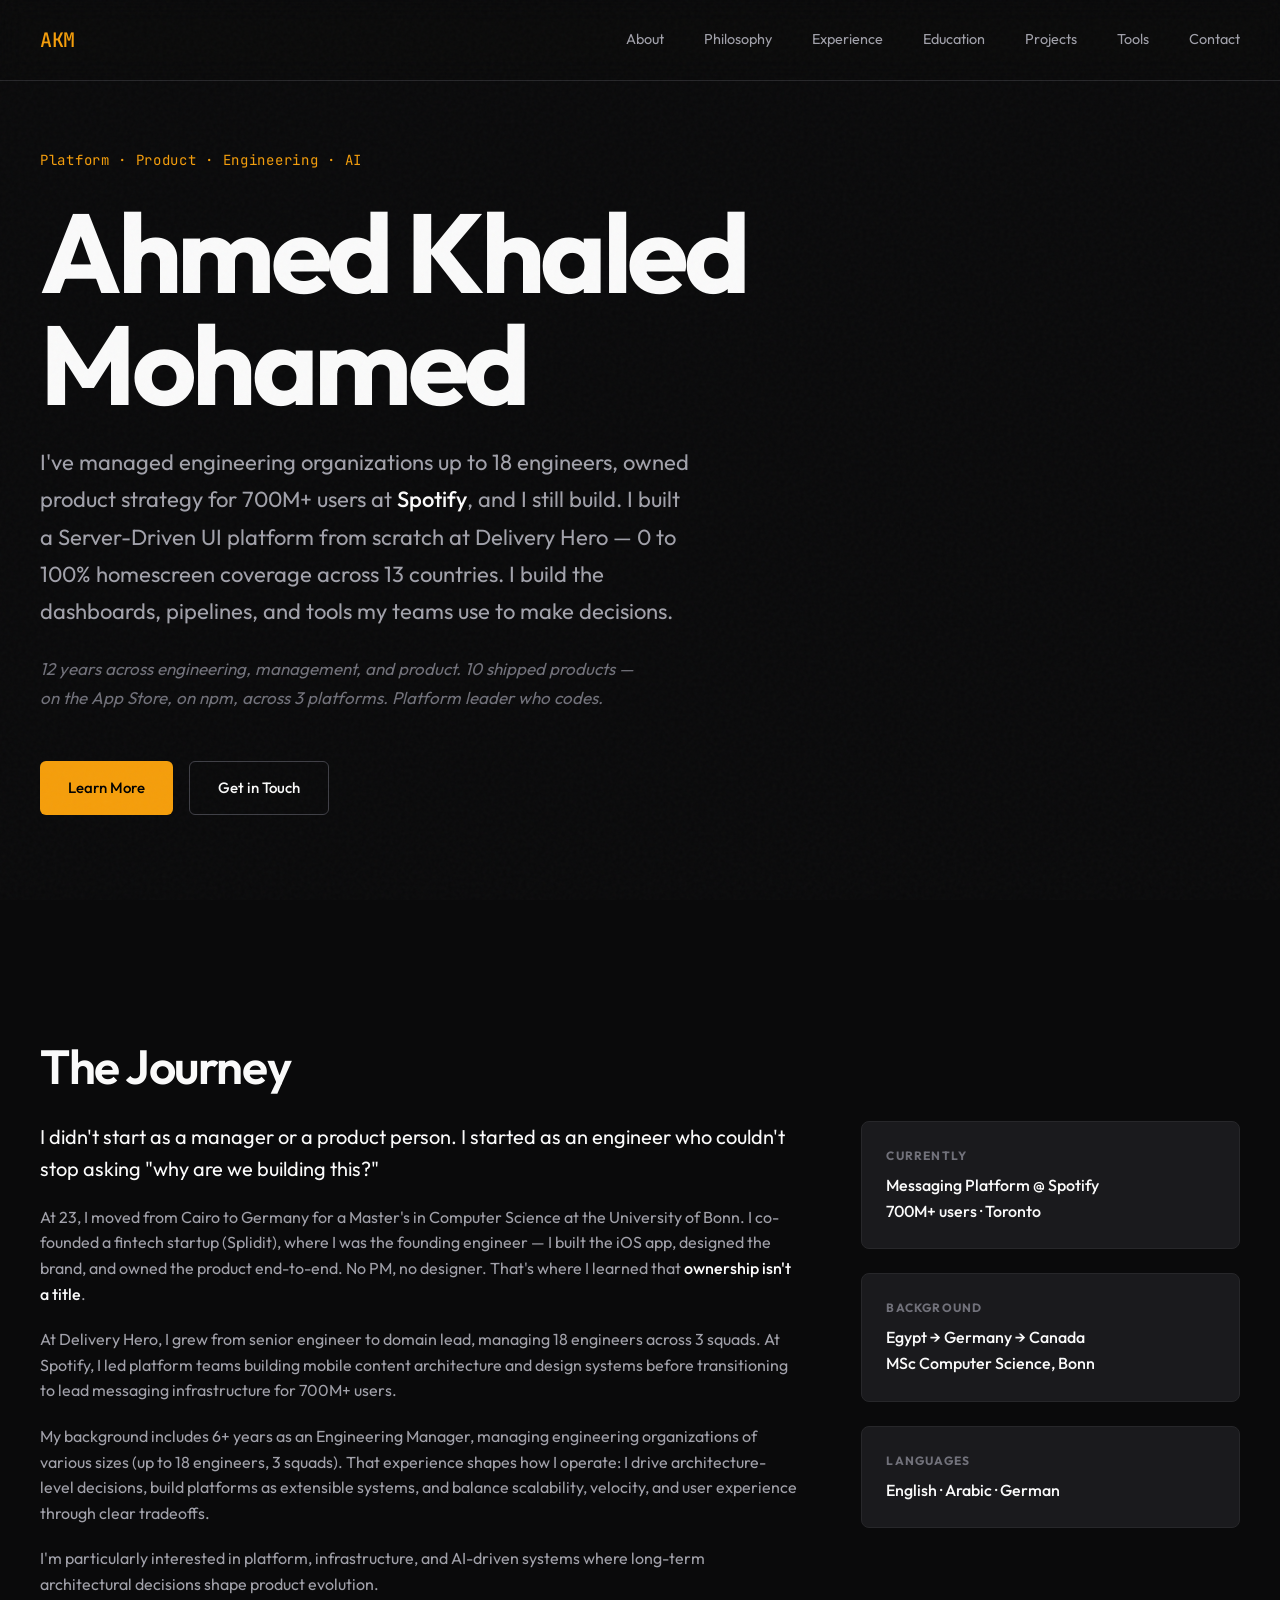
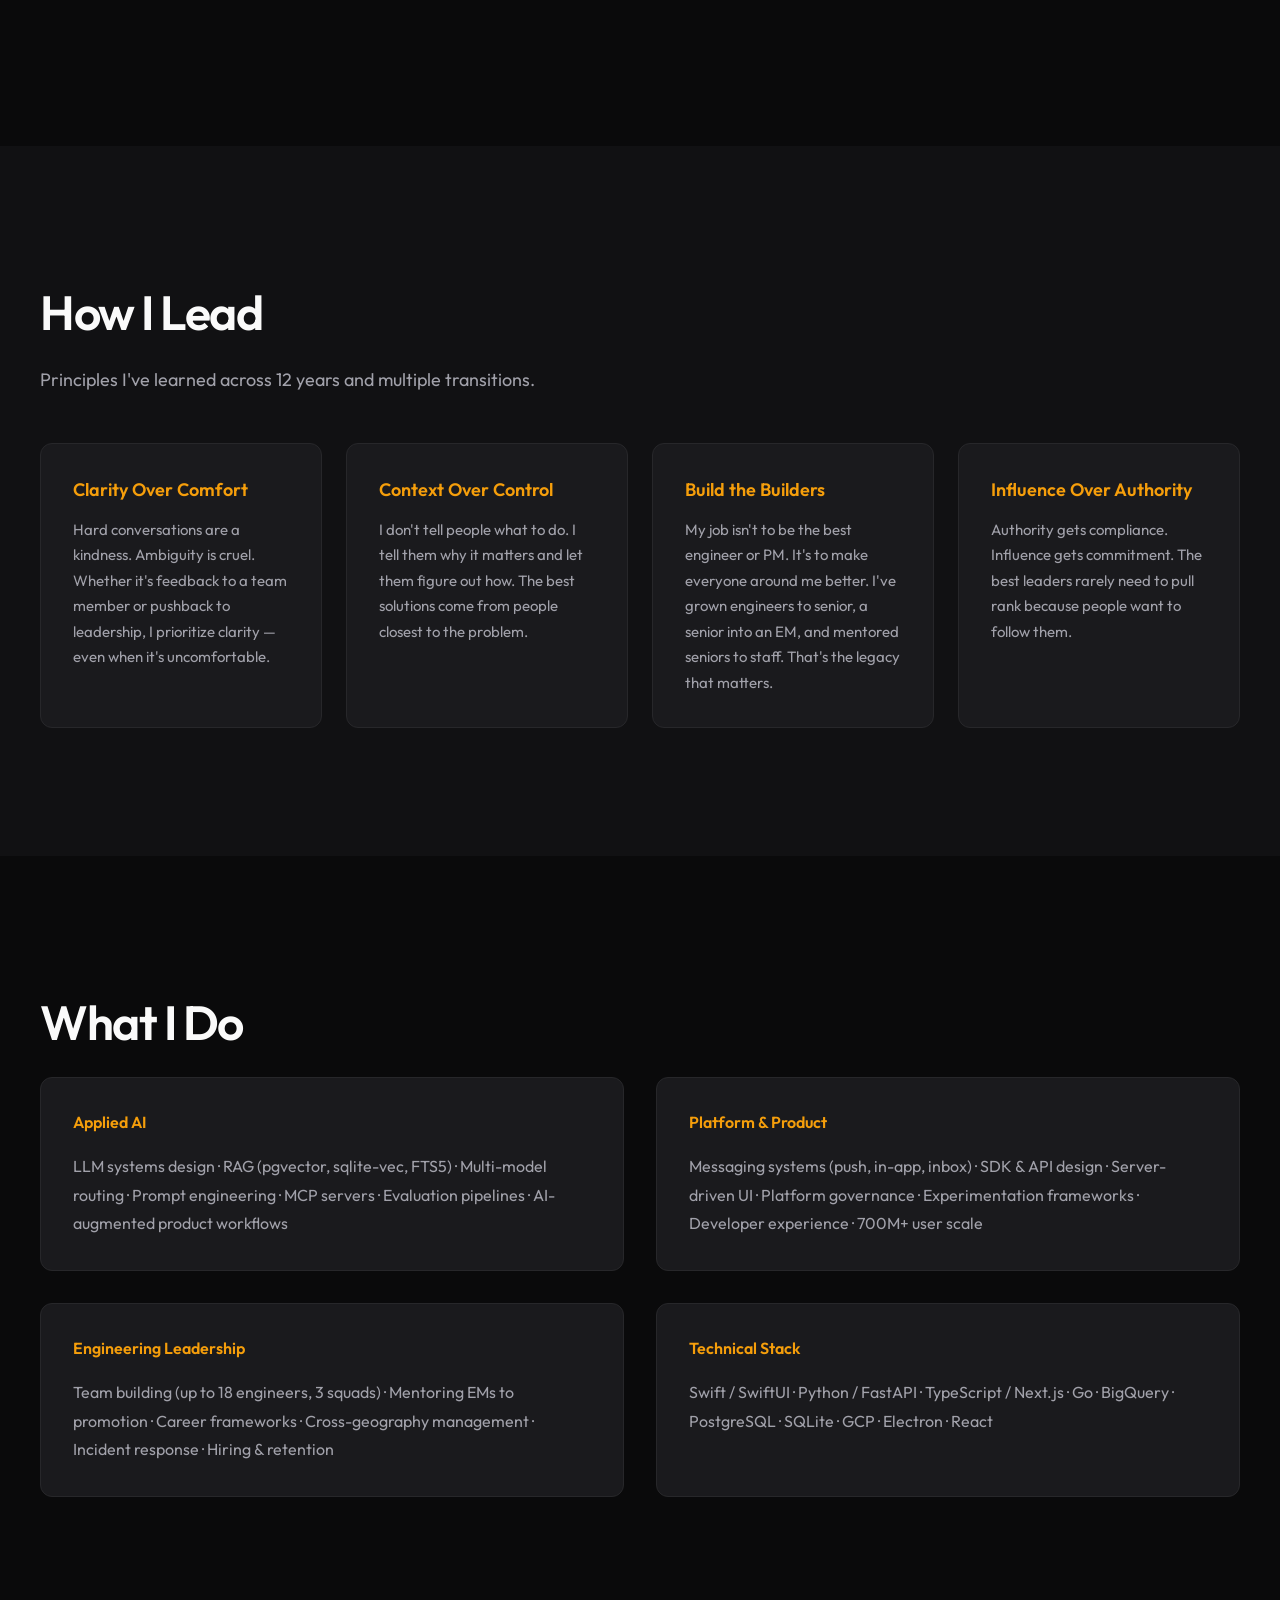
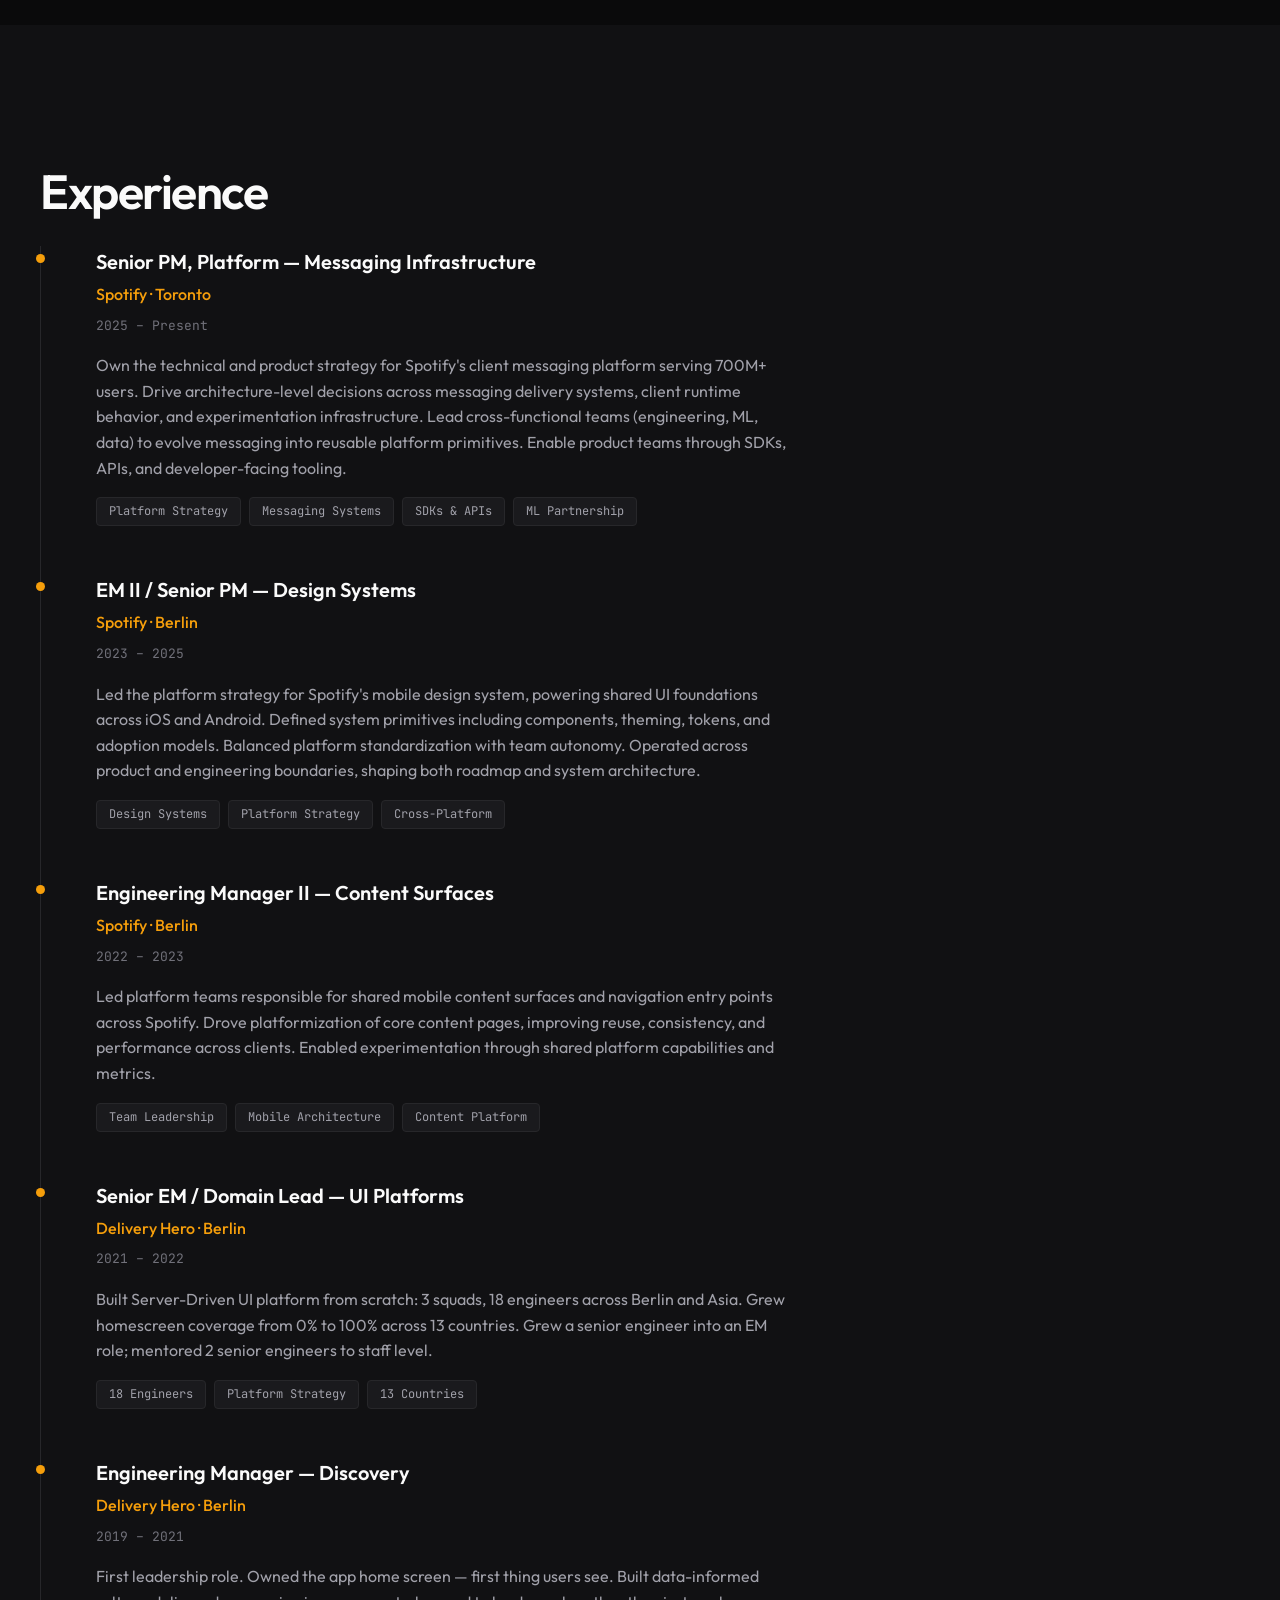
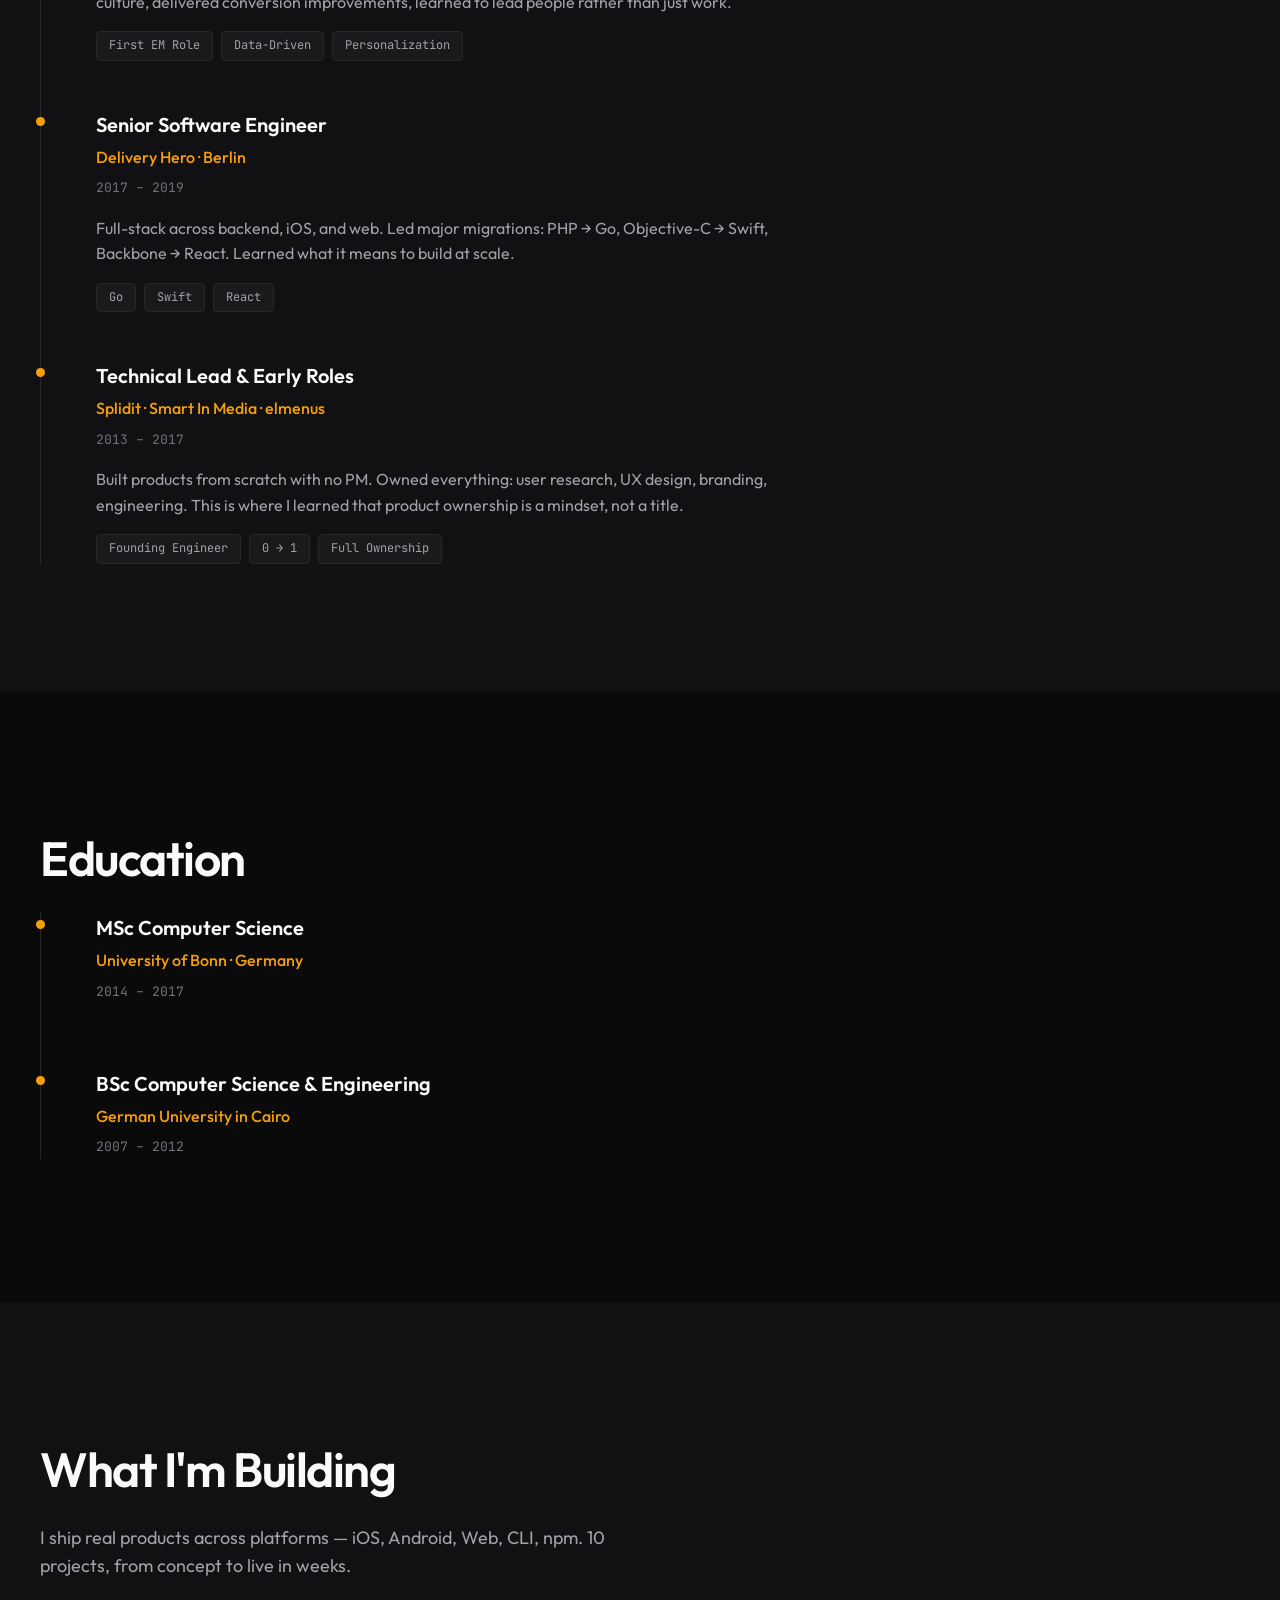
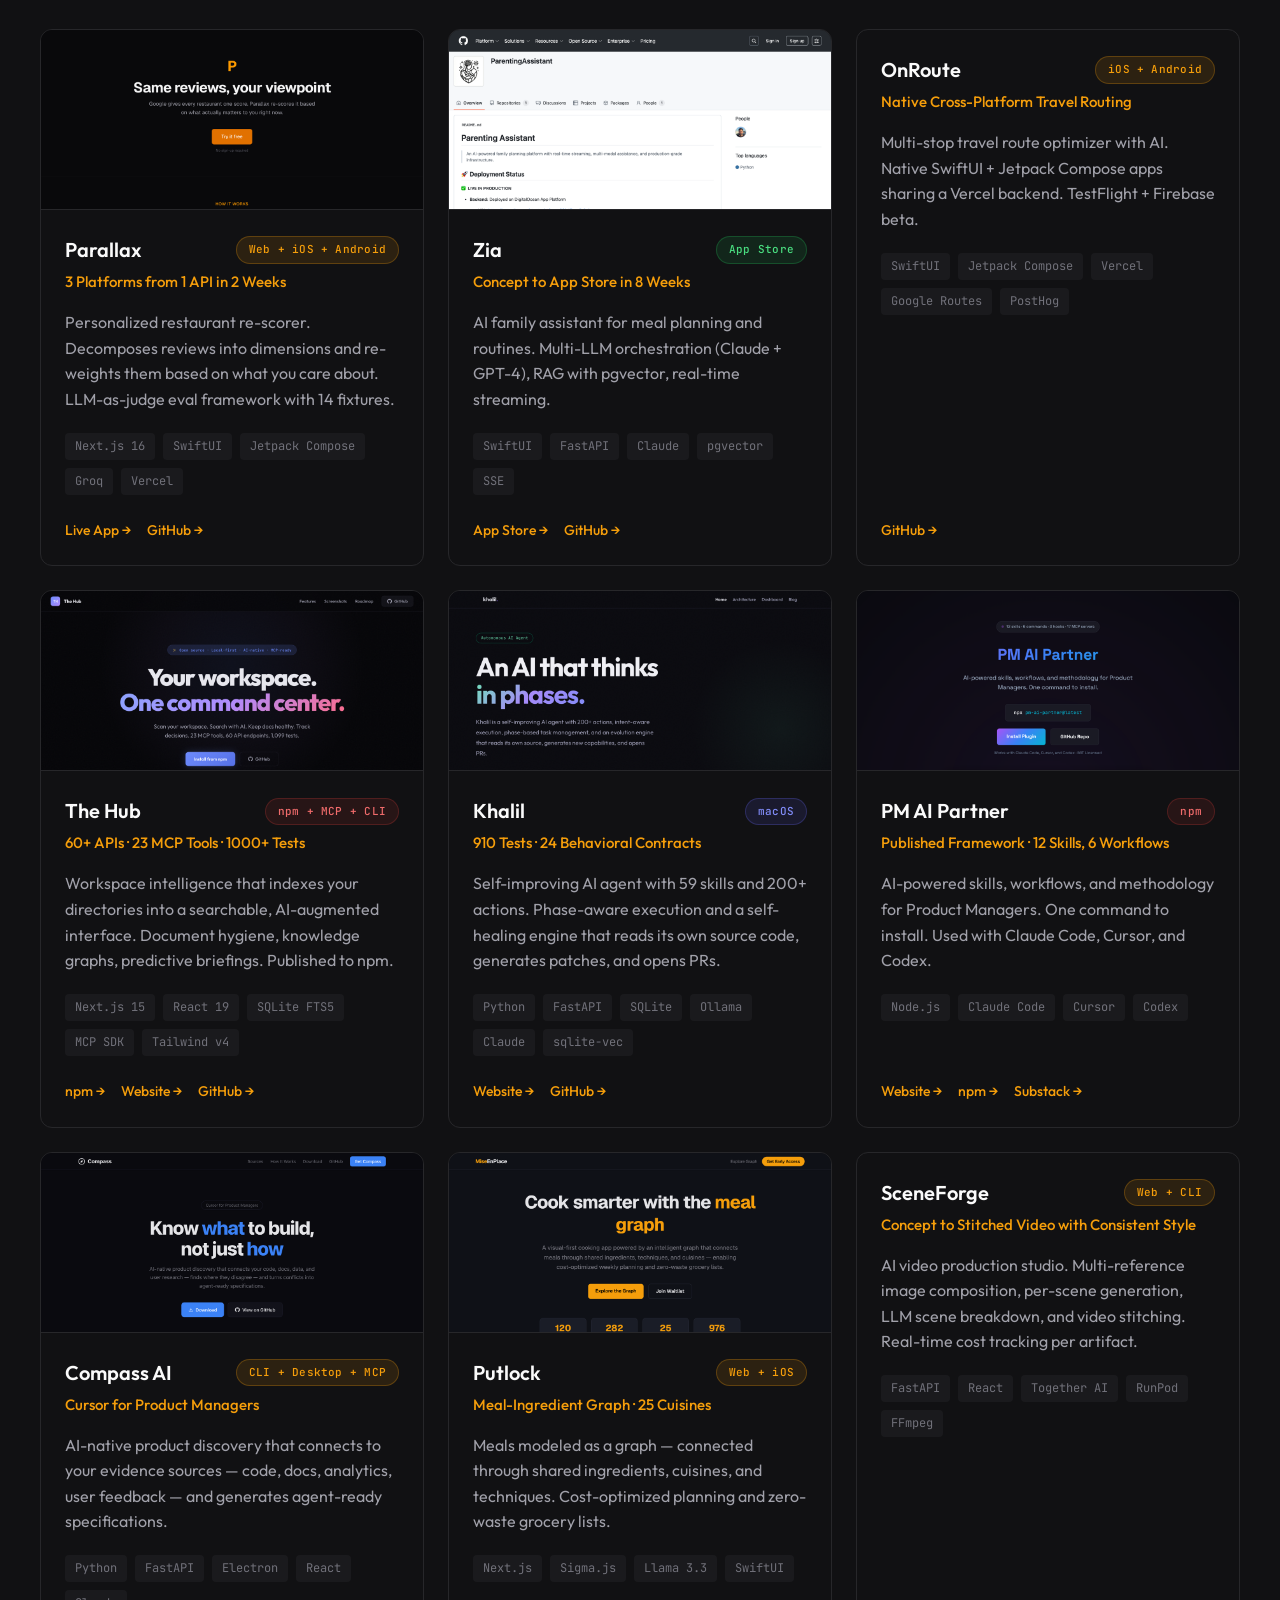
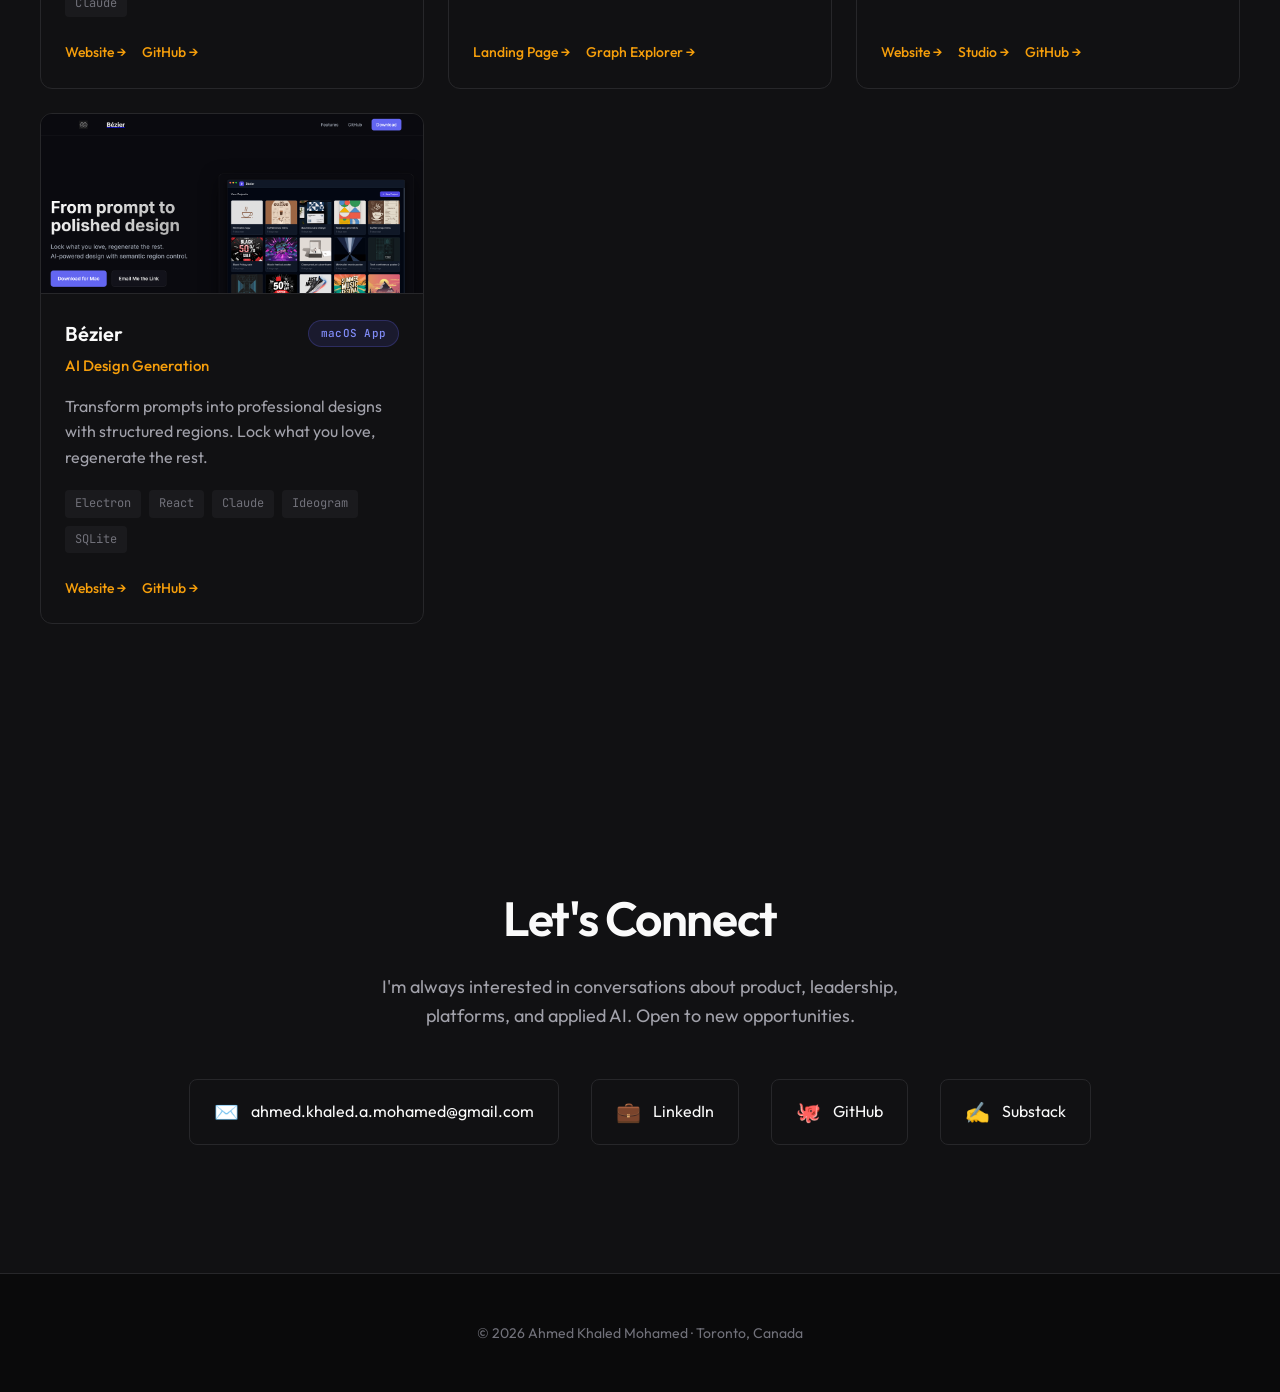
==== commit ac2b674e: "Add SceneForge project card + Tools & Stack page - SceneForge: AI video production studio (FastAPI, " ====
--- a/index.html
+++ b/index.html
@@ -33,6 +33,7 @@
                 <a href="#experience">Experience</a>
                 <a href="#education">Education</a>
                 <a href="#projects">Projects</a>
+                <a href="tools.html">Tools</a>
                 <a href="#contact">Contact</a>
             </div>
         </div>
@@ -52,7 +53,7 @@
                 </p>
                 <p class="hero-subtitle-secondary">
                     12 years across engineering, management, and product.
-                    8 shipped products — on the App Store, on npm, across 3 platforms.
+                    10 shipped products — on the App Store, on npm, across 3 platforms.
                     Platform leader who codes.
                 </p>
                 <div class="hero-cta">
@@ -400,7 +401,7 @@
                 <h2 class="section-title">What I'm Building</h2>
                 <p class="section-subtitle">
                     I ship real products across platforms — iOS, Android, Web, CLI, npm.
-                    9 projects, from concept to live in weeks.
+                    10 projects, from concept to live in weeks.
                 </p>
 
                 <div class="projects-grid">
@@ -612,6 +613,33 @@
                             <div class="project-links">
                                 <a href="https://mealgraph.vercel.app" class="project-link" target="_blank">Landing Page →</a>
                                 <a href="https://mealgraph.vercel.app/explore" class="project-link" target="_blank">Graph Explorer →</a>
+                            </div>
+                        </div>
+                    </div>
+
+                    <div id="sceneforge" class="project-card">
+                        <div class="project-card-body">
+                            <div class="project-card-header">
+                                <h3>SceneForge</h3>
+                                <span class="badge badge-live">Web + CLI</span>
+                            </div>
+                            <p class="project-tagline">Concept to Stitched Video with Consistent Style</p>
+                            <p class="project-desc">
+                                AI video production studio. Multi-reference image composition,
+                                per-scene generation, LLM scene breakdown, and video stitching.
+                                Real-time cost tracking per artifact.
+                            </p>
+                            <div class="project-stack">
+                                <span>FastAPI</span>
+                                <span>React</span>
+                                <span>Together AI</span>
+                                <span>RunPod</span>
+                                <span>FFmpeg</span>
+                            </div>
+                            <div class="project-links">
+                                <a href="https://sceneforge-sandy.vercel.app" class="project-link" target="_blank">Website →</a>
+                                <a href="https://sceneforge-studio-three.vercel.app" class="project-link" target="_blank">Studio →</a>
+                                <a href="https://github.com/ahmedkhaledmohamed/SceneForge" class="project-link" target="_blank">GitHub →</a>
                             </div>
                         </div>
                     </div>
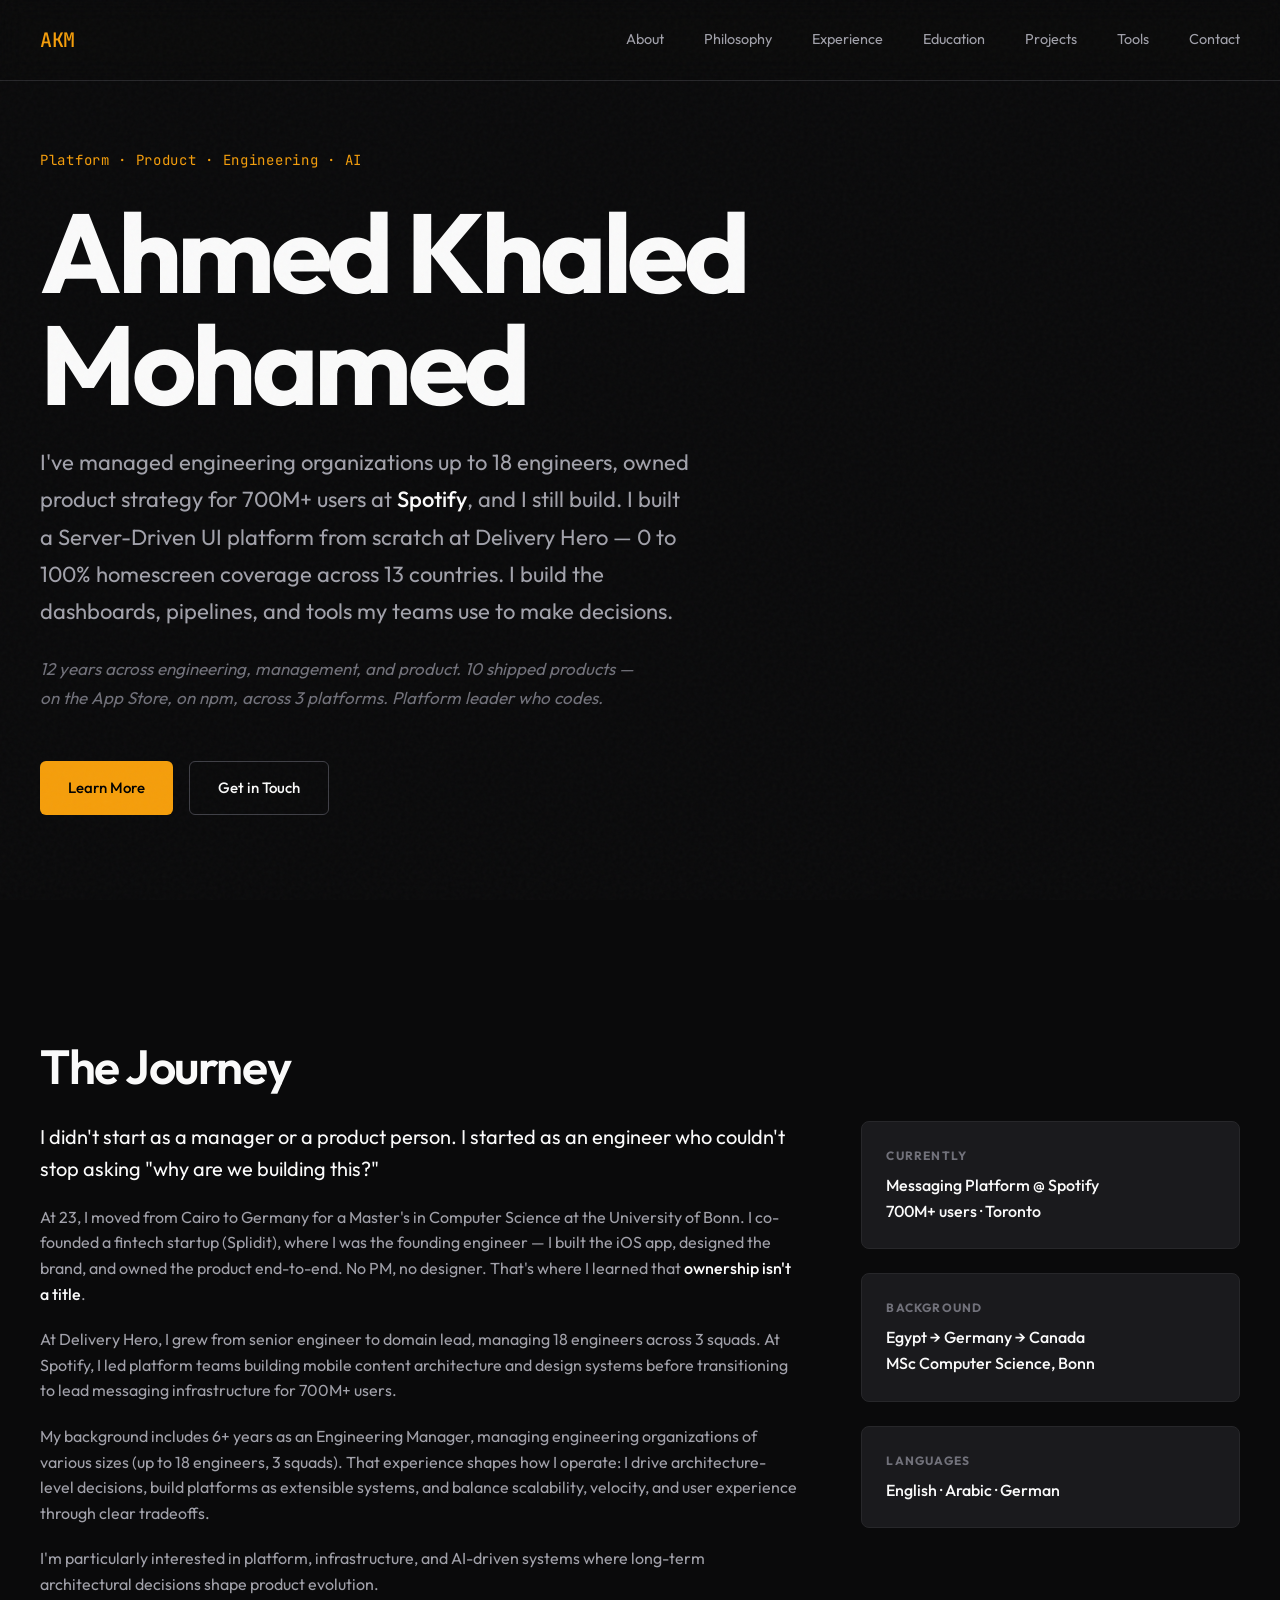
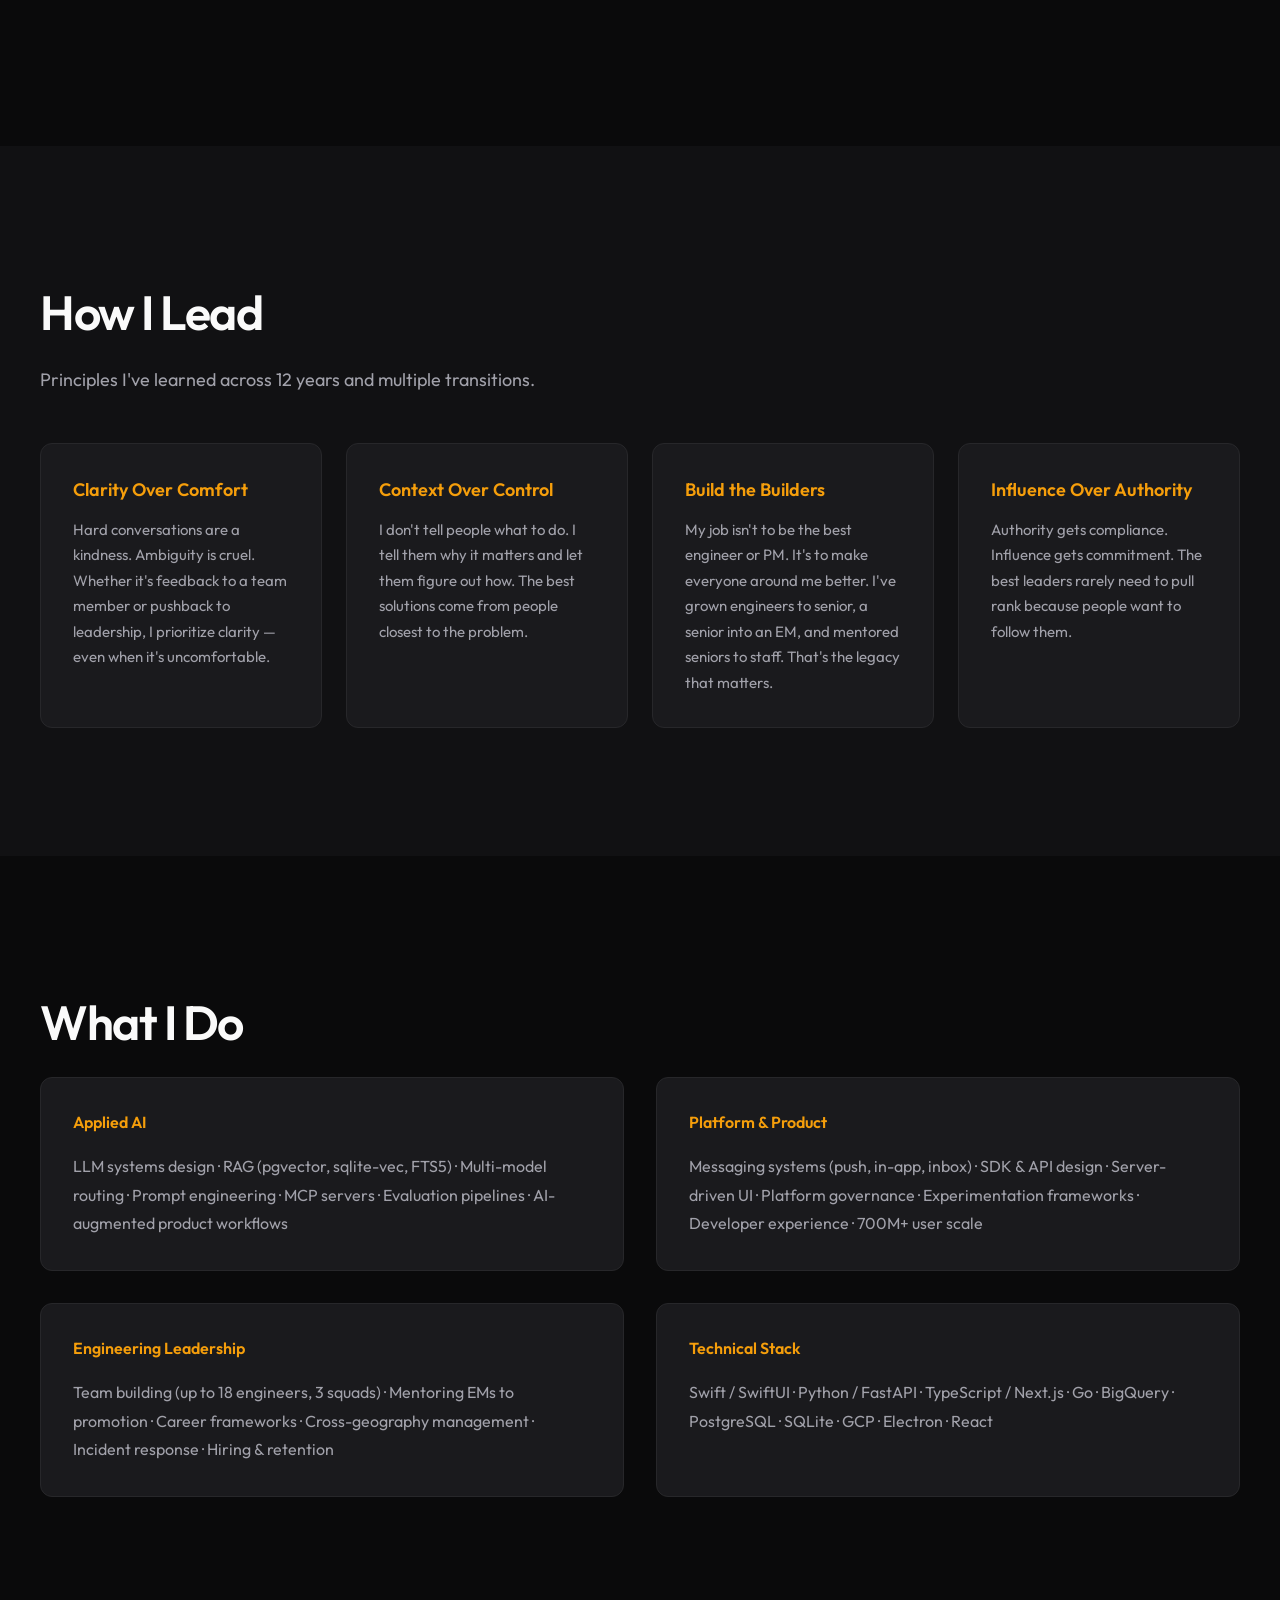
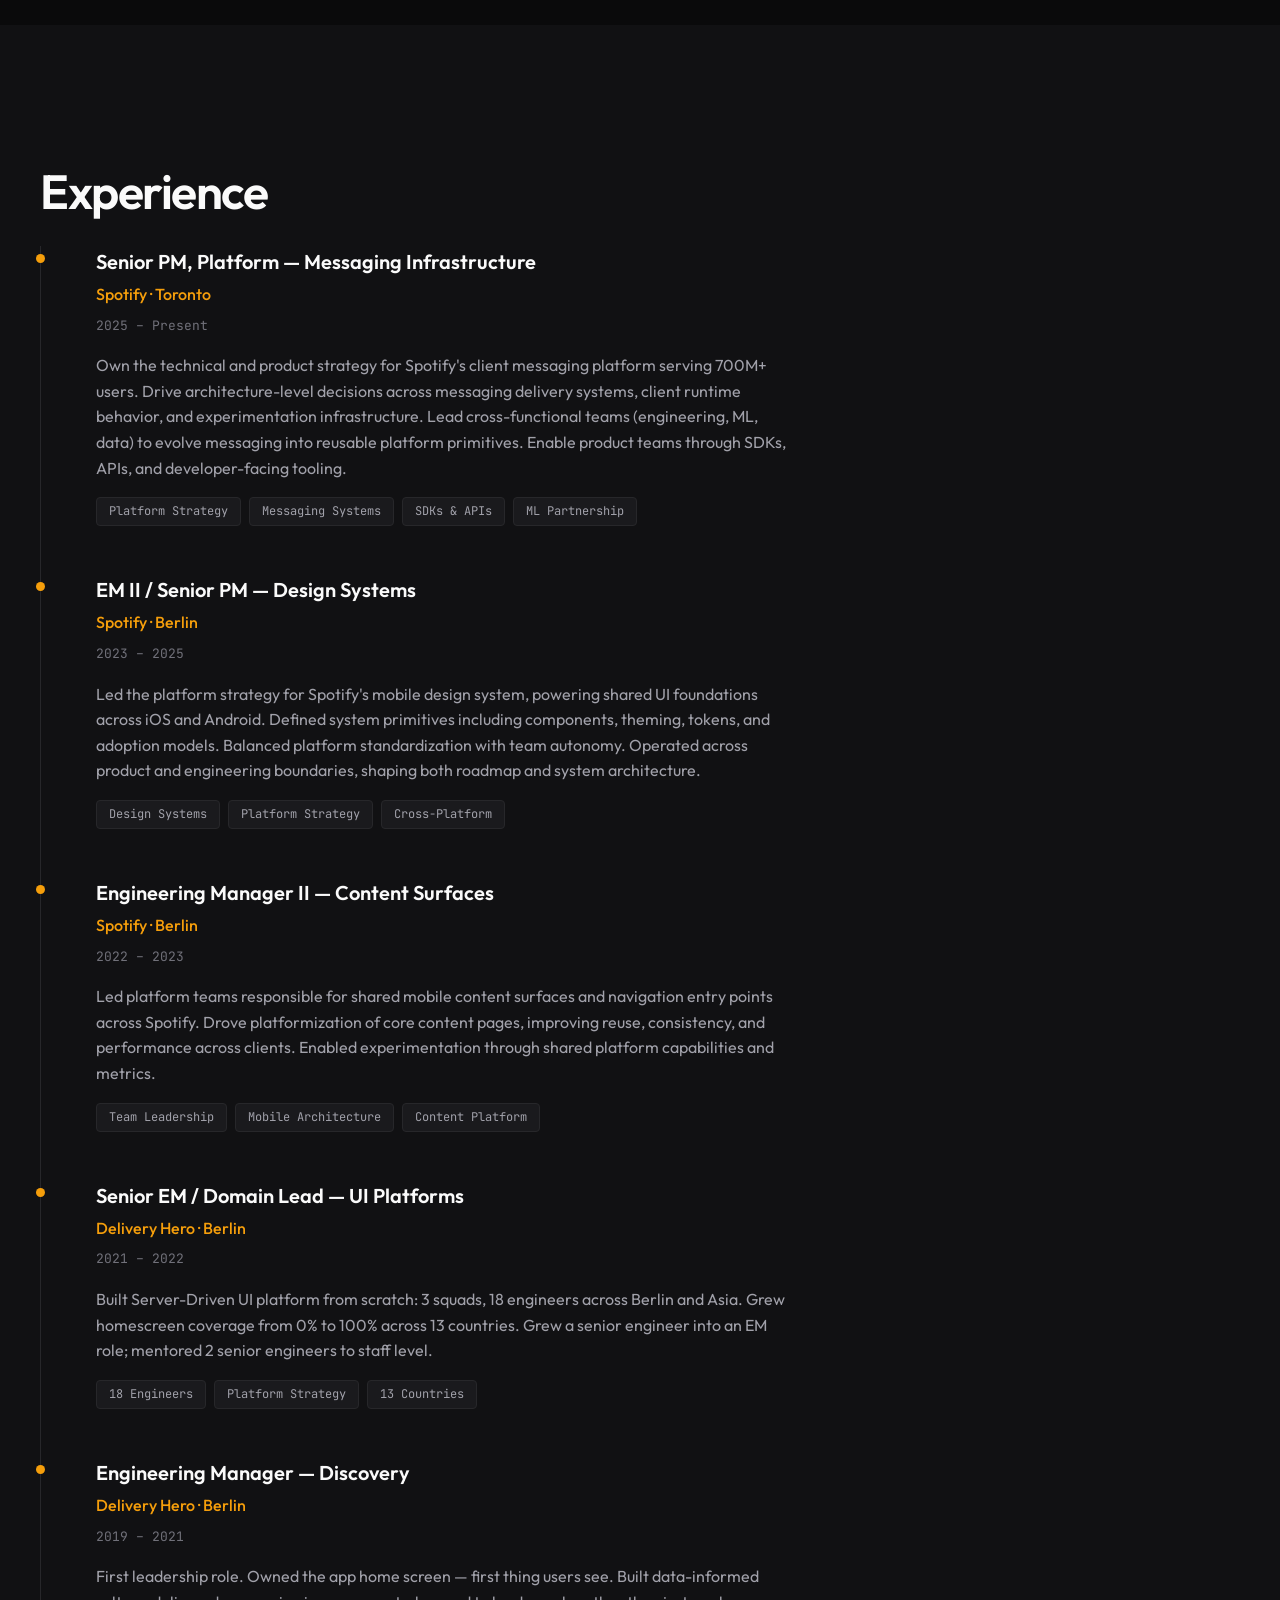
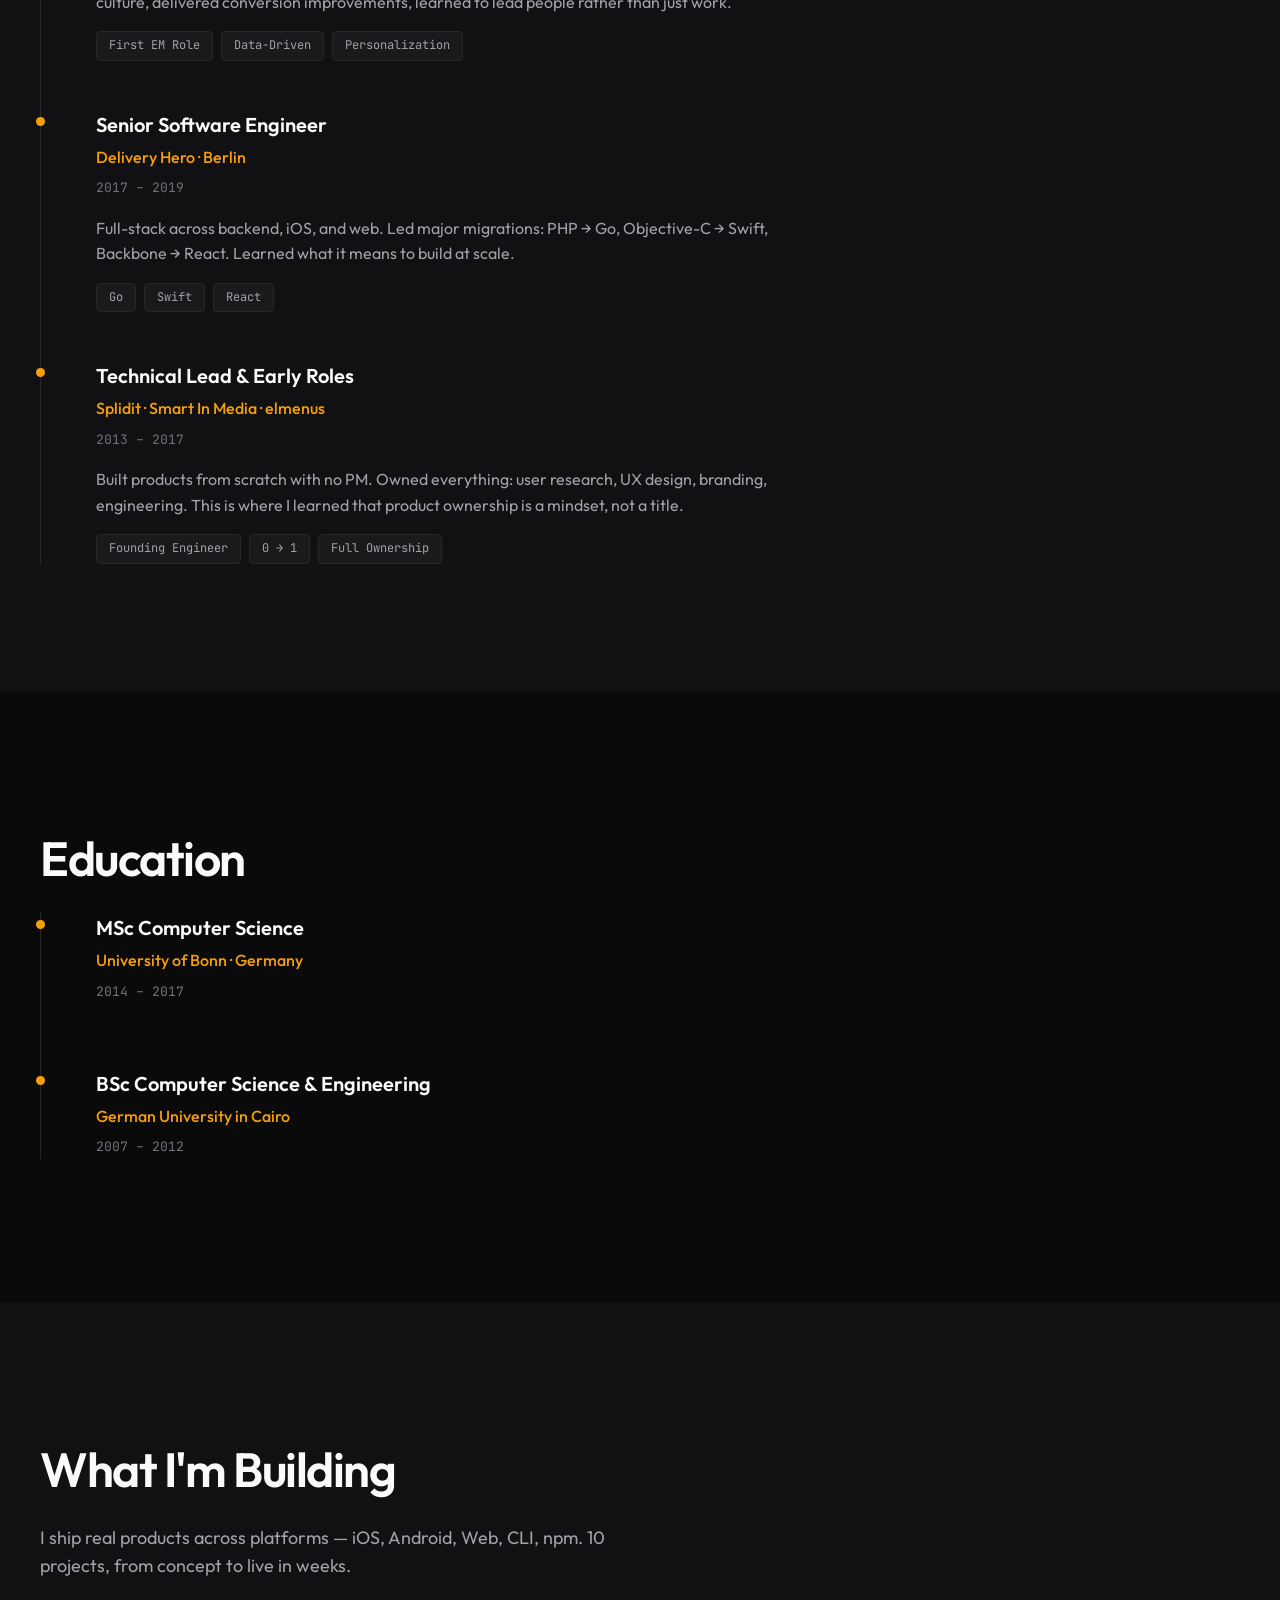
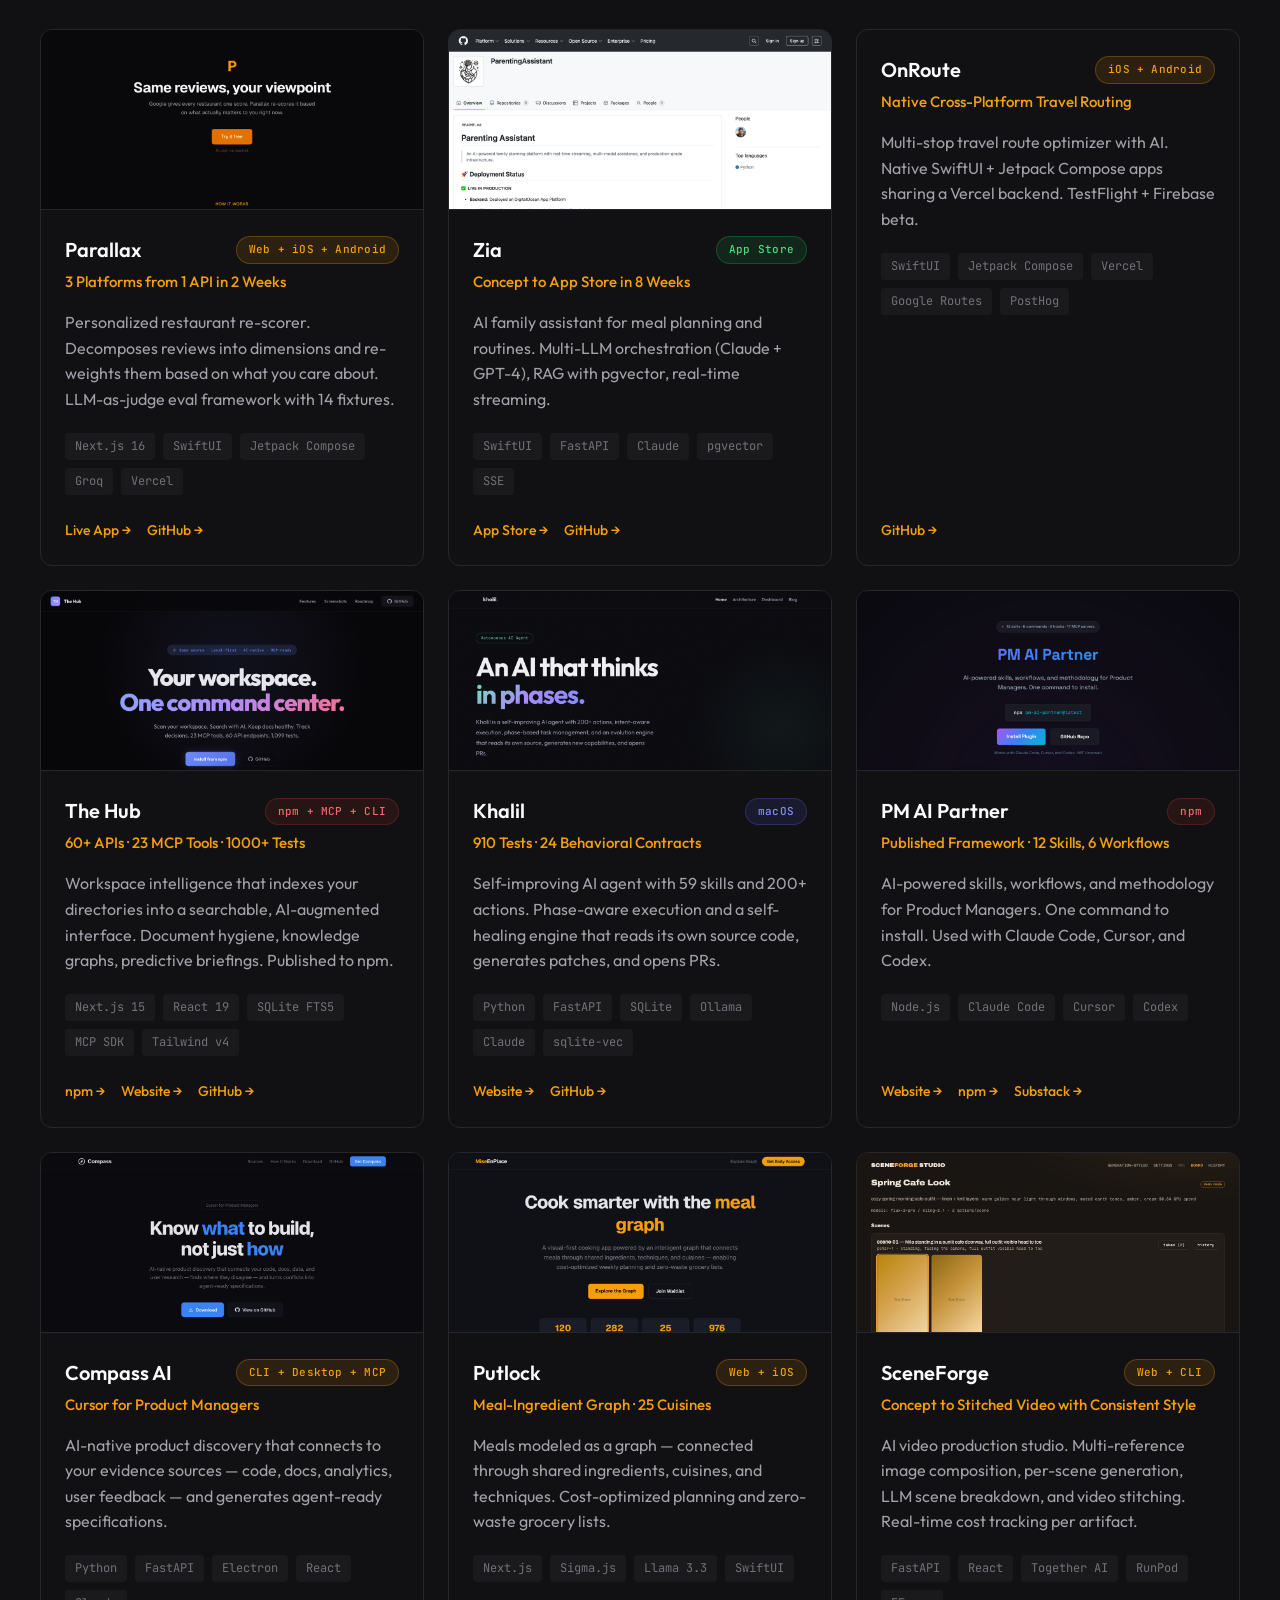
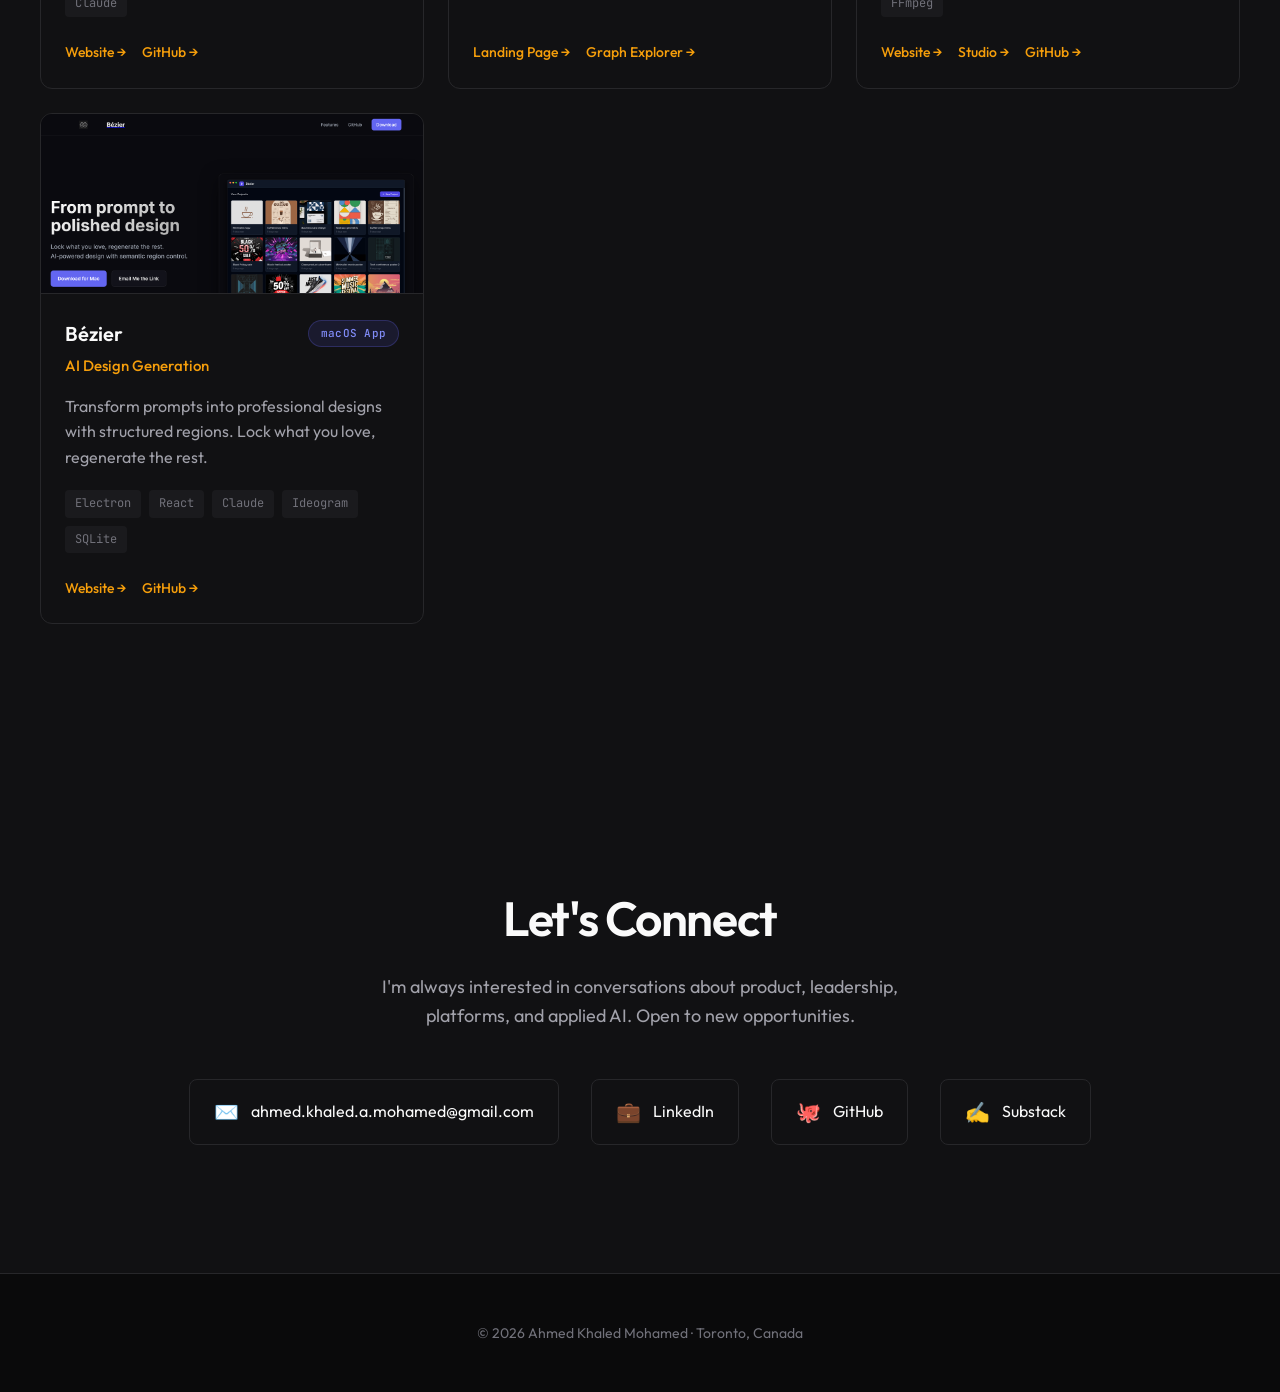
==== commit 1146abaa: "Add SceneForge screenshot to project card + README entry Fresh screenshot of the Studio demo project" ====
--- a/index.html
+++ b/index.html
@@ -618,6 +618,7 @@
                     </div>
 
                     <div id="sceneforge" class="project-card">
+                        <img src="screenshots/sceneforge.png" alt="SceneForge screenshot" class="project-screenshot" loading="lazy">
                         <div class="project-card-body">
                             <div class="project-card-header">
                                 <h3>SceneForge</h3>
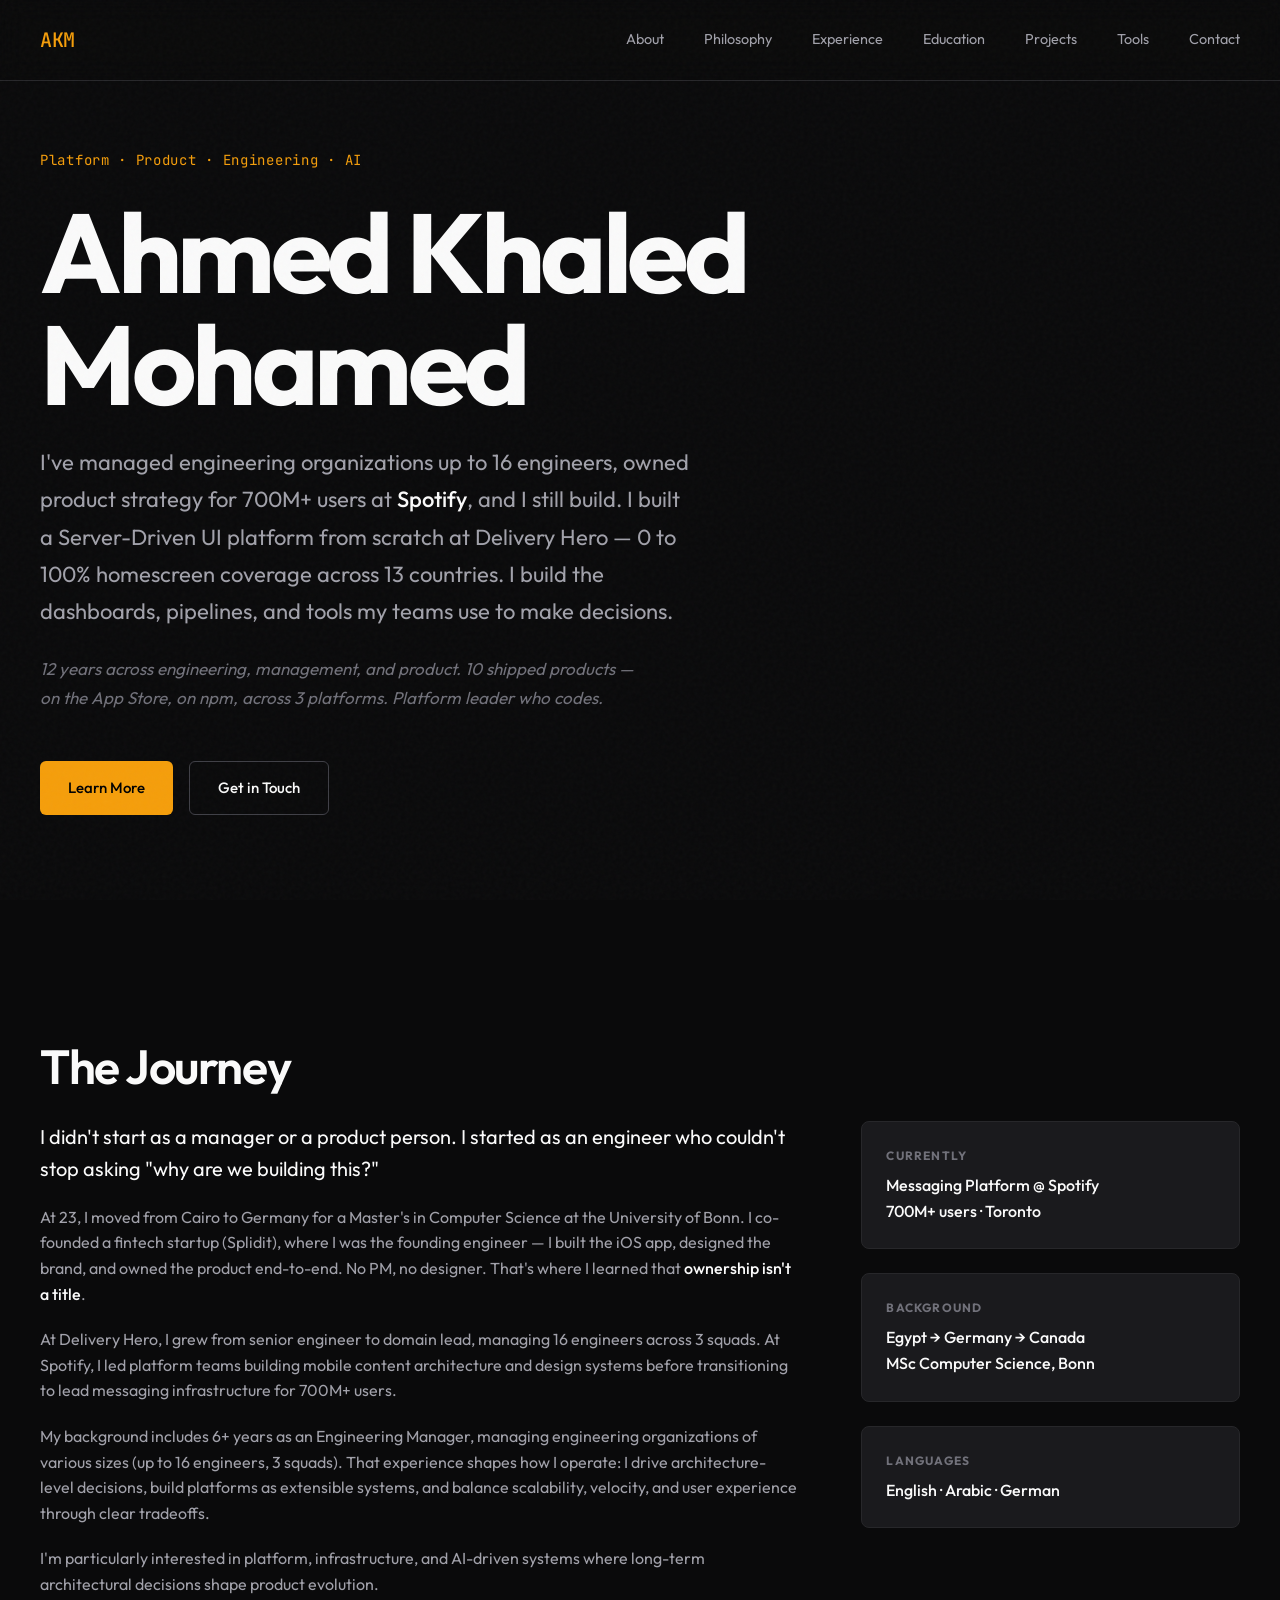
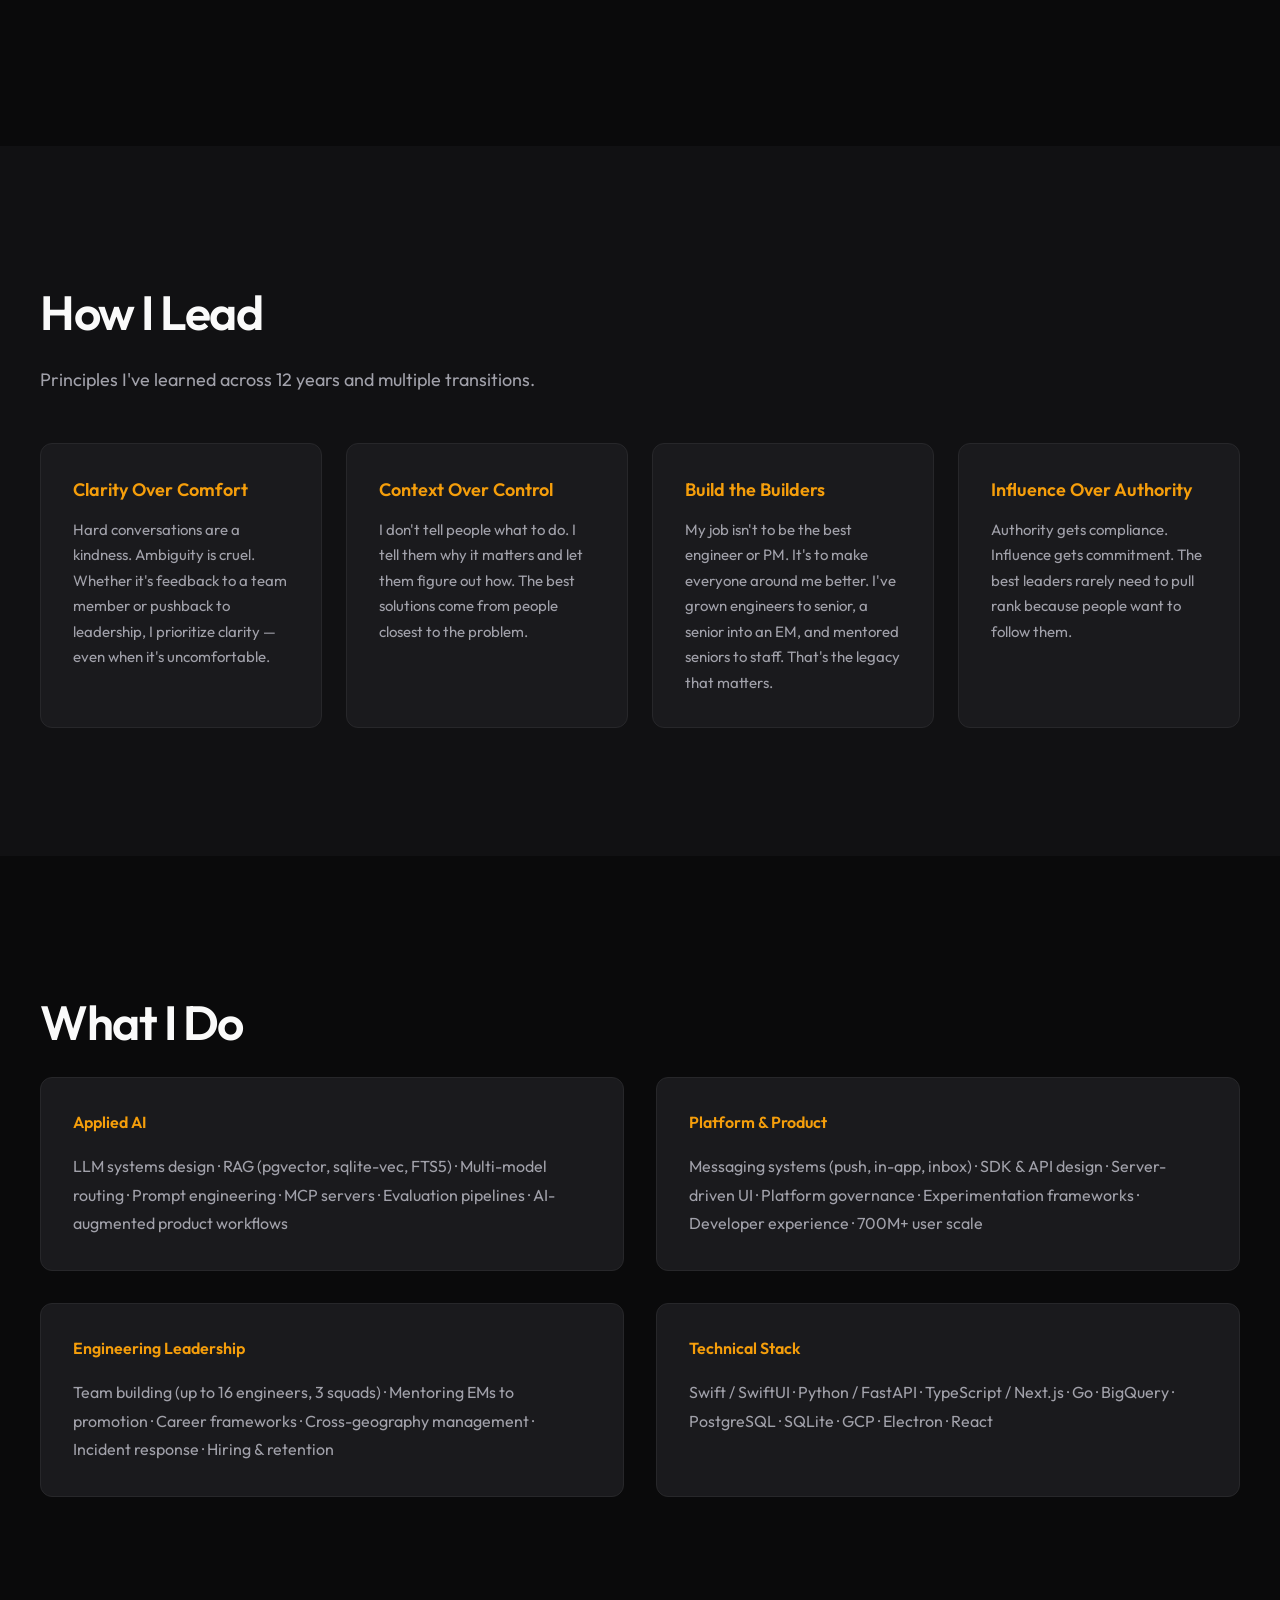
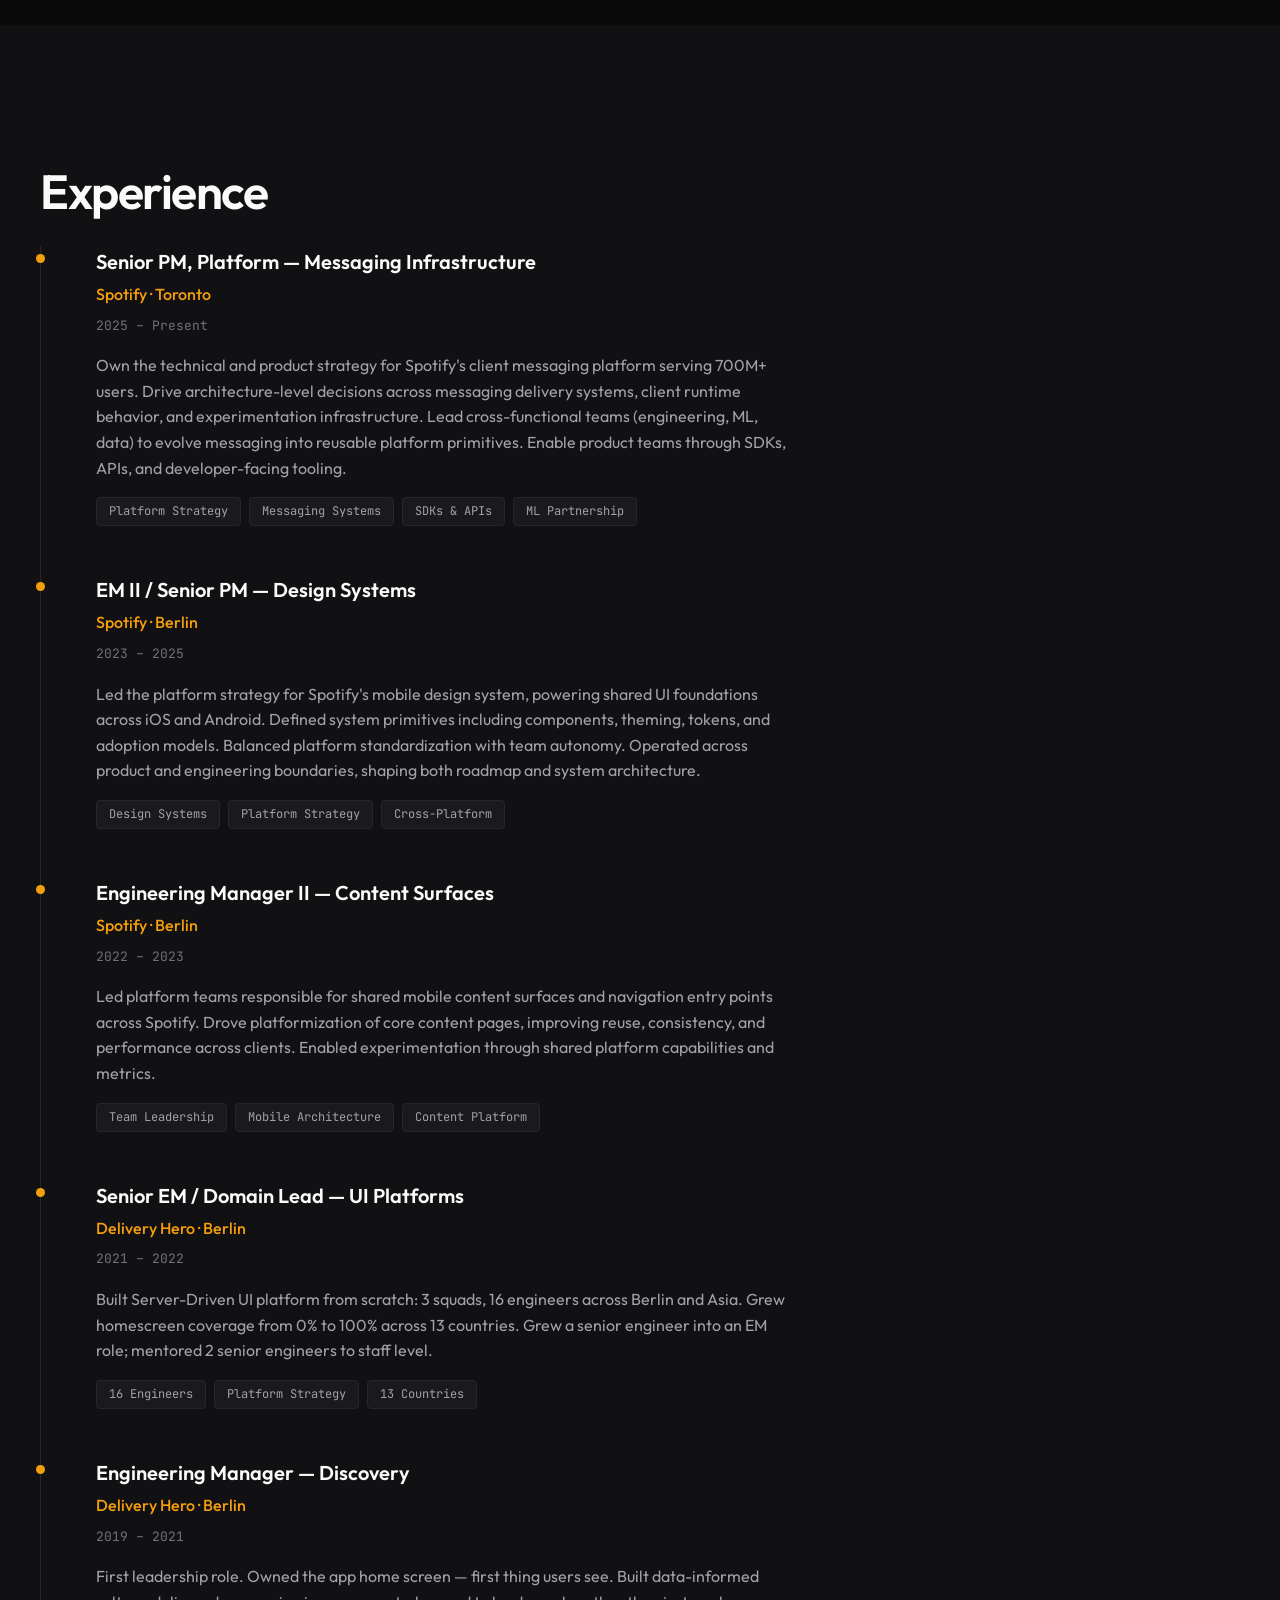
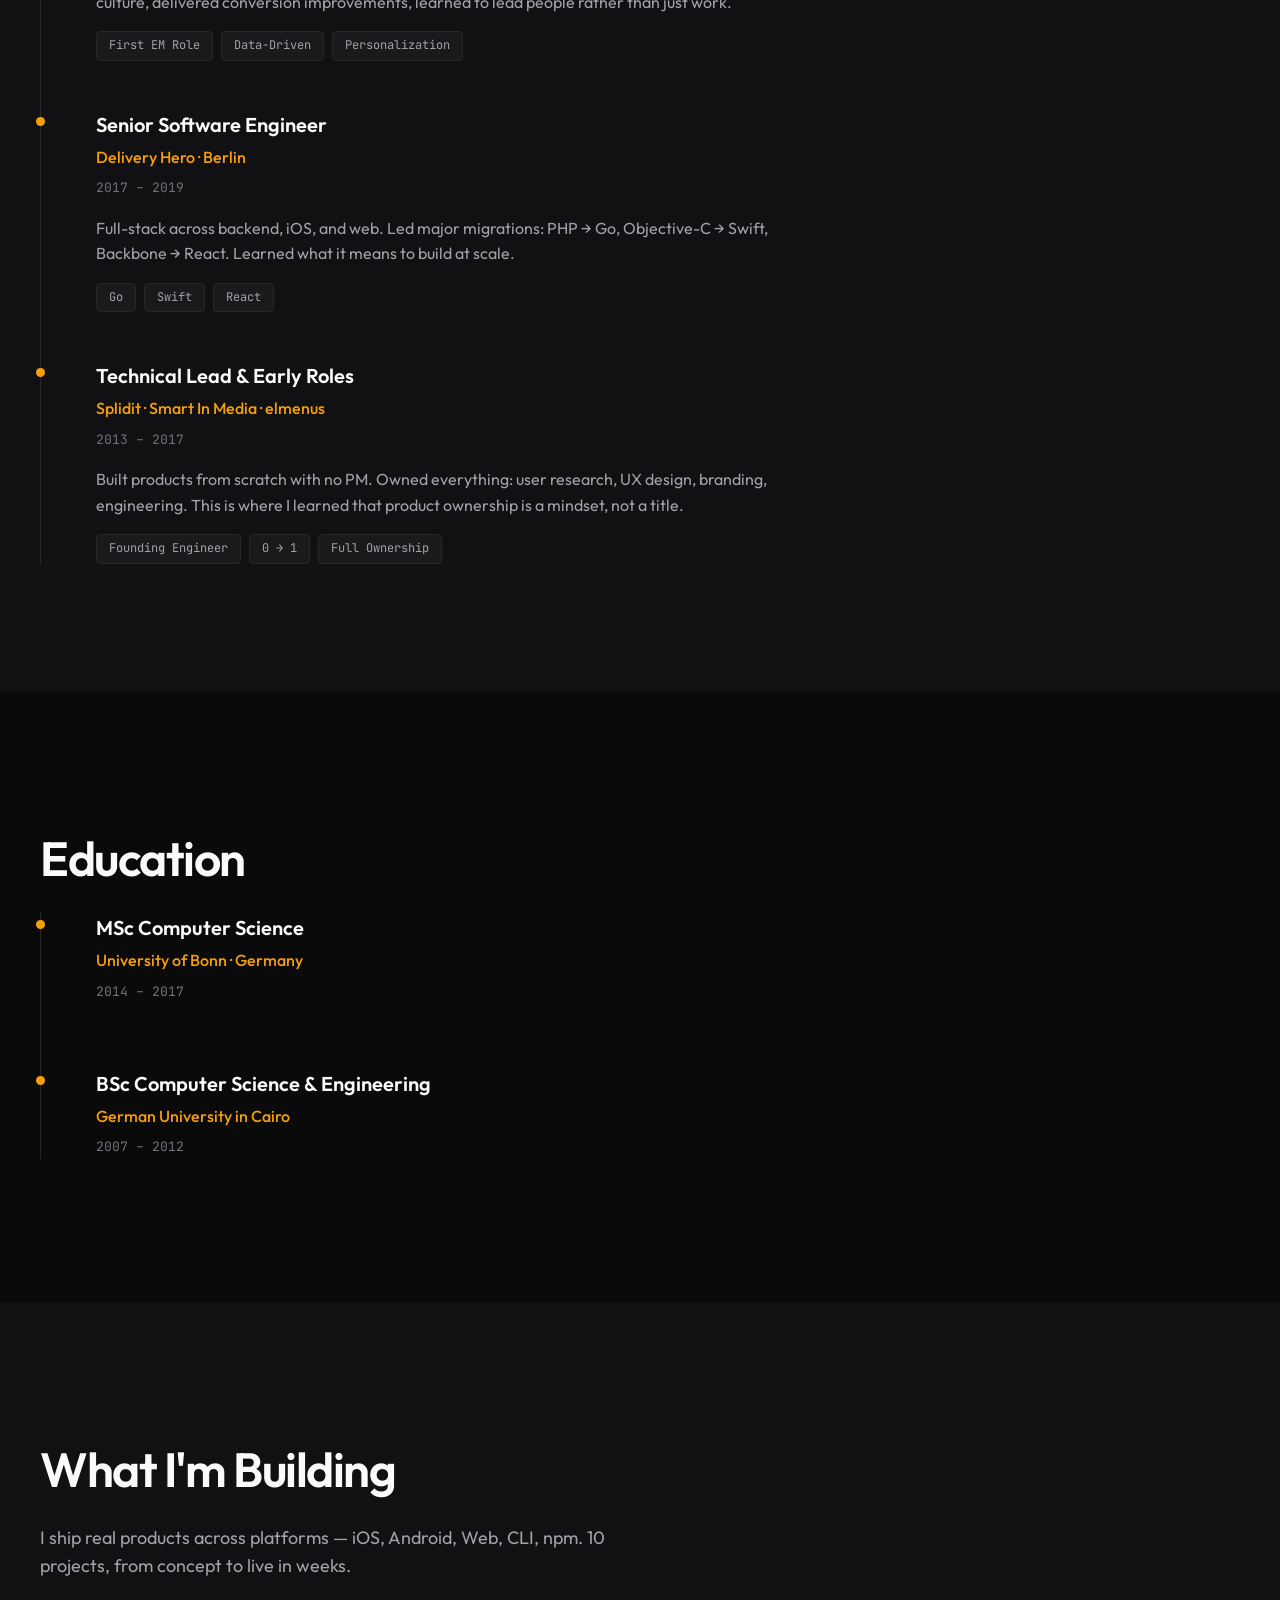
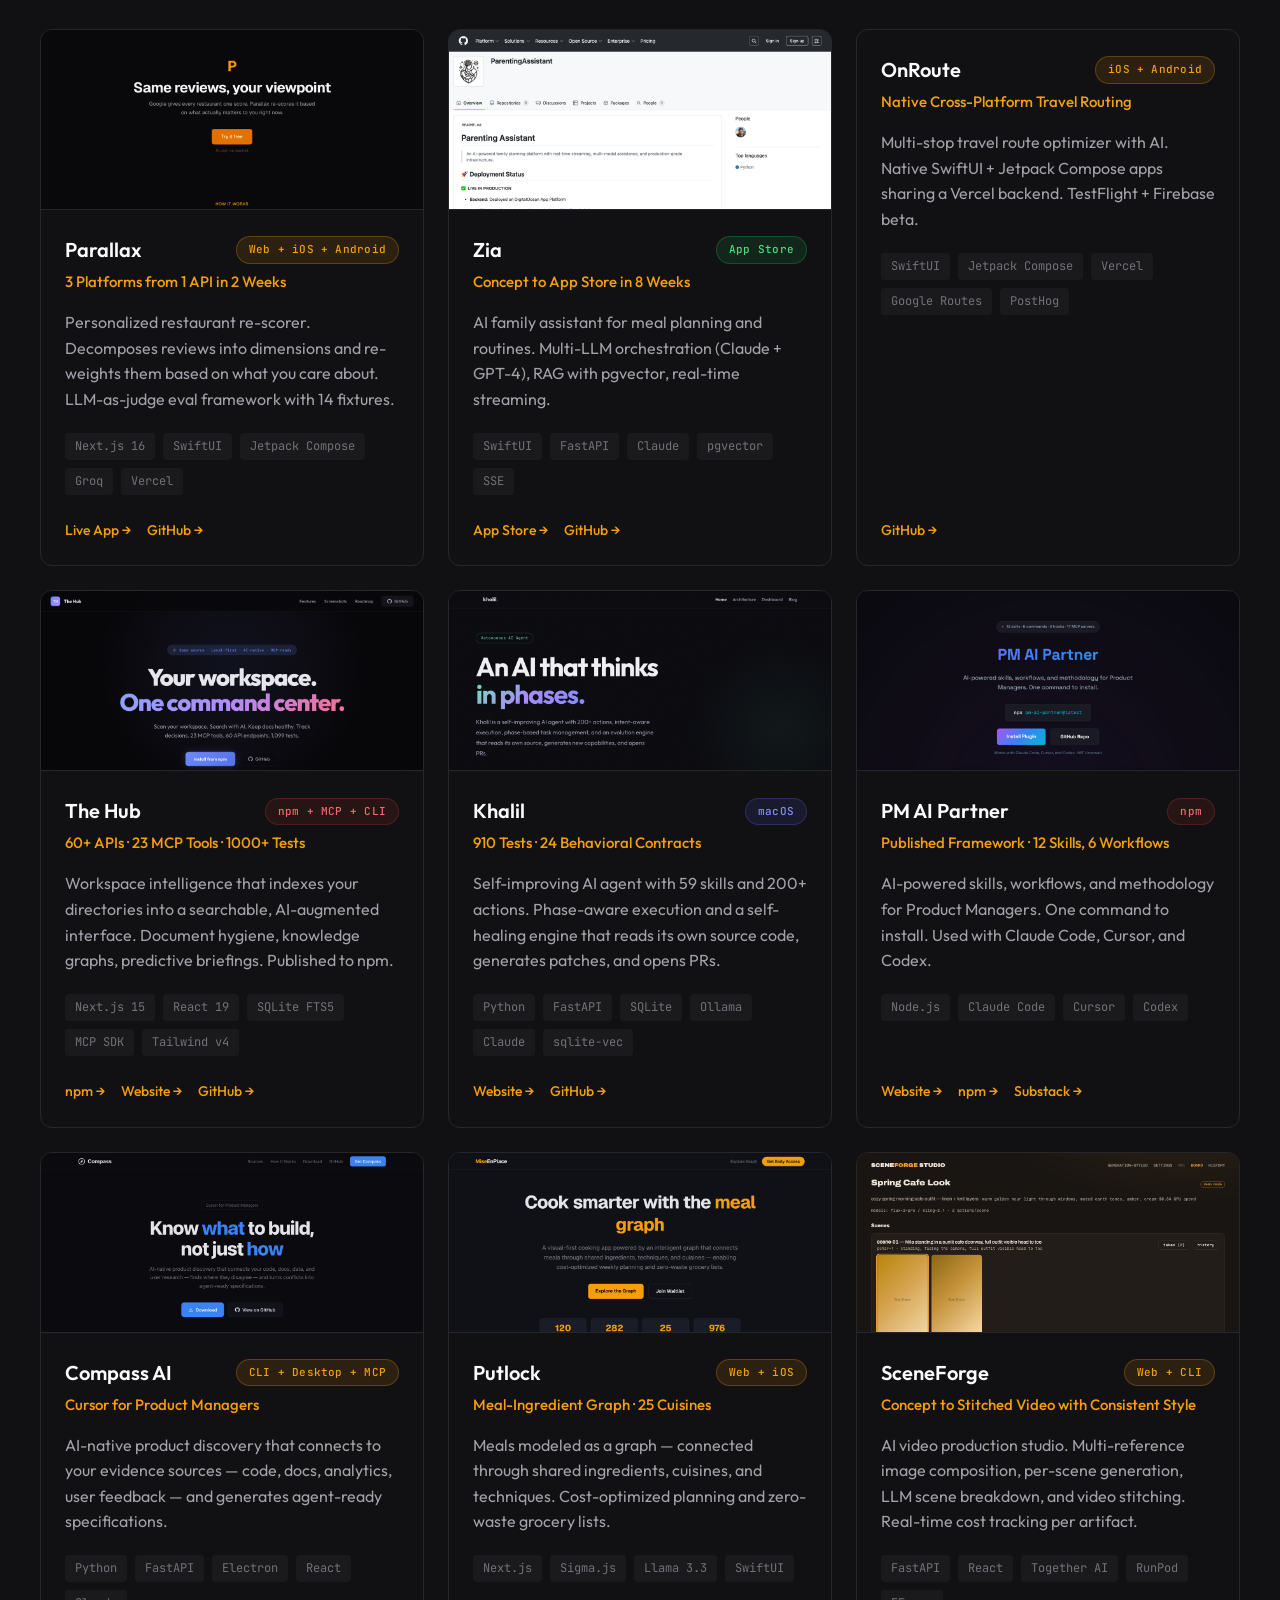
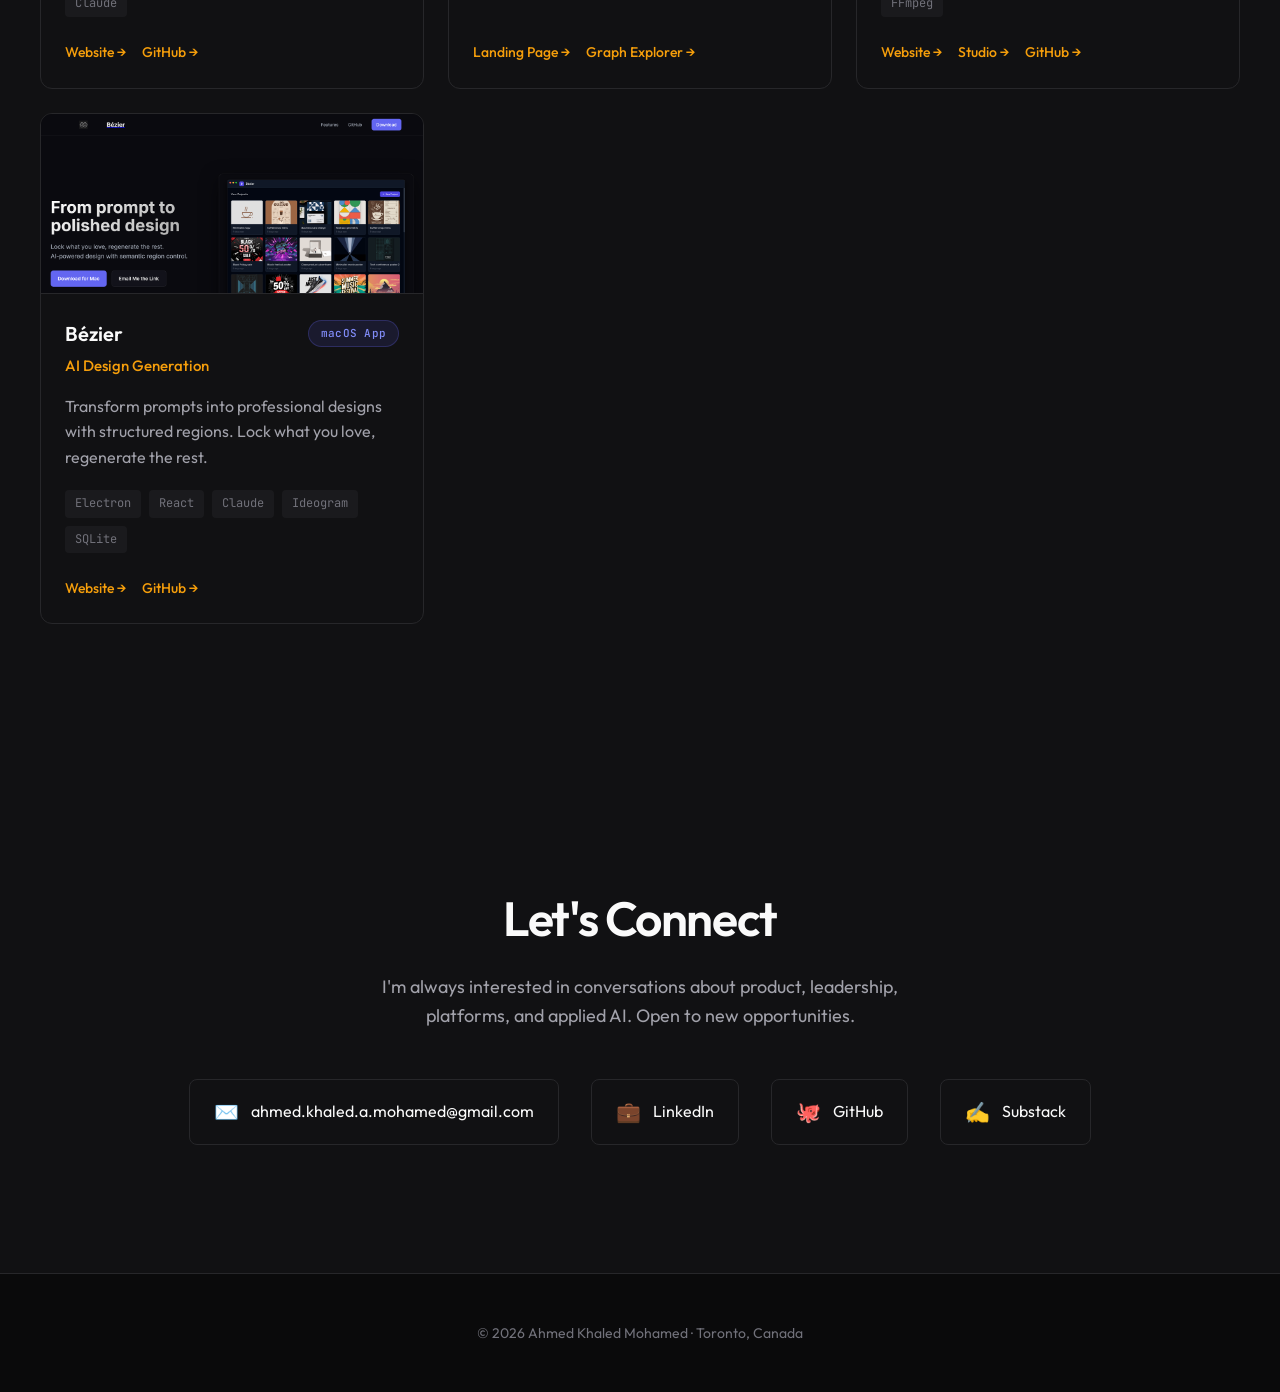
==== commit 1964a076: "Correct team headcount to 16 engineers (was 18) Ahmed's correction: DH UI Platforms peak was 16 tota" ====
--- a/index.html
+++ b/index.html
@@ -46,7 +46,7 @@
                 <p class="hero-label">Platform · Product · Engineering · AI</p>
                 <h1 class="hero-title">Ahmed Khaled<br>Mohamed</h1>
                 <p class="hero-subtitle">
-                    I've managed engineering organizations up to 18 engineers, owned product strategy for 700M+ users
+                    I've managed engineering organizations up to 16 engineers, owned product strategy for 700M+ users
                     at <span class="highlight">Spotify</span>, and I still build.
                     I built a Server-Driven UI platform from scratch at Delivery Hero — 0 to 100% homescreen coverage across 13 countries.
                     I build the dashboards, pipelines, and tools my teams use to make decisions.
@@ -82,13 +82,13 @@
                         </p>
                         <p>
                             At Delivery Hero, I grew from senior engineer to domain lead, 
-                            managing 18 engineers across 3 squads. At Spotify, I led platform teams 
+                            managing 16 engineers across 3 squads. At Spotify, I led platform teams 
                             building mobile content architecture and design systems before transitioning 
                             to lead messaging infrastructure for 700M+ users.
                         </p>
                         <p>
                             My background includes 6+ years as an Engineering Manager, managing
-                            engineering organizations of various sizes (up to 18 engineers, 3 squads).
+                            engineering organizations of various sizes (up to 16 engineers, 3 squads).
                             That experience shapes how I operate: I drive architecture-level decisions,
                             build platforms as extensible systems, and balance scalability, velocity,
                             and user experience through clear tradeoffs.
@@ -186,7 +186,7 @@
                     <div class="skill-category">
                         <h4>Engineering Leadership</h4>
                         <p>
-                            Team building (up to 18 engineers, 3 squads) · Mentoring
+                            Team building (up to 16 engineers, 3 squads) · Mentoring
                             EMs to promotion · Career frameworks · Cross-geography
                             management · Incident response · Hiring & retention
                         </p>
@@ -287,13 +287,13 @@
                                 <span class="timeline-date">2021 – 2022</span>
                             </div>
                             <p>
-                                Built Server-Driven UI platform from scratch: 3 squads, 18 engineers
+                                Built Server-Driven UI platform from scratch: 3 squads, 16 engineers
                                 across Berlin and Asia. Grew homescreen coverage from 0% to 100%
                                 across 13 countries. Grew a senior engineer into an EM role;
                                 mentored 2 senior engineers to staff level.
                             </p>
                             <div class="timeline-tags">
-                                <span>18 Engineers</span>
+                                <span>16 Engineers</span>
                                 <span>Platform Strategy</span>
                                 <span>13 Countries</span>
                             </div>
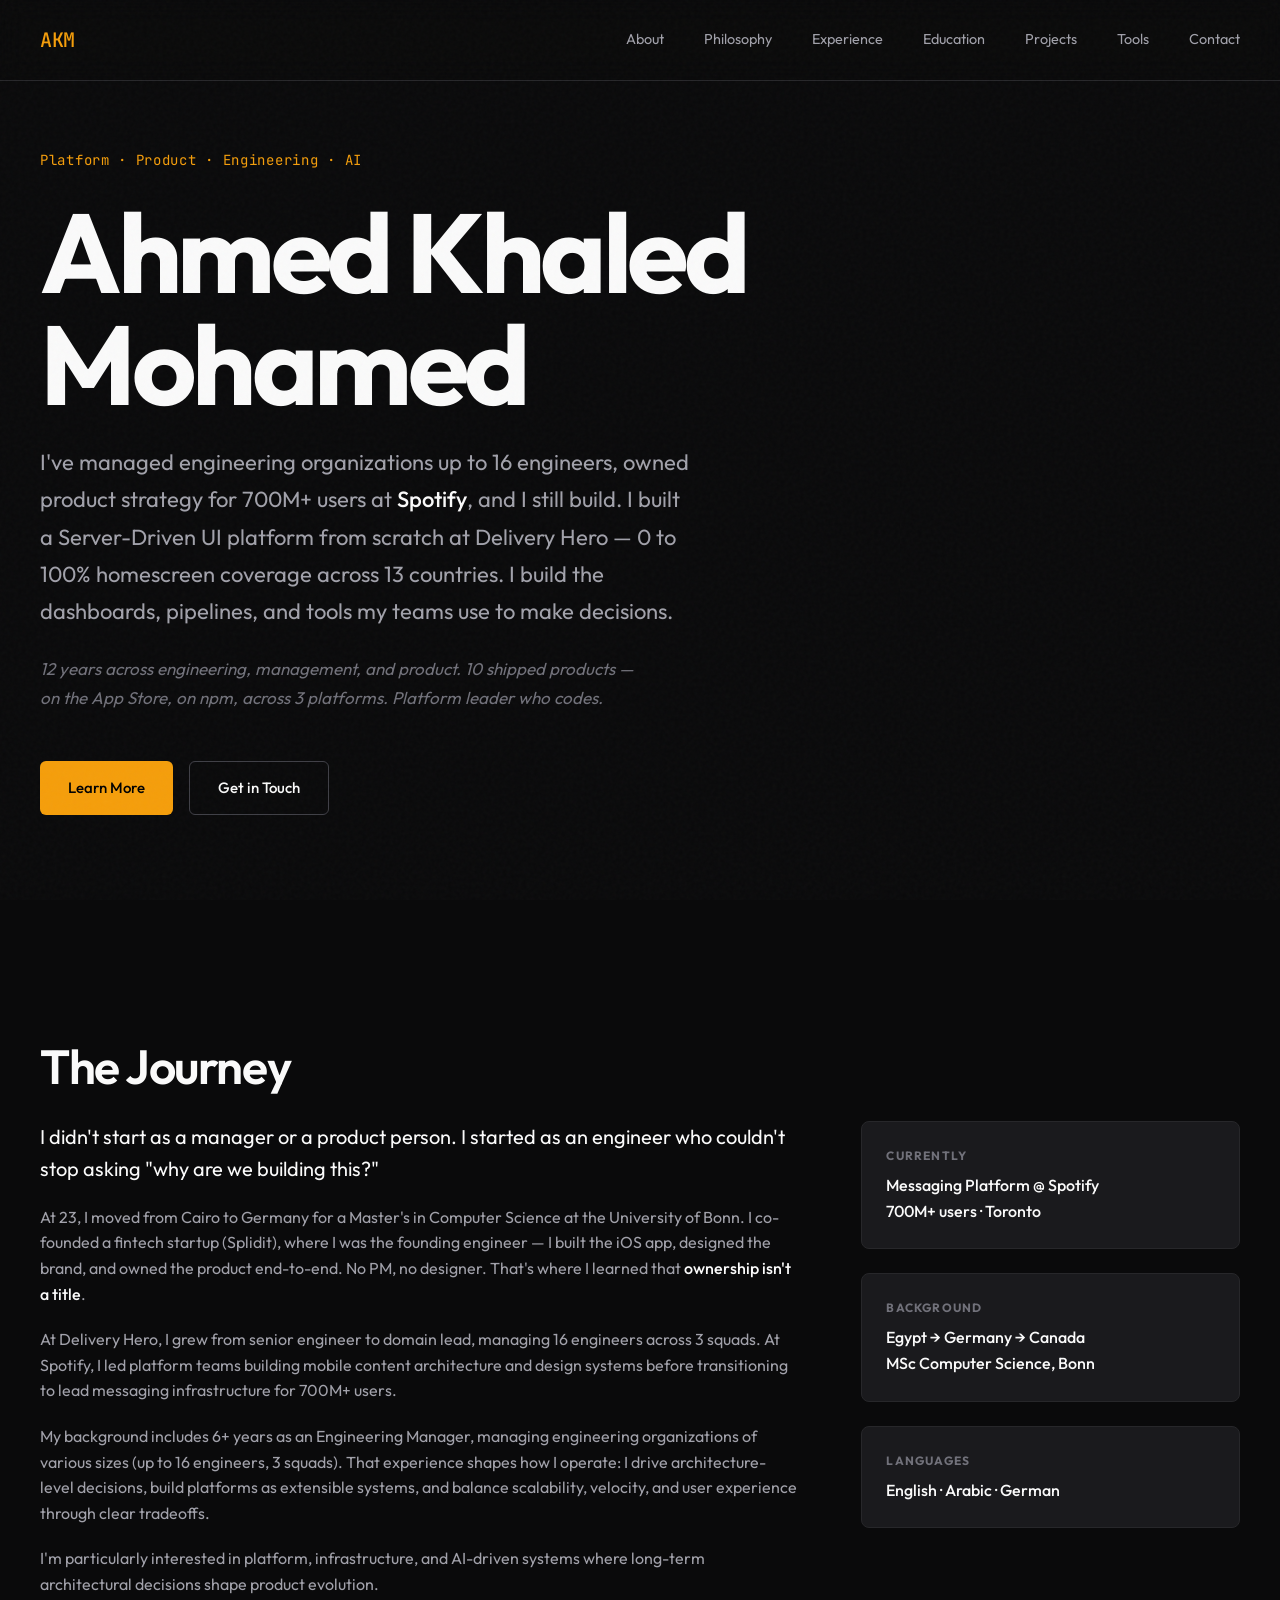
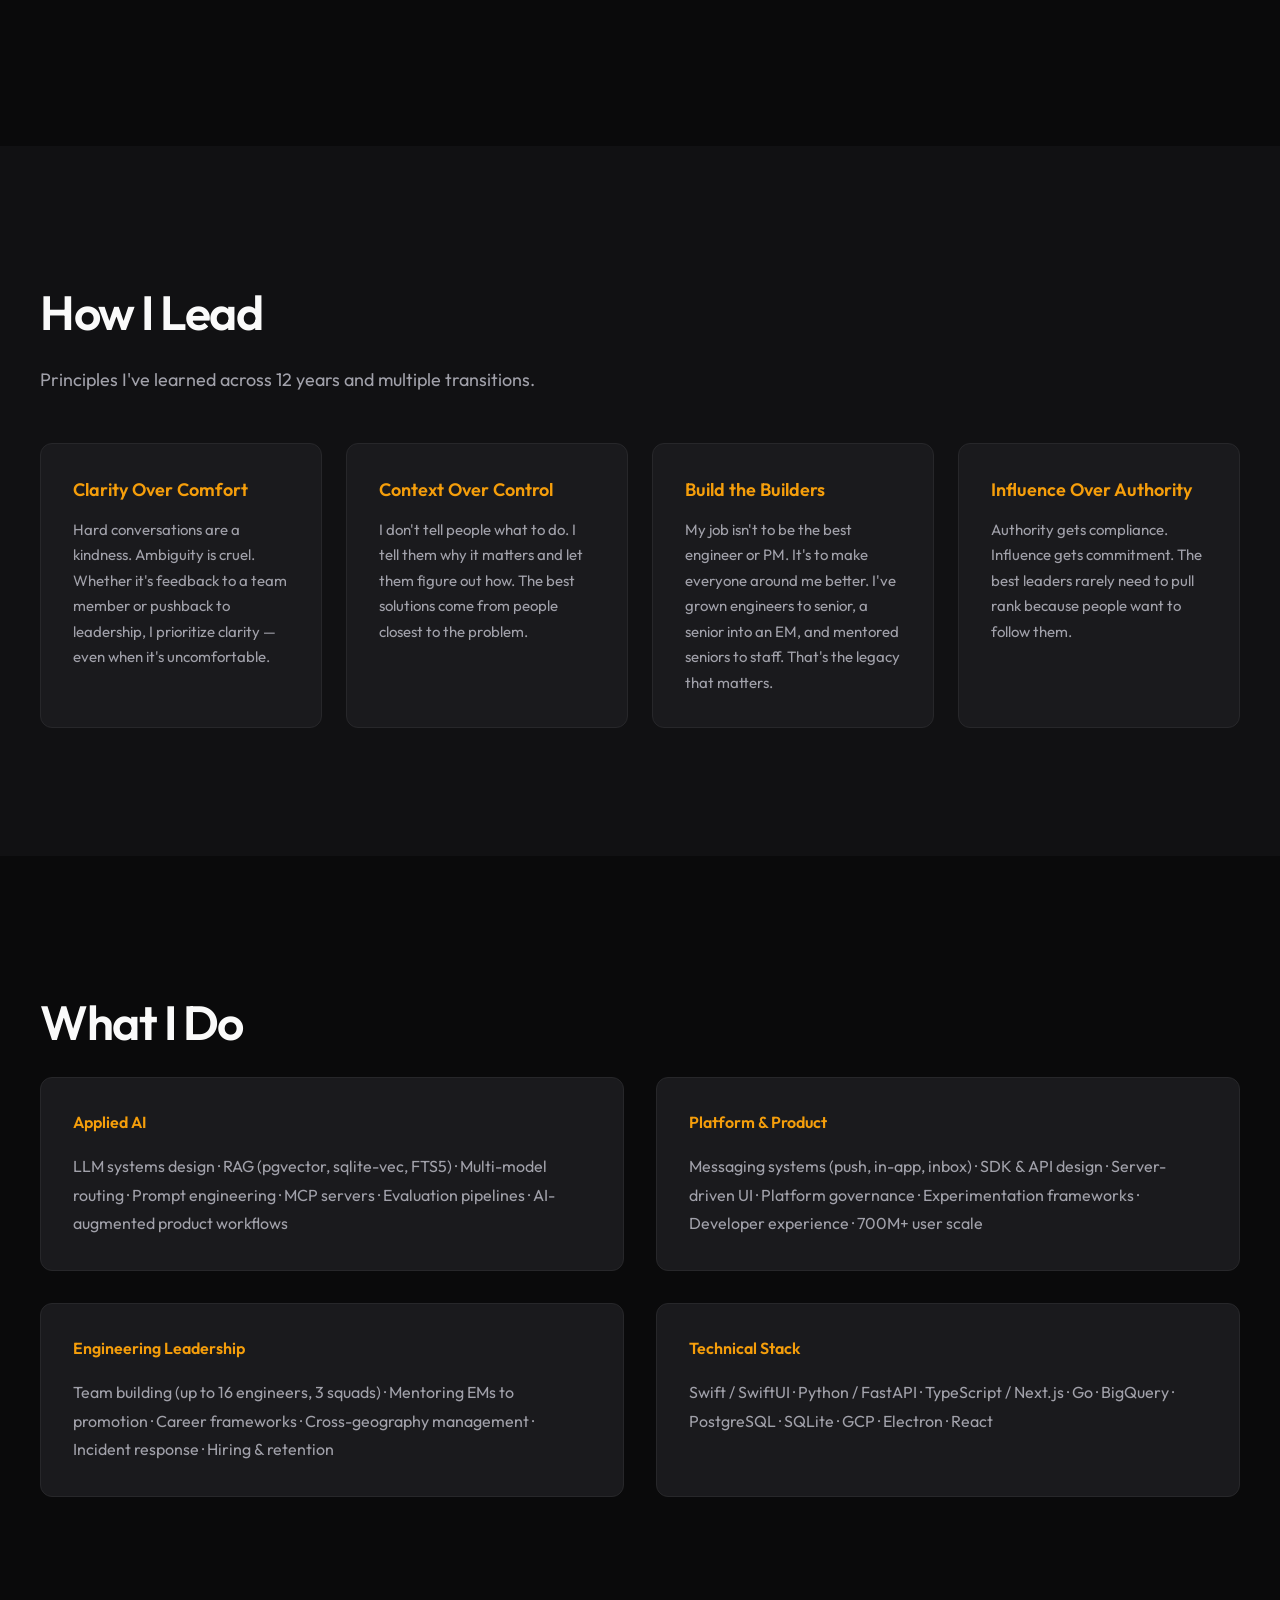
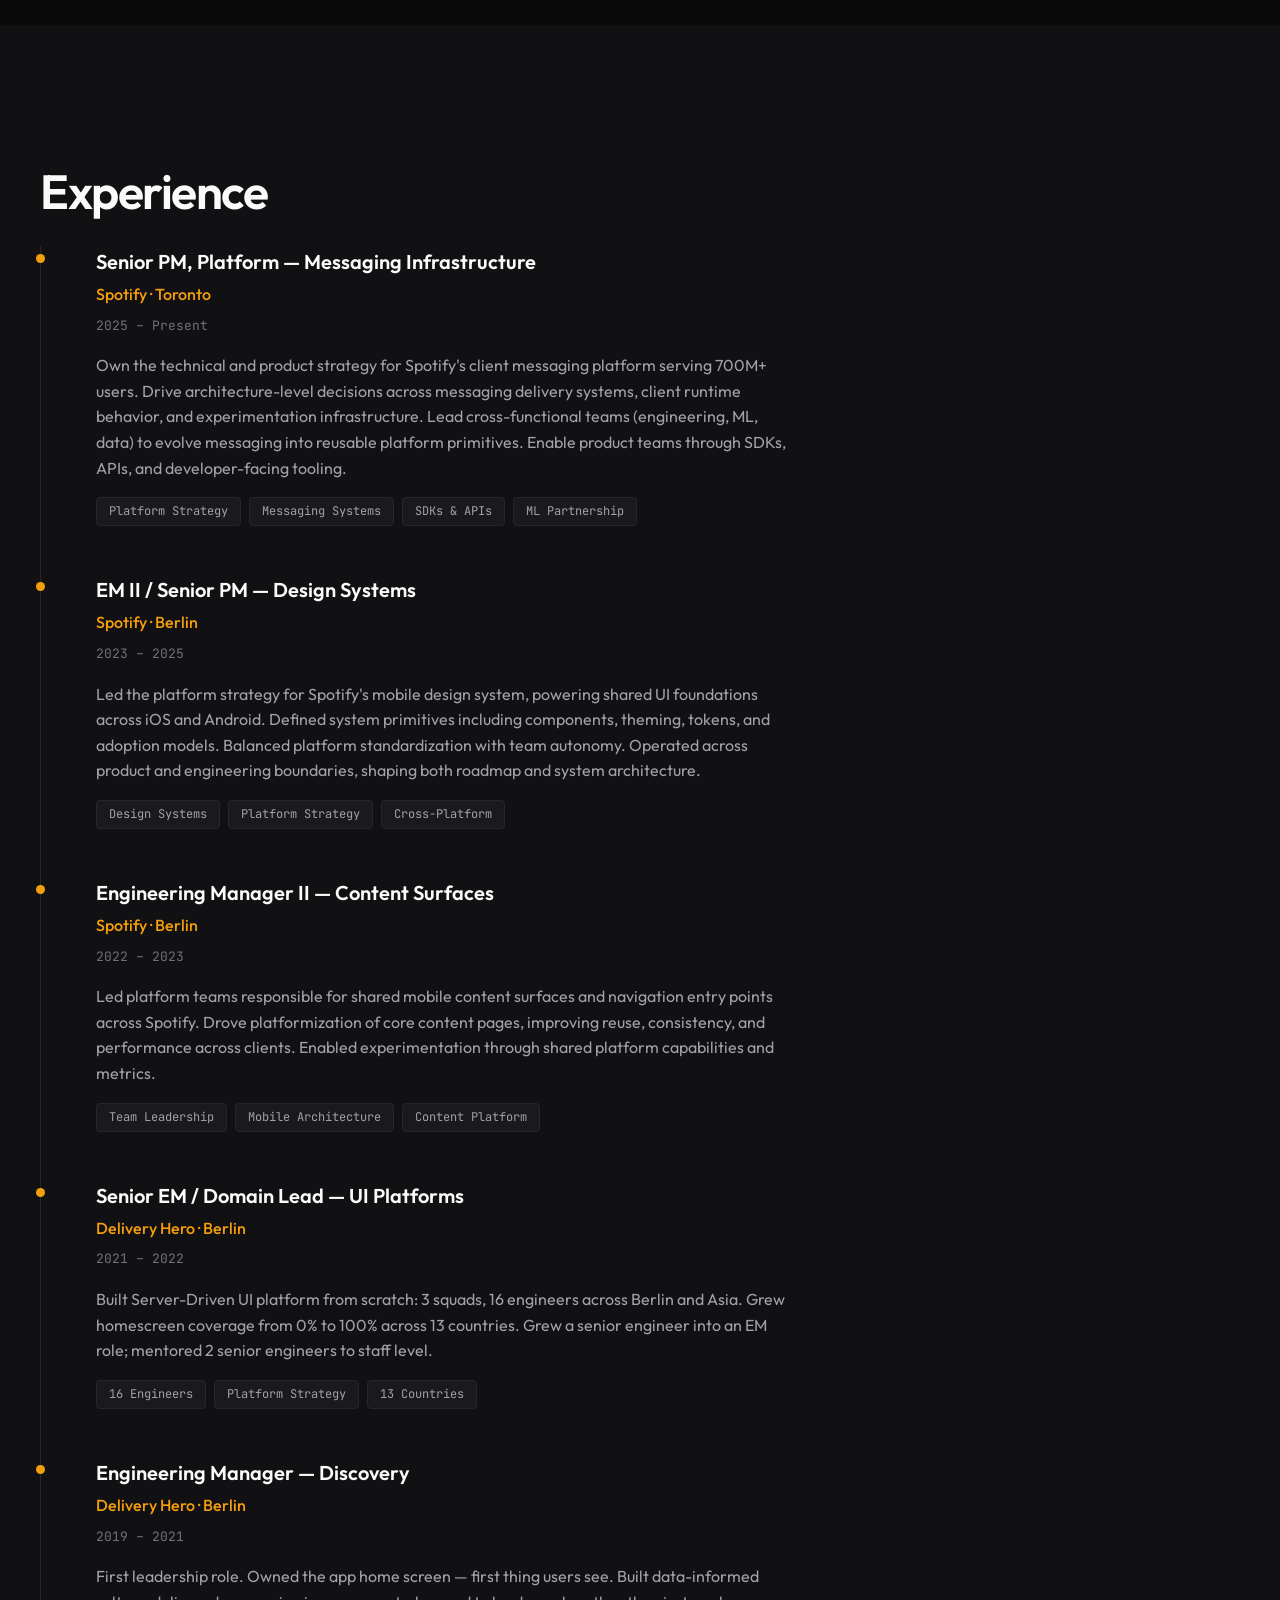
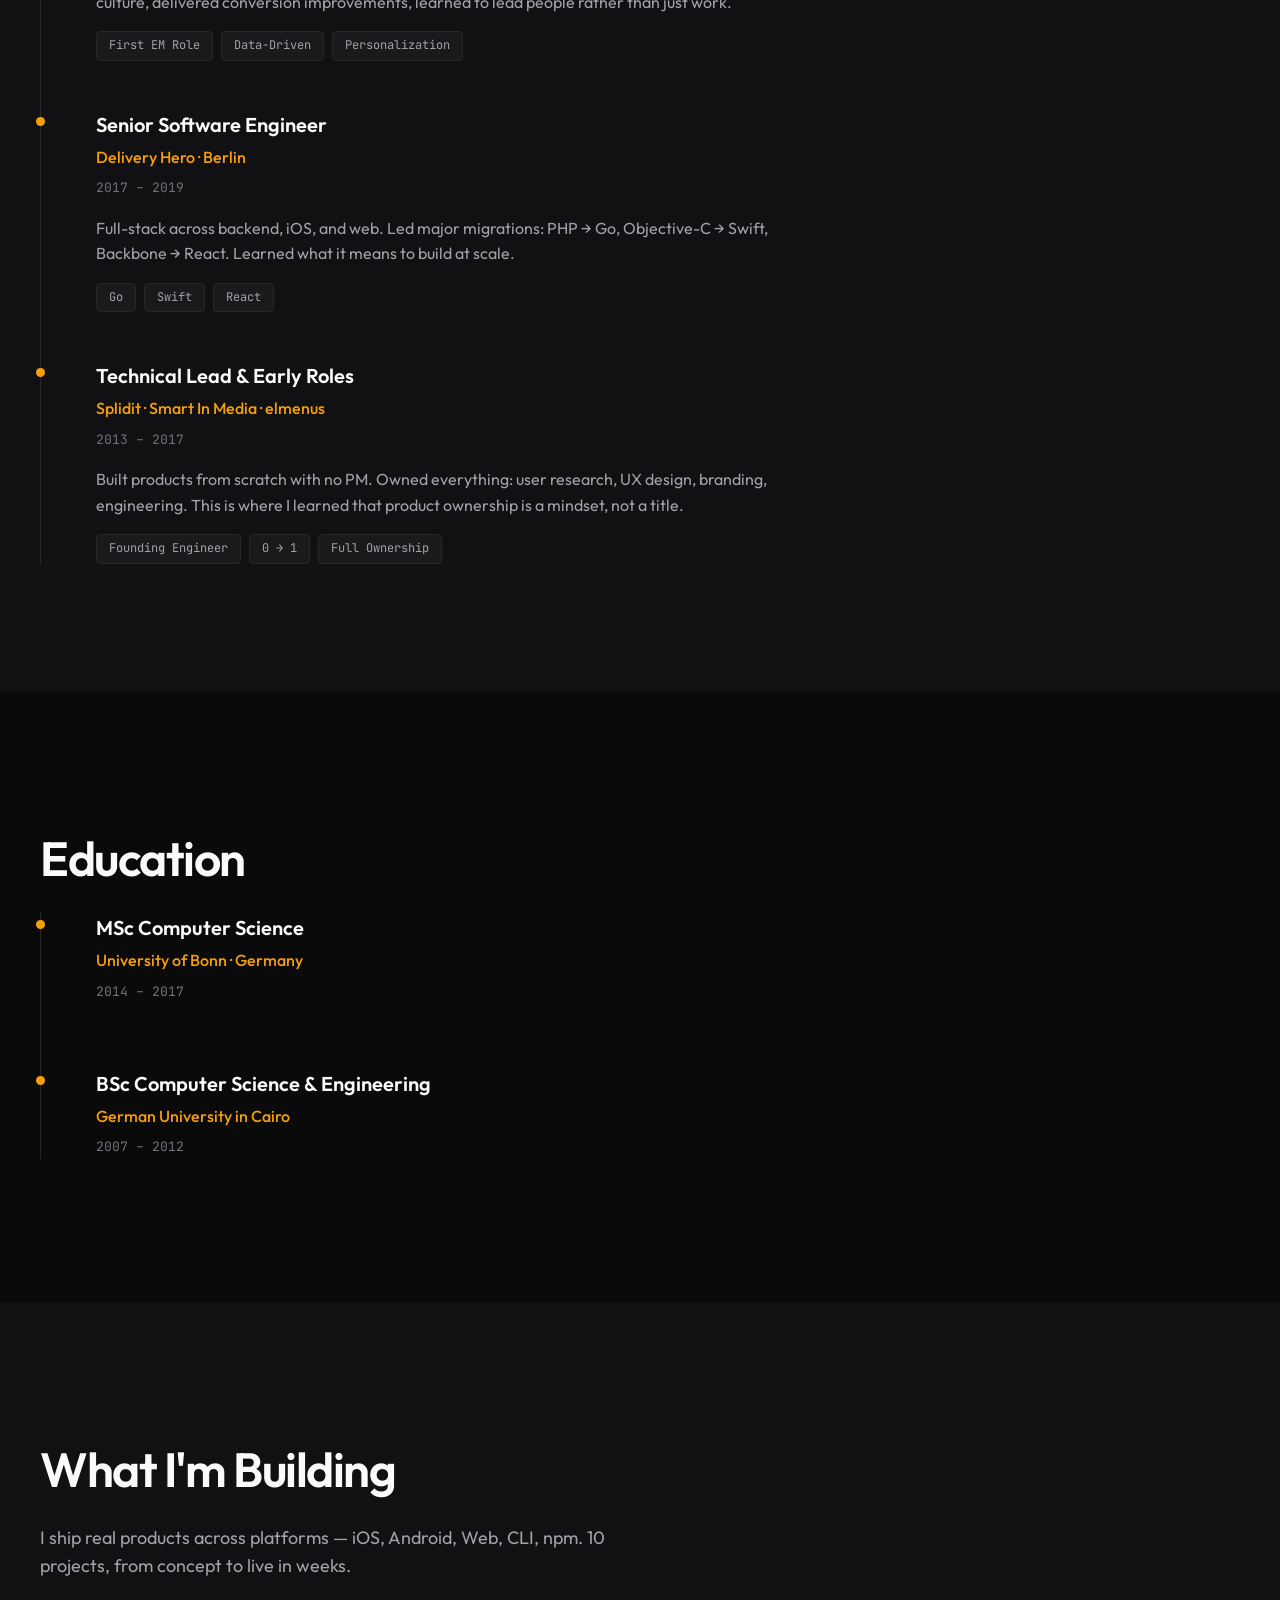
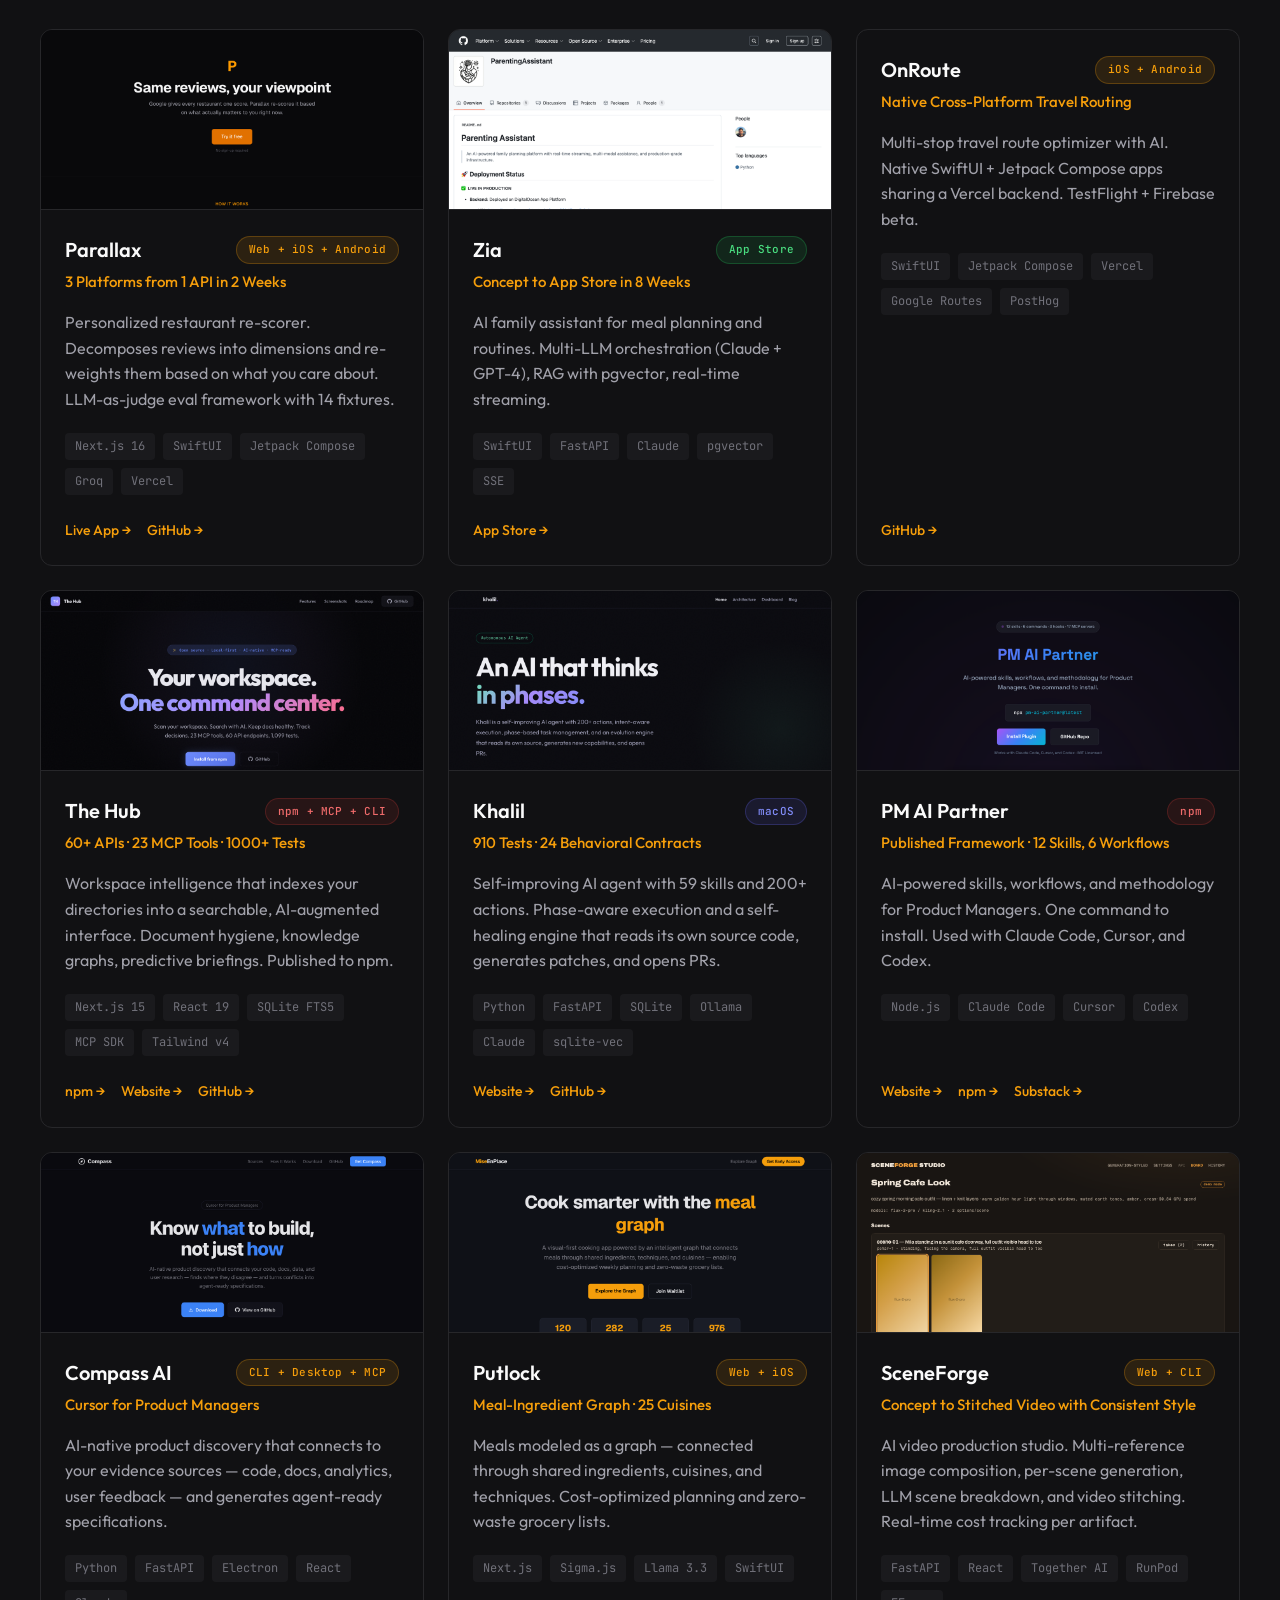
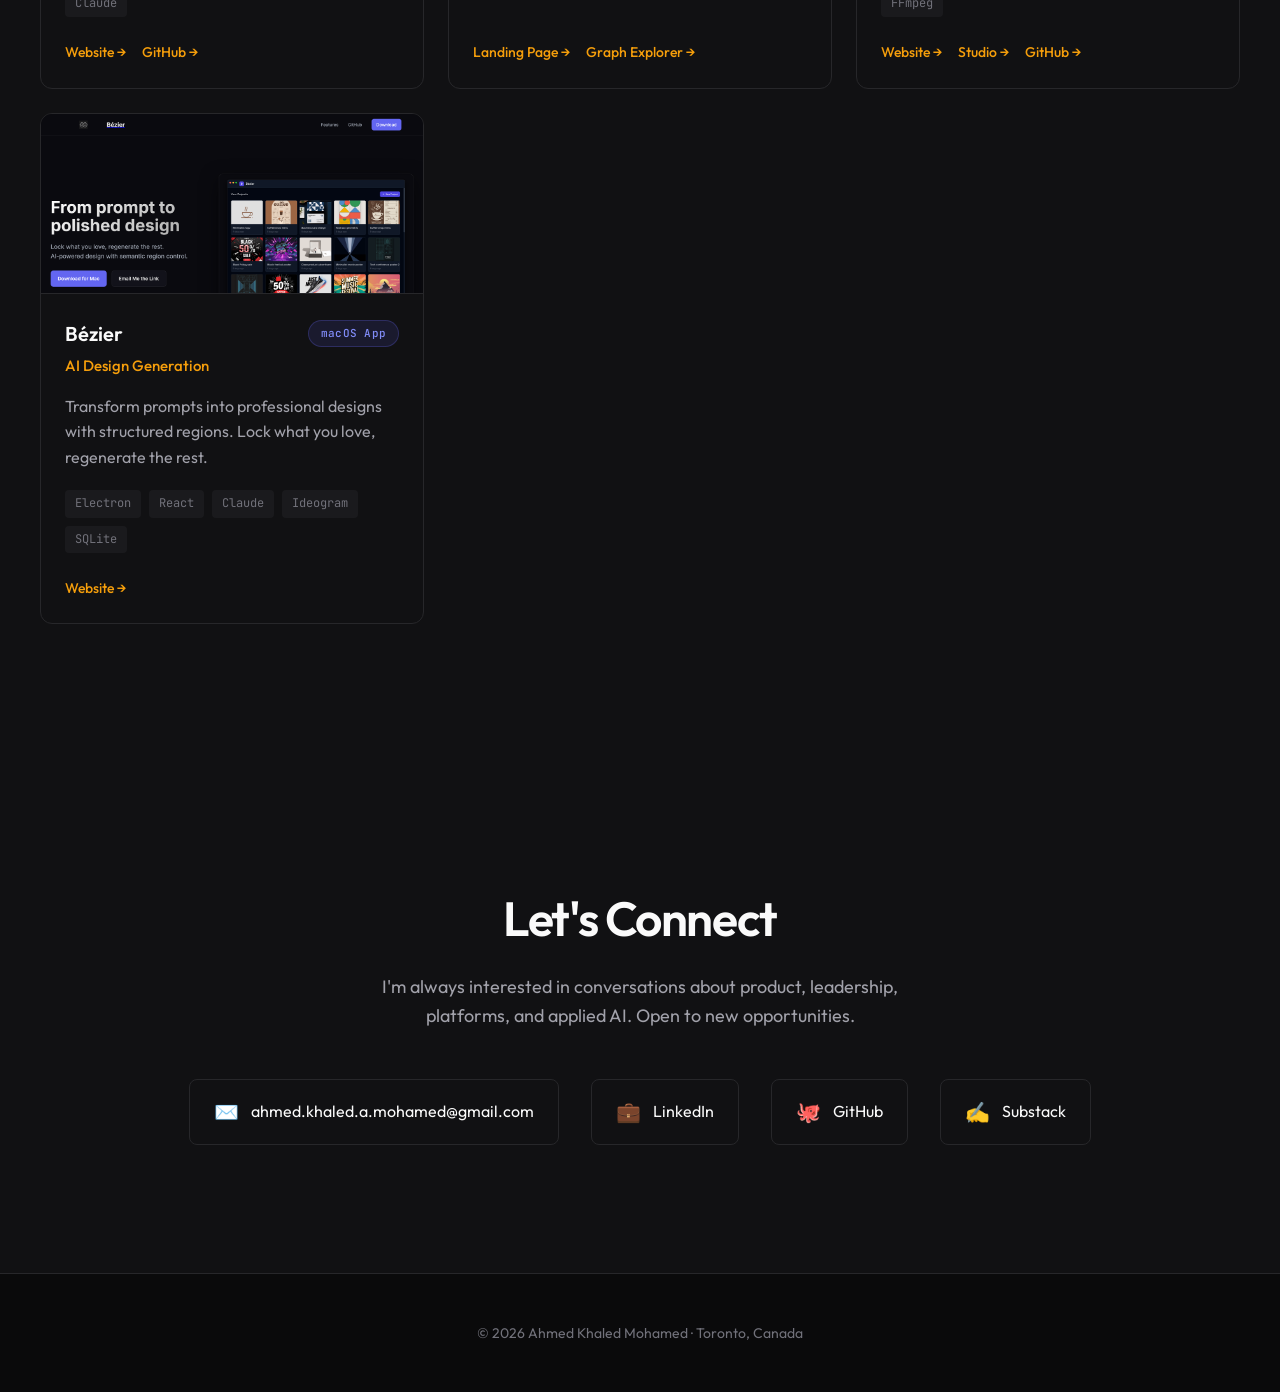
==== commit 21980a13: "fix: update portfolio links after organization retirement" ====
--- a/index.html
+++ b/index.html
@@ -453,7 +453,6 @@
                             </div>
                             <div class="project-links">
                                 <a href="https://apps.apple.com/us/app/zia-family-assistant/id6754940890" class="project-link" target="_blank">App Store →</a>
-                                <a href="https://github.com/ParentingAssistant" class="project-link" target="_blank">GitHub →</a>
                             </div>
                         </div>
                     </div>
@@ -585,8 +584,8 @@
                                 <span>Claude</span>
                             </div>
                             <div class="project-links">
-                                <a href="https://compass-ai-app.github.io/compass-AI/" class="project-link" target="_blank">Website →</a>
-                                <a href="https://github.com/Compass-AI-App/compass-AI" class="project-link" target="_blank">GitHub →</a>
+                                <a href="https://ahmedkhaledmohamed.github.io/compass-AI/" class="project-link" target="_blank">Website →</a>
+                                <a href="https://github.com/ahmedkhaledmohamed/compass-AI" class="project-link" target="_blank">GitHub →</a>
                             </div>
                         </div>
                     </div>
@@ -665,8 +664,7 @@
                                 <span>SQLite</span>
                             </div>
                             <div class="project-links">
-                                <a href="https://bezierai.github.io/bezierai.github.io/" class="project-link" target="_blank">Website →</a>
-                                <a href="https://github.com/BezierAI" class="project-link" target="_blank">GitHub →</a>
+                                <a href="https://bezierai.github.io/" class="project-link" target="_blank">Website →</a>
                             </div>
                         </div>
                     </div>
